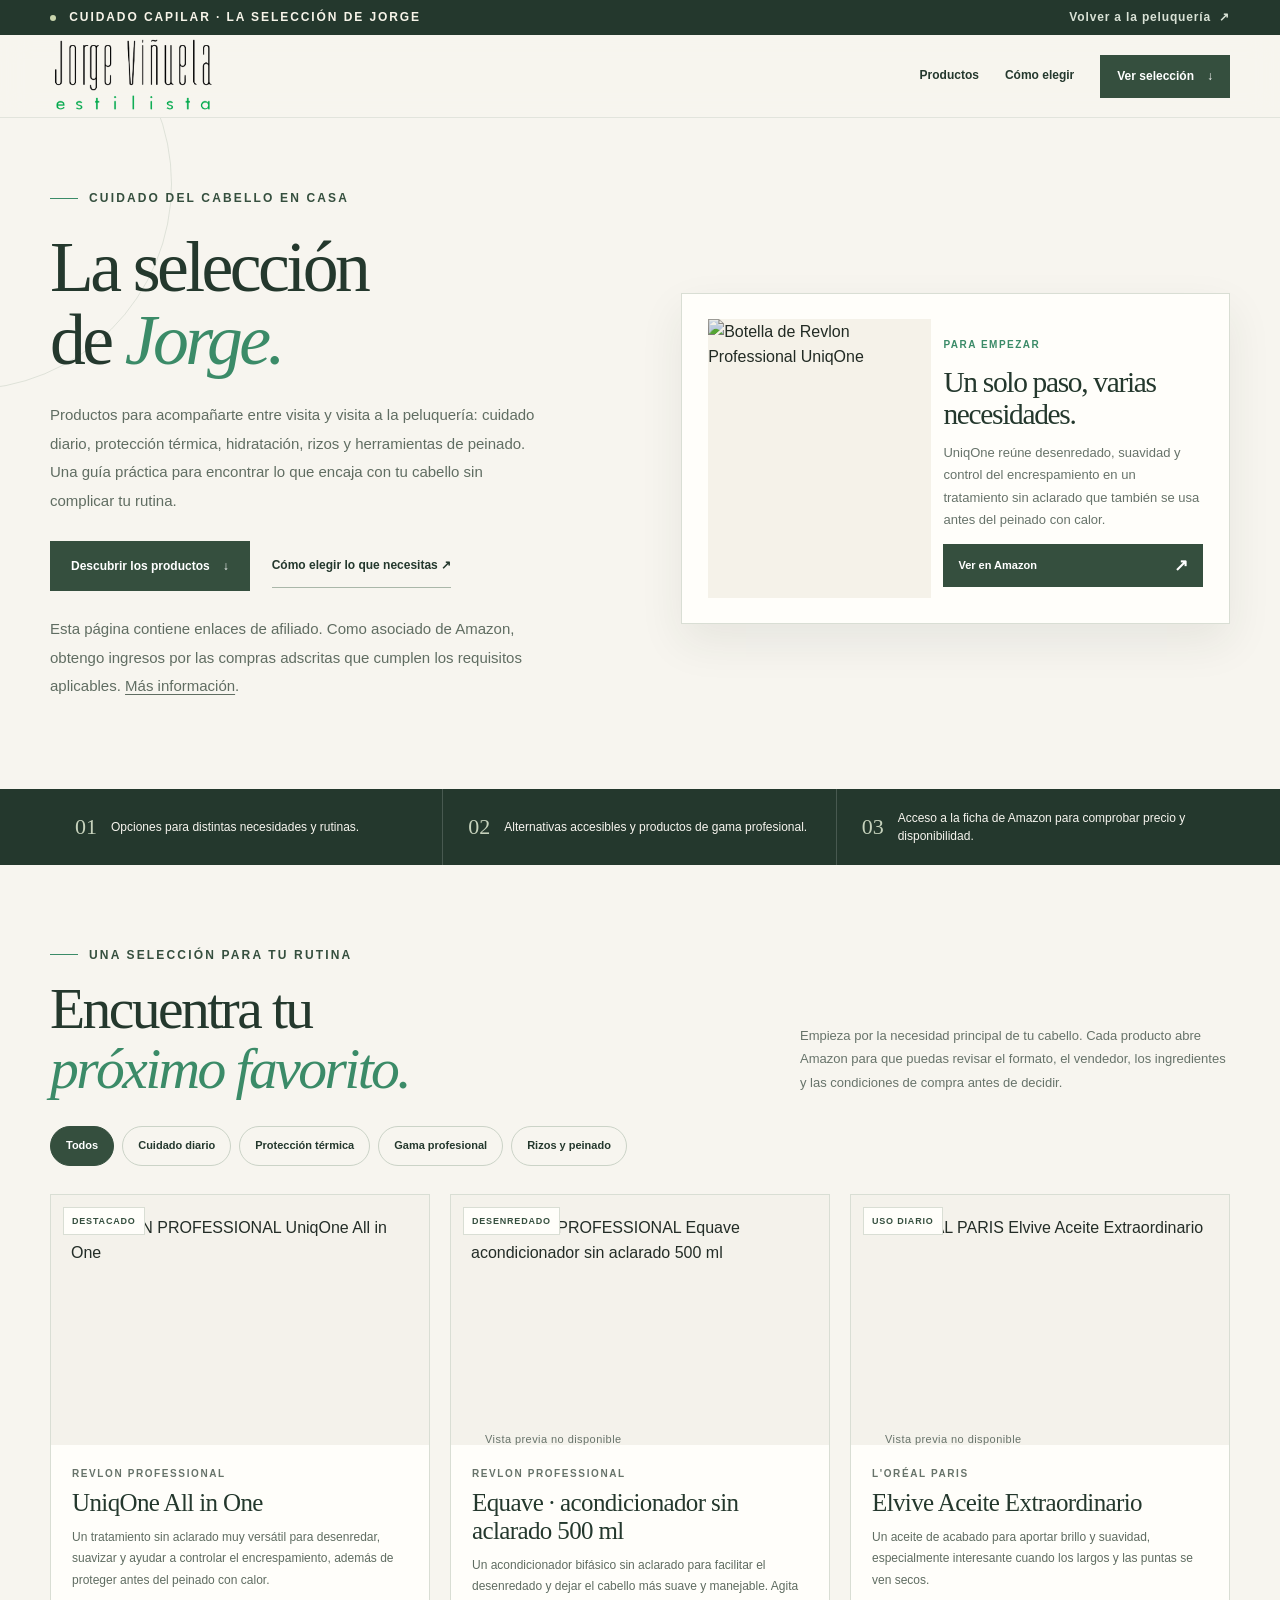
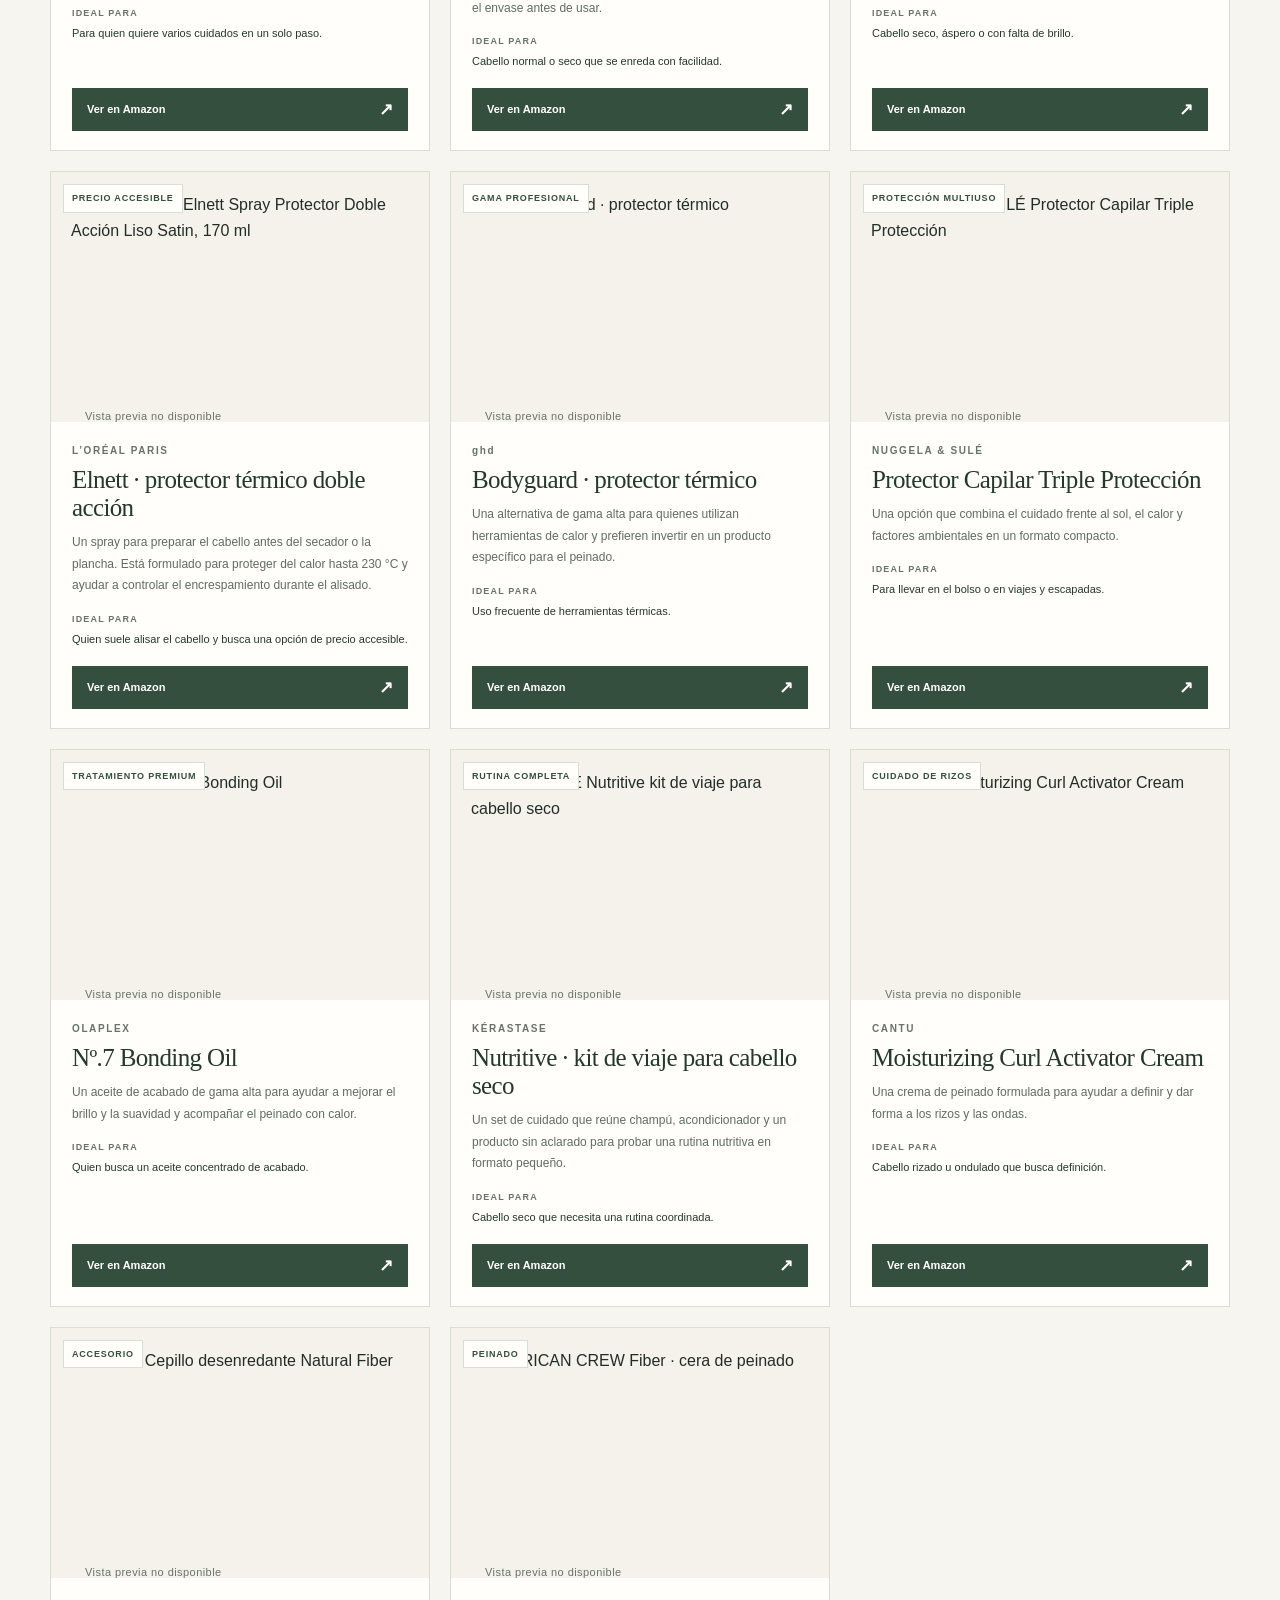
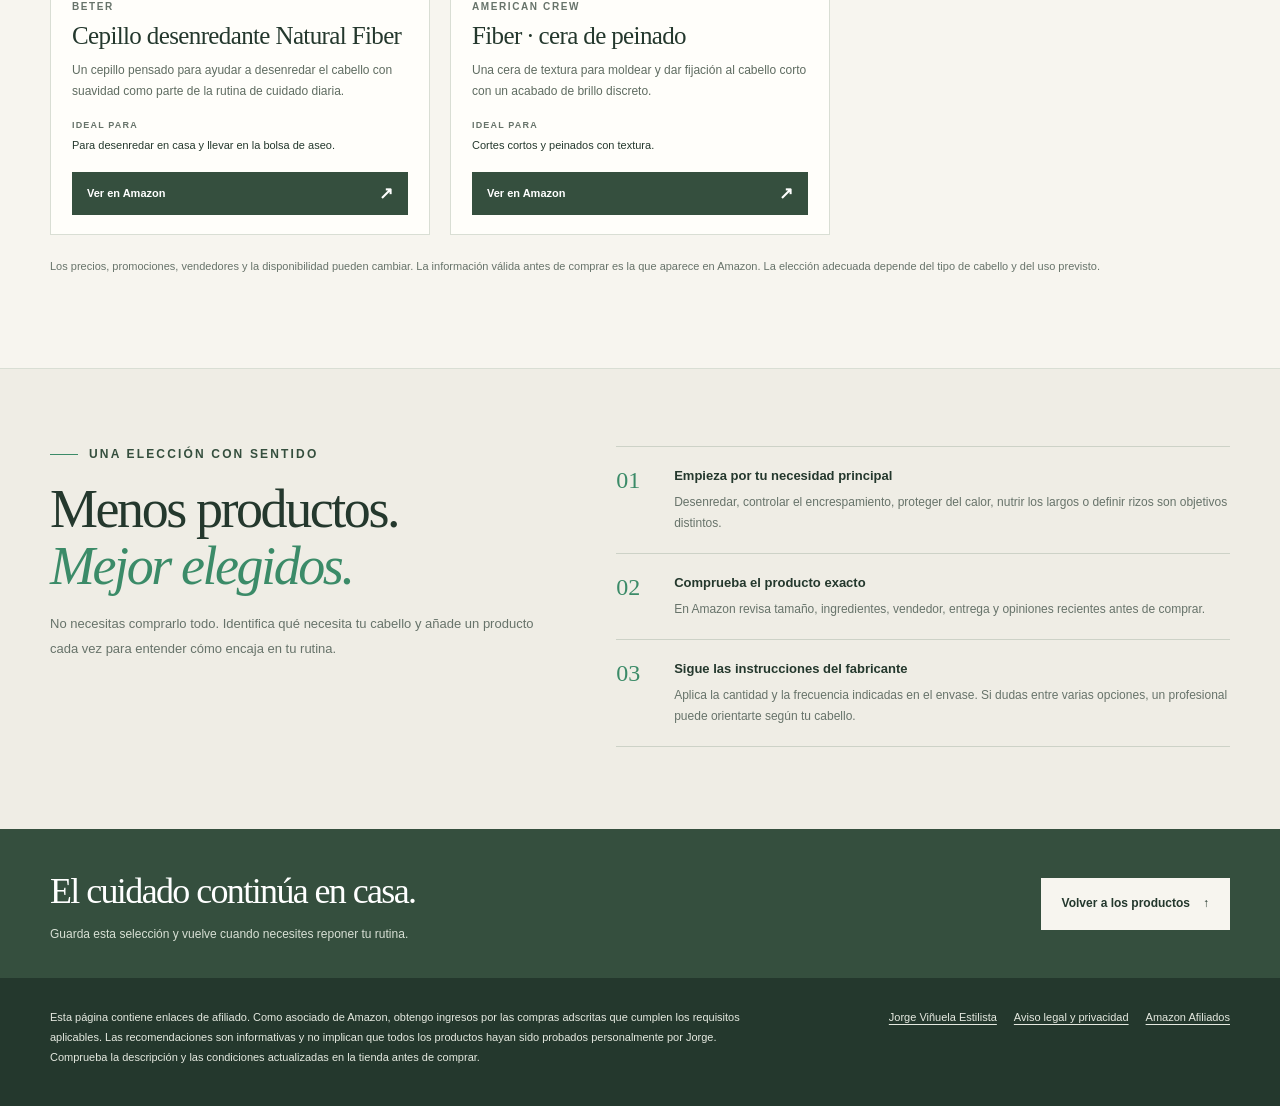
==== la-seleccion-de-jorge/index.html @ 03a7efee "Repara imágenes de Elvive y Cantu en la selección" ====
<!doctype html>
<html lang="es">
<head>
  <meta charset="utf-8">
  <meta name="viewport" content="width=device-width, initial-scale=1">
  <meta name="theme-color" content="#f7f5ef">
  <meta name="robots" content="index, follow, max-image-preview:large">
  <title>La selección de Jorge | Productos para cuidar el cabello</title>
  <meta name="description" content="Descubre una selección de productos para cuidar tu cabello en casa: protectores térmicos, aceites, desenredantes, cuidado de rizos y opciones profesionales.">
  <link rel="canonical" href="https://www.jorgevinuelaestilista.es/la-seleccion-de-jorge/">
  <link rel="icon" type="image/svg+xml" href="/assets/favicon.svg?v=7">
  <meta property="og:type" content="website">
  <meta property="og:locale" content="es_ES">
  <meta property="og:title" content="La selección de Jorge | Cuidado capilar">
  <meta property="og:description" content="Una selección de productos capilares para distintas necesidades, desde el cuidado diario hasta el peinado profesional.">
  <meta property="og:url" content="https://www.jorgevinuelaestilista.es/la-seleccion-de-jorge/">
  <meta property="og:image" content="https://www.jorgevinuelaestilista.es/assets/salon-interior.webp">
  <link rel="stylesheet" href="/styles.css">
  <style>
    .affiliate-note { background:var(--paper-deep); border-bottom:1px solid var(--line); color:var(--muted); font-size:11px; letter-spacing:.025em; }
    .affiliate-note .container { padding:9px 0; }
    .pick-header .nav-wrap { min-height:82px; }
    .pick-header .brand { width:164px; }
    .pick-nav { display:flex; align-items:center; gap:26px; font-size:12px; font-weight:700; color:var(--green-dark); }
    .pick-nav a:not(.button):hover { color:var(--leaf); }
    .pick-nav .button { min-height:43px; padding:12px 16px; }
    .pick-hero { position:relative; padding:72px 0 62px; overflow:hidden; background:var(--paper); }
    .pick-hero::before { content:""; position:absolute; border:1px solid rgba(76,104,80,.14); width:410px; height:410px; border-radius:50%; left:-240px; top:-140px; }
    .pick-hero-grid { display:grid; grid-template-columns:1.02fr .98fr; gap:60px; align-items:center; position:relative; }
    .pick-hero-copy h1 { font:400 clamp(48px,5.6vw,76px)/1.02 var(--serif); letter-spacing:-.05em; color:var(--green-dark); margin:24px 0 24px; }
    .pick-hero-copy h1 em { color:var(--leaf); font-weight:400; }
    .pick-hero-copy > p { max-width:500px; font-size:15px; line-height:1.9; color:#606d62; margin-bottom:26px; }
    .pick-hero-actions { display:flex; align-items:center; flex-wrap:wrap; gap:14px 22px; }
    .pick-hero-actions .button { min-height:50px; }
    .pick-secondary { display:inline-flex; align-items:center; gap:8px; color:var(--green-dark); border-bottom:1px solid #aab7a9; font-size:12px; font-weight:700; padding:12px 0; }
    .pick-disclosure { margin-top:24px; max-width:480px; color:var(--muted); font-size:11px; line-height:1.65; }
    .pick-disclosure a { text-decoration:underline; text-underline-offset:3px; }
    .pick-feature { display:grid; grid-template-columns:.86fr 1fr; align-items:center; gap:12px; position:relative; padding:25px 26px; background:var(--white); border:1px solid var(--line); box-shadow:0 18px 42px rgba(35,48,38,.08); }
    .pick-feature-image { background:#f5f2e9; aspect-ratio:4/5; display:grid; place-items:center; overflow:hidden; }
    .pick-feature-image img { height:100%; width:100%; object-fit:contain; mix-blend-mode:multiply; }
    .pick-feature-label { color:var(--leaf); font-size:10px; font-weight:800; letter-spacing:.15em; }
    .pick-feature h2 { color:var(--green-dark); font-size:clamp(23px,2.3vw,33px); line-height:1.07; margin:12px 0; }
    .pick-feature p { color:var(--muted); font-size:13px; line-height:1.7; }
    .pick-feature .pick-link { margin-top:4px; }
    .pick-benefits { background:var(--green-dark); color:#f7f5ef; }
    .pick-benefit-grid { display:grid; grid-template-columns:repeat(3,1fr); gap:0; }
    .pick-benefit { display:flex; align-items:center; gap:14px; padding:20px 25px; border-right:1px solid rgba(255,255,255,.17); font-size:12px; line-height:1.5; }
    .pick-benefit:last-child { border-right:0; }
    .pick-benefit-number { font:400 22px/1 var(--serif); color:#c6d2bc; }
    .pick-products { padding:82px 0 92px; }
    .pick-section-head { display:flex; justify-content:space-between; gap:30px; align-items:end; margin-bottom:25px; }
    .pick-section-head h2 { color:var(--green-dark); font-size:clamp(38px,4.5vw,58px); line-height:1.03; margin:16px 0 0; }
    .pick-section-head > p { max-width:430px; color:var(--muted); font-size:13px; line-height:1.8; margin:0 0 4px; }
    .pick-filters { display:flex; align-items:center; flex-wrap:wrap; gap:8px; margin:28px 0 28px; }
    .pick-filter { appearance:none; border:1px solid #cbd3c7; color:var(--green-dark); background:transparent; padding:10px 15px; border-radius:99px; font-size:11px; font-weight:800; cursor:pointer; }
    .pick-filter:hover,.pick-filter[aria-pressed="true"] { background:var(--green); color:#fff; border-color:var(--green); }
    .pick-grid { display:grid; grid-template-columns:repeat(3,minmax(0,1fr)); gap:20px; }
    .pick-card { display:flex; flex-direction:column; min-width:0; background:var(--white); border:1px solid var(--line); transition:transform .2s ease,box-shadow .2s ease; }
    .pick-card:hover { transform:translateY(-3px); box-shadow:0 14px 34px rgba(35,48,38,.08); }
    .pick-card[hidden] { display:none !important; }
    .pick-image { display:block; position:relative; background:#f4f2eb; height:250px; padding:20px; overflow:hidden; }
    .pick-image.image-unavailable::after,.pick-feature-image.image-unavailable::after { content:"Vista previa no disponible"; color:var(--muted); font-size:11px; letter-spacing:.04em; text-align:center; padding:14px; }
    .pick-image img { width:100%; height:100%; object-fit:contain; transition:transform .25s ease; }
    .pick-card:hover .pick-image img { transform:scale(1.035); }
    .pick-badge { position:absolute; left:12px; top:12px; z-index:1; max-width:calc(100% - 24px); background:var(--white); color:var(--green); border:1px solid var(--line); padding:6px 8px; font-size:9px; font-weight:800; letter-spacing:.09em; }
    .pick-copy { display:flex; flex-direction:column; flex:1; padding:21px 21px 19px; }
    .pick-brand { margin:0 0 7px; font-size:10px; color:var(--muted); letter-spacing:.16em; font-weight:800; }
    .pick-copy h3 { margin:0 0 10px; font:400 25px/1.12 var(--serif); letter-spacing:-.025em; color:var(--green-dark); }
    .pick-description { color:#5f6c61; font-size:12px; line-height:1.8; margin:0 0 16px; }
    .pick-for { display:flex; flex-direction:column; gap:4px; color:var(--green-dark); font-size:11px; line-height:1.55; margin:0 0 18px; }
    .pick-for span { color:var(--muted); font-size:9px; font-weight:800; letter-spacing:.13em; }
    .pick-link { display:flex; align-items:center; justify-content:space-between; gap:12px; width:100%; margin-top:auto; background:var(--green); color:#fff; padding:13px 15px; font-size:11px; line-height:1.4; font-weight:800; transition:background .2s,transform .2s; }
    .pick-link:hover { background:var(--green-dark); transform:translateY(-1px); }
    .pick-link span { font-size:17px; line-height:1; }
    .pick-refresh-note { color:var(--muted); margin:22px 0 0; font-size:11px; line-height:1.75; }
    .pick-how { padding:77px 0 82px; background:var(--paper-deep); border-top:1px solid var(--line); }
    .pick-how-grid { display:grid; grid-template-columns:.9fr 1.1fr; gap:64px; align-items:start; }
    .pick-how h2 { font-size:clamp(38px,4.3vw,54px); line-height:1.05; color:var(--green-dark); margin:18px 0; }
    .pick-how-intro { color:var(--muted); font-size:13px; line-height:1.9; }
    .pick-steps { border-top:1px solid #cdd2c7; }
    .pick-step { display:grid; grid-template-columns:42px 1fr; gap:16px; padding:19px 0; border-bottom:1px solid #cdd2c7; }
    .pick-step-number { font:400 24px/1.2 var(--serif); color:var(--leaf); }
    .pick-step h3 { font-size:13px; margin:0 0 5px; color:var(--green-dark); }
    .pick-step p { font-size:12px; line-height:1.75; color:var(--muted); margin:0; }
    .pick-bottom-cta { background:var(--green); color:#fff; padding:34px 0; }
    .pick-bottom-inner { display:flex; align-items:center; justify-content:space-between; gap:22px; }
    .pick-bottom-inner p { margin:5px 0 0; color:#d8e0d5; font-size:12px; }
    .pick-bottom-inner h2 { margin:0; color:#fff; font-size:clamp(25px,3vw,36px); }
    .pick-bottom-inner .button { background:var(--paper); color:var(--green-dark); }
    .pick-footer { padding:30px 0 38px; background:var(--green-dark); color:#e5e9e0; font-size:11px; line-height:1.8; }
    .pick-footer-inner { display:flex; gap:30px; align-items:start; justify-content:space-between; }
    .pick-footer p { max-width:700px; margin:0; }
    .pick-footer-links { display:flex; flex-wrap:wrap; gap:17px; }
    .pick-footer a { text-decoration:underline; text-underline-offset:3px; }
    @media (max-width:950px) {
      .pick-hero-grid { grid-template-columns:1fr .9fr; gap:30px; }
      .pick-grid { grid-template-columns:repeat(2,minmax(0,1fr)); }
      .pick-feature { grid-template-columns:1fr; padding:18px; }
      .pick-feature-image { aspect-ratio:1.2; }
      .pick-feature-image img { max-height:180px; }
      .pick-feature-copy { padding:4px 3px 0; }
      .pick-benefit { padding:18px 15px; }
      .pick-how-grid { gap:35px; }
    }
    @media (max-width:680px) {
      .pick-header .nav-wrap { min-height:70px; }
      .pick-header .brand { width:136px; }
      .pick-nav { gap:12px; }
      .pick-nav a:not(.button) { display:none; }
      .pick-nav .button { min-height:39px; padding:10px 12px; font-size:10px; }
      .pick-hero { padding:48px 0 42px; }
      .pick-hero-grid { grid-template-columns:1fr; gap:30px; }
      .pick-hero-copy h1 { font-size:clamp(46px,13vw,64px); }
      .pick-feature { grid-template-columns:.8fr 1.2fr; gap:14px; padding:16px; }
      .pick-feature-image { aspect-ratio:3/4; }
      .pick-feature-image img { max-height:none; }
      .pick-feature h2 { font-size:24px; }
      .pick-benefit-grid { grid-template-columns:1fr; }
      .pick-benefit { border-right:0; border-bottom:1px solid rgba(255,255,255,.17); padding:13px 0; }
      .pick-benefit:last-child { border-bottom:0; }
      .pick-products { padding:58px 0 64px; }
      .pick-section-head { display:block; }
      .pick-section-head > p { margin-top:14px; }
      .pick-section-head h2 { font-size:42px; }
      .pick-grid { grid-template-columns:1fr 1fr; gap:12px; }
      .pick-image { height:180px; padding:13px; }
      .pick-badge { font-size:8px; left:7px; top:7px; padding:5px 6px; }
      .pick-copy { padding:15px 12px 13px; }
      .pick-brand { font-size:8px; letter-spacing:.11em; }
      .pick-copy h3 { font-size:20px; }
      .pick-description { font-size:11px; line-height:1.7; }
      .pick-for { font-size:10px; }
      .pick-link { padding:12px 10px; font-size:10px; }
      .pick-how { padding:57px 0 61px; }
      .pick-how-grid { grid-template-columns:1fr; gap:18px; }
      .pick-bottom-inner { align-items:flex-start; flex-direction:column; }
      .pick-footer-inner { flex-direction:column; }
    }
    @media (max-width:400px) {
      .container { width:calc(100% - 32px); }
      .pick-grid { grid-template-columns:1fr; }
      .pick-image { height:230px; }
      .pick-copy h3 { font-size:23px; }
      .pick-hero-actions { align-items:flex-start; flex-direction:column; gap:8px; }
    }
    @media (prefers-reduced-motion:reduce) {
      html { scroll-behavior:auto; }
      .pick-card,.pick-image img,.pick-link { transition:none; }
    }
  </style>
  <script type="application/ld+json">
  {
    "@context":"https://schema.org",
    "@type":"CollectionPage",
    "name":"La selección de Jorge",
    "url":"https://www.jorgevinuelaestilista.es/la-seleccion-de-jorge/",
    "description":"Selección editorial de productos para el cuidado del cabello, protección térmica y peinado."
  }
  </script>
</head>
<body id="top">
  <a class="skip-link" href="#contenido">Saltar al contenido</a>
  <div class="topline">
    <div class="container topline-inner">
      <span><span class="topline-dot"></span> CUIDADO CAPILAR · LA SELECCIÓN DE JORGE</span>
      <a href="/">Volver a la peluquería <span aria-hidden="true">↗</span></a>
    </div>
  </div>
  <header class="site-header pick-header">
    <div class="container nav-wrap">
      <a class="brand" href="/" aria-label="Jorge Viñuela Estilista, volver al inicio"><img src="/assets/logo.png" alt="Jorge Viñuela Estilista" width="252" height="120"></a>
      <nav class="pick-nav" aria-label="Navegación de la selección">
        <a href="#productos">Productos</a>
        <a href="#como-elegir">Cómo elegir</a>
        <a class="button button-primary" href="#productos">Ver selección <span aria-hidden="true">↓</span></a>
      </nav>
    </div>
  </header>
  <main id="contenido">
    <section class="pick-hero">
      <div class="container pick-hero-grid">
        <div class="pick-hero-copy">
          <div class="eyebrow"><span class="eyebrow-line"></span> CUIDADO DEL CABELLO EN CASA</div>
          <h1>La selección<br>de <em>Jorge.</em></h1>
          <p>Productos para acompañarte entre visita y visita a la peluquería: cuidado diario, protección térmica, hidratación, rizos y herramientas de peinado. Una guía práctica para encontrar lo que encaja con tu cabello sin complicar tu rutina.</p>
          <div class="pick-hero-actions">
            <a class="button button-primary" href="#productos">Descubrir los productos <span aria-hidden="true">↓</span></a>
            <a class="pick-secondary" href="#como-elegir">Cómo elegir lo que necesitas ↗</a>
          </div>
          <p class="pick-disclosure">Esta página contiene enlaces de afiliado. Como asociado de Amazon, obtengo ingresos por las compras adscritas que cumplen los requisitos aplicables. <a href="https://afiliados.amazon.es/" target="_blank" rel="noopener noreferrer">Más información</a>.</p>
        </div>
        <aside class="pick-feature" aria-label="Producto destacado">
          <a class="pick-feature-image" href="https://www.amazon.es/dp/B00M9B66BU?linkCode=ll2&amp;tag=astro210a-21&amp;linkId=2800b8c8e76e2980564697763d34a007" target="_blank" rel="sponsored nofollow noopener noreferrer" aria-label="Ver Revlon Professional UniqOne en Amazon">
            <img src="https://www.dennis-williams.co.uk/cdn/shop/files/8527_grande.jpg?v=1752836074" alt="Botella de Revlon Professional UniqOne" fetchpriority="high" referrerpolicy="no-referrer">
          </a>
          <div class="pick-feature-copy">
            <span class="pick-feature-label">PARA EMPEZAR</span>
            <h2>Un solo paso, varias necesidades.</h2>
            <p>UniqOne reúne desenredado, suavidad y control del encrespamiento en un tratamiento sin aclarado que también se usa antes del peinado con calor.</p>
            <a class="pick-link" href="https://www.amazon.es/dp/B00M9B66BU?linkCode=ll2&amp;tag=astro210a-21&amp;linkId=2800b8c8e76e2980564697763d34a007" target="_blank" rel="sponsored nofollow noopener noreferrer">Ver en Amazon <span aria-hidden="true">↗</span></a>
          </div>
        </aside>
      </div>
    </section>
    <section class="pick-benefits" aria-label="Criterios de selección">
      <div class="container pick-benefit-grid">
        <div class="pick-benefit"><span class="pick-benefit-number">01</span><span>Opciones para distintas necesidades y rutinas.</span></div>
        <div class="pick-benefit"><span class="pick-benefit-number">02</span><span>Alternativas accesibles y productos de gama profesional.</span></div>
        <div class="pick-benefit"><span class="pick-benefit-number">03</span><span>Acceso a la ficha de Amazon para comprobar precio y disponibilidad.</span></div>
      </div>
    </section>
    <section class="pick-products" id="productos">
      <div class="container">
        <div class="pick-section-head">
          <div>
            <div class="eyebrow"><span class="eyebrow-line"></span> UNA SELECCIÓN PARA TU RUTINA</div>
            <h2>Encuentra tu<br><em>próximo favorito.</em></h2>
          </div>
          <p>Empieza por la necesidad principal de tu cabello. Cada producto abre Amazon para que puedas revisar el formato, el vendedor, los ingredientes y las condiciones de compra antes de decidir.</p>
        </div>
        <div class="pick-filters" role="group" aria-label="Filtrar productos por tipo">
          <button class="pick-filter" type="button" data-filter="todos" aria-pressed="true">Todos</button>
          <button class="pick-filter" type="button" data-filter="diario" aria-pressed="false">Cuidado diario</button>
          <button class="pick-filter" type="button" data-filter="proteccion" aria-pressed="false">Protección térmica</button>
          <button class="pick-filter" type="button" data-filter="premium" aria-pressed="false">Gama profesional</button>
          <button class="pick-filter" type="button" data-filter="rizos" aria-pressed="false">Rizos y peinado</button>
        </div>
        <div class="pick-grid" id="pick-grid">
        <article class="pick-card" data-category="proteccion" id="revlon-uniqone">
          <a class="pick-image" href="https://www.amazon.es/dp/B00M9B66BU?linkCode=ll2&amp;tag=astro210a-21&amp;linkId=2800b8c8e76e2980564697763d34a007" target="_blank" rel="sponsored nofollow noopener noreferrer" aria-label="Ver UniqOne All in One en Amazon">
            <span class="pick-badge">DESTACADO</span>
            <img src="https://www.dennis-williams.co.uk/cdn/shop/files/8527_grande.jpg?v=1752836074" alt="REVLON PROFESSIONAL UniqOne All in One" loading="lazy" referrerpolicy="no-referrer">
          </a>
          <div class="pick-copy">
            <p class="pick-brand">REVLON PROFESSIONAL</p>
            <h3>UniqOne All in One</h3>
            <p class="pick-description">Un tratamiento sin aclarado muy versátil para desenredar, suavizar y ayudar a controlar el encrespamiento, además de proteger antes del peinado con calor.</p>
            <p class="pick-for"><span>IDEAL PARA</span>Para quien quiere varios cuidados en un solo paso.</p>
            <a class="pick-link" href="https://www.amazon.es/dp/B00M9B66BU?linkCode=ll2&amp;tag=astro210a-21&amp;linkId=2800b8c8e76e2980564697763d34a007" target="_blank" rel="sponsored nofollow noopener noreferrer">Ver en Amazon <span aria-hidden="true">↗</span></a>
          </div>
        </article>
        <article class="pick-card" data-category="diario" id="equave">
          <a class="pick-image" href="https://www.amazon.es/dp/B00CZCD63O?linkCode=ll2&amp;tag=astro210a-21&amp;linkId=ccda77e537b01b64e283ccea0bc0947a" target="_blank" rel="sponsored nofollow noopener noreferrer" aria-label="Ver Equave · acondicionador sin aclarado 500 ml en Amazon">
            <span class="pick-badge">DESENREDADO</span>
            <img src="https://www.planethair.it/cdn/shop/files/capelli-secchi-8432225076126-capelli-911534_-_planethair-itmyshopifycom_-_Revlon_Professional_ac83188724532e93.webp?v=1777028895" alt="REVLON PROFESSIONAL Equave acondicionador sin aclarado 500 ml" loading="lazy" referrerpolicy="no-referrer">
          </a>
          <div class="pick-copy">
            <p class="pick-brand">REVLON PROFESSIONAL</p>
            <h3>Equave · acondicionador sin aclarado 500 ml</h3>
            <p class="pick-description">Un acondicionador bifásico sin aclarado para facilitar el desenredado y dejar el cabello más suave y manejable. Agita el envase antes de usar.</p>
            <p class="pick-for"><span>IDEAL PARA</span>Cabello normal o seco que se enreda con facilidad.</p>
            <a class="pick-link" href="https://www.amazon.es/dp/B00CZCD63O?linkCode=ll2&amp;tag=astro210a-21&amp;linkId=ccda77e537b01b64e283ccea0bc0947a" target="_blank" rel="sponsored nofollow noopener noreferrer">Ver en Amazon <span aria-hidden="true">↗</span></a>
          </div>
        </article>
        <article class="pick-card" data-category="diario" id="elvive-oil">
          <a class="pick-image" href="https://www.amazon.es/dp/B0CXF14DLD?linkCode=ll2&amp;tag=astro210a-21&amp;linkId=9e7a418d09b480ea63f6b4ccbfea45df" target="_blank" rel="sponsored nofollow noopener noreferrer" aria-label="Ver Elvive Aceite Extraordinario en Amazon">
            <span class="pick-badge">USO DIARIO</span>
            <img src="https://www.loreal-paris.es/-/media/project/loreal/brand-sites/oap/emea/es/products/hair/hair-care/elvive/aceite-extraordinario/aceite-tratamiento-de-uso-universal-100ml/2/packshot.png" alt="L'ORÉAL PARIS Elvive Aceite Extraordinario" loading="lazy" referrerpolicy="no-referrer">
          </a>
          <div class="pick-copy">
            <p class="pick-brand">L'ORÉAL PARIS</p>
            <h3>Elvive Aceite Extraordinario</h3>
            <p class="pick-description">Un aceite de acabado para aportar brillo y suavidad, especialmente interesante cuando los largos y las puntas se ven secos.</p>
            <p class="pick-for"><span>IDEAL PARA</span>Cabello seco, áspero o con falta de brillo.</p>
            <a class="pick-link" href="https://www.amazon.es/dp/B0CXF14DLD?linkCode=ll2&amp;tag=astro210a-21&amp;linkId=9e7a418d09b480ea63f6b4ccbfea45df" target="_blank" rel="sponsored nofollow noopener noreferrer">Ver en Amazon <span aria-hidden="true">↗</span></a>
          </div>
        </article>
        <article class="pick-card" data-category="proteccion" id="elnett-protector">
          <a class="pick-image" href="https://www.amazon.es/dp/B00X9WKS0S?linkCode=ll2&amp;tag=astro210a-21&amp;linkId=bfb96a635226bdb2cb94eee449ab8d96" target="_blank" rel="sponsored nofollow noopener noreferrer" aria-label="Ver L’Oréal Paris Elnett protector térmico en Amazon">
            <span class="pick-badge">PRECIO ACCESIBLE</span>
            <img src="https://media.douglas.es/medias/006ucS1100189-0-dgl-ES.jpg?context=[base64]&amp;grid=true" alt="L’Oréal Paris Elnett Spray Protector Doble Acción Liso Satin, 170 ml" loading="lazy" referrerpolicy="no-referrer">
          </a>
          <div class="pick-copy">
            <p class="pick-brand">L’ORÉAL PARIS</p>
            <h3>Elnett · protector térmico doble acción</h3>
            <p class="pick-description">Un spray para preparar el cabello antes del secador o la plancha. Está formulado para proteger del calor hasta 230 °C y ayudar a controlar el encrespamiento durante el alisado.</p>
            <p class="pick-for"><span>IDEAL PARA</span>Quien suele alisar el cabello y busca una opción de precio accesible.</p>
            <a class="pick-link" href="https://www.amazon.es/dp/B00X9WKS0S?linkCode=ll2&amp;tag=astro210a-21&amp;linkId=bfb96a635226bdb2cb94eee449ab8d96" target="_blank" rel="sponsored nofollow noopener noreferrer">Ver en Amazon <span aria-hidden="true">↗</span></a>
          </div>
        </article>
        
        <article class="pick-card" data-category="premium" id="ghd-bodyguard">
          <a class="pick-image" href="https://www.amazon.es/dp/B017NHI25M?linkCode=ll2&amp;tag=astro210a-21&amp;linkId=da0b011b45925bd76ae7a47a80d3418c" target="_blank" rel="sponsored nofollow noopener noreferrer" aria-label="Ver Bodyguard · protector térmico en Amazon">
            <span class="pick-badge">GAMA PROFESIONAL</span>
            <img src="https://www.sephora.com/productimages/sku/s1593052-main-zoom.jpg" alt="ghd Bodyguard · protector térmico" loading="lazy" referrerpolicy="no-referrer">
          </a>
          <div class="pick-copy">
            <p class="pick-brand">ghd</p>
            <h3>Bodyguard · protector térmico</h3>
            <p class="pick-description">Una alternativa de gama alta para quienes utilizan herramientas de calor y prefieren invertir en un producto específico para el peinado.</p>
            <p class="pick-for"><span>IDEAL PARA</span>Uso frecuente de herramientas térmicas.</p>
            <a class="pick-link" href="https://www.amazon.es/dp/B017NHI25M?linkCode=ll2&amp;tag=astro210a-21&amp;linkId=da0b011b45925bd76ae7a47a80d3418c" target="_blank" rel="sponsored nofollow noopener noreferrer">Ver en Amazon <span aria-hidden="true">↗</span></a>
          </div>
        </article>
        <article class="pick-card" data-category="proteccion" id="nuggela">
          <a class="pick-image" href="https://www.amazon.es/dp/B073PXS9SN?linkCode=ll2&amp;tag=astro210a-21&amp;linkId=aed120037eab0c29a9b3f454649d9779" target="_blank" rel="sponsored nofollow noopener noreferrer" aria-label="Ver Protector Capilar Triple Protección en Amazon">
            <span class="pick-badge">PROTECCIÓN MULTIUSO</span>
            <img src="https://clarel.imgix.net/media/catalog/product/P/r/Protector_Capilar_Total_Nuggela_Sul_100Ml_cd6ffdee2d38bf4558593a9b53bf5a4a94f0f3d4_247623_1_NUGGELA.jpg" alt="NUGGELA &amp; SULÉ Protector Capilar Triple Protección" loading="lazy" referrerpolicy="no-referrer">
          </a>
          <div class="pick-copy">
            <p class="pick-brand">NUGGELA &amp; SULÉ</p>
            <h3>Protector Capilar Triple Protección</h3>
            <p class="pick-description">Una opción que combina el cuidado frente al sol, el calor y factores ambientales en un formato compacto.</p>
            <p class="pick-for"><span>IDEAL PARA</span>Para llevar en el bolso o en viajes y escapadas.</p>
            <a class="pick-link" href="https://www.amazon.es/dp/B073PXS9SN?linkCode=ll2&amp;tag=astro210a-21&amp;linkId=aed120037eab0c29a9b3f454649d9779" target="_blank" rel="sponsored nofollow noopener noreferrer">Ver en Amazon <span aria-hidden="true">↗</span></a>
          </div>
        </article>
        <article class="pick-card" data-category="premium" id="olaplex-7">
          <a class="pick-image" href="https://www.amazon.es/dp/B07ZHKTQL3?linkCode=ll2&amp;tag=astro210a-21&amp;linkId=66b4c0cd8e6f34d25c71be0a36d757d3" target="_blank" rel="sponsored nofollow noopener noreferrer" aria-label="Ver Nº.7 Bonding Oil en Amazon">
            <span class="pick-badge">TRATAMIENTO PREMIUM</span>
            <img src="https://cdn.shopify.com/s/files/1/0706/9679/6473/products/media_34587aa3-553d-4f5c-aec8-1efcb396a106.jpg?height=1000&v=1704062046&width=1000" alt="OLAPLEX Nº.7 Bonding Oil" loading="lazy" referrerpolicy="no-referrer">
          </a>
          <div class="pick-copy">
            <p class="pick-brand">OLAPLEX</p>
            <h3>Nº.7 Bonding Oil</h3>
            <p class="pick-description">Un aceite de acabado de gama alta para ayudar a mejorar el brillo y la suavidad y acompañar el peinado con calor.</p>
            <p class="pick-for"><span>IDEAL PARA</span>Quien busca un aceite concentrado de acabado.</p>
            <a class="pick-link" href="https://www.amazon.es/dp/B07ZHKTQL3?linkCode=ll2&amp;tag=astro210a-21&amp;linkId=66b4c0cd8e6f34d25c71be0a36d757d3" target="_blank" rel="sponsored nofollow noopener noreferrer">Ver en Amazon <span aria-hidden="true">↗</span></a>
          </div>
        </article>
        <article class="pick-card" data-category="premium" id="kerastase-kit">
          <a class="pick-image" href="https://www.amazon.es/dp/B0CTQYG6TM?linkCode=ll2&amp;tag=astro210a-21&amp;linkId=e89d4adddb408080786d5aa12b53772b" target="_blank" rel="sponsored nofollow noopener noreferrer" aria-label="Ver Nutritive · kit de viaje para cabello seco en Amazon">
            <span class="pick-badge">RUTINA COMPLETA</span>
            <img src="https://dikl249ktecee.cloudfront.net/_img_productos/cofre-kerastase-nutritive-mini-talla-shampoo-acondicionador-protector-foto1---.jpg" alt="KÉRASTASE Nutritive kit de viaje para cabello seco" loading="lazy" referrerpolicy="no-referrer">
          </a>
          <div class="pick-copy">
            <p class="pick-brand">KÉRASTASE</p>
            <h3>Nutritive · kit de viaje para cabello seco</h3>
            <p class="pick-description">Un set de cuidado que reúne champú, acondicionador y un producto sin aclarado para probar una rutina nutritiva en formato pequeño.</p>
            <p class="pick-for"><span>IDEAL PARA</span>Cabello seco que necesita una rutina coordinada.</p>
            <a class="pick-link" href="https://www.amazon.es/dp/B0CTQYG6TM?linkCode=ll2&amp;tag=astro210a-21&amp;linkId=e89d4adddb408080786d5aa12b53772b" target="_blank" rel="sponsored nofollow noopener noreferrer">Ver en Amazon <span aria-hidden="true">↗</span></a>
          </div>
        </article>
        <article class="pick-card" data-category="rizos" id="cantu-curls">
          <a class="pick-image" href="https://www.amazon.es/dp/B009AZ3WH4?linkCode=ll2&amp;tag=astro210a-21&amp;linkId=3b58927ec7cad13649ea7cd236693b58" target="_blank" rel="sponsored nofollow noopener noreferrer" aria-label="Ver Moisturizing Curl Activator Cream en Amazon">
            <span class="pick-badge">CUIDADO DE RIZOS</span>
            <img src="https://boutiquecurly.es/cdn/shop/files/0000000557_1.jpg?v=1755646865" alt="CANTU Moisturizing Curl Activator Cream" loading="lazy" referrerpolicy="no-referrer">
          </a>
          <div class="pick-copy">
            <p class="pick-brand">CANTU</p>
            <h3>Moisturizing Curl Activator Cream</h3>
            <p class="pick-description">Una crema de peinado formulada para ayudar a definir y dar forma a los rizos y las ondas.</p>
            <p class="pick-for"><span>IDEAL PARA</span>Cabello rizado u ondulado que busca definición.</p>
            <a class="pick-link" href="https://www.amazon.es/dp/B009AZ3WH4?linkCode=ll2&amp;tag=astro210a-21&amp;linkId=3b58927ec7cad13649ea7cd236693b58" target="_blank" rel="sponsored nofollow noopener noreferrer">Ver en Amazon <span aria-hidden="true">↗</span></a>
          </div>
        </article>
        <article class="pick-card" data-category="rizos" id="beter-brush">
          <a class="pick-image" href="https://www.amazon.es/dp/B07PZ2H67L?linkCode=ll2&amp;tag=astro210a-21&amp;linkId=3dc2a90b099aafc0890251711ca8e3ec" target="_blank" rel="sponsored nofollow noopener noreferrer" aria-label="Ver Cepillo desenredante Natural Fiber en Amazon">
            <span class="pick-badge">ACCESORIO</span>
            <img src="https://farmacorp.com/cdn/shop/files/8412122032012_1995x1995.jpg?v=1714443769" alt="BETER Cepillo desenredante Natural Fiber" loading="lazy" referrerpolicy="no-referrer">
          </a>
          <div class="pick-copy">
            <p class="pick-brand">BETER</p>
            <h3>Cepillo desenredante Natural Fiber</h3>
            <p class="pick-description">Un cepillo pensado para ayudar a desenredar el cabello con suavidad como parte de la rutina de cuidado diaria.</p>
            <p class="pick-for"><span>IDEAL PARA</span>Para desenredar en casa y llevar en la bolsa de aseo.</p>
            <a class="pick-link" href="https://www.amazon.es/dp/B07PZ2H67L?linkCode=ll2&amp;tag=astro210a-21&amp;linkId=3dc2a90b099aafc0890251711ca8e3ec" target="_blank" rel="sponsored nofollow noopener noreferrer">Ver en Amazon <span aria-hidden="true">↗</span></a>
          </div>
        </article>
        <article class="pick-card" data-category="rizos" id="american-crew">
          <a class="pick-image" href="https://www.amazon.es/dp/B0BQCTF5BW?linkCode=ll2&amp;tag=astro210a-21&amp;linkId=aba58bbb0170b4b96b15807424bd3388" target="_blank" rel="sponsored nofollow noopener noreferrer" aria-label="Ver Fiber · cera de peinado en Amazon">
            <span class="pick-badge">PEINADO</span>
            <img src="https://www.lacentraldelperfume.com/images/american-crew-fiber-85.jpg" alt="AMERICAN CREW Fiber · cera de peinado" loading="lazy" referrerpolicy="no-referrer">
          </a>
          <div class="pick-copy">
            <p class="pick-brand">AMERICAN CREW</p>
            <h3>Fiber · cera de peinado</h3>
            <p class="pick-description">Una cera de textura para moldear y dar fijación al cabello corto con un acabado de brillo discreto.</p>
            <p class="pick-for"><span>IDEAL PARA</span>Cortes cortos y peinados con textura.</p>
            <a class="pick-link" href="https://www.amazon.es/dp/B0BQCTF5BW?linkCode=ll2&amp;tag=astro210a-21&amp;linkId=aba58bbb0170b4b96b15807424bd3388" target="_blank" rel="sponsored nofollow noopener noreferrer">Ver en Amazon <span aria-hidden="true">↗</span></a>
          </div>
        </article>
        </div>
        <p class="pick-refresh-note">Los precios, promociones, vendedores y la disponibilidad pueden cambiar. La información válida antes de comprar es la que aparece en Amazon. La elección adecuada depende del tipo de cabello y del uso previsto.</p>
      </div>
    </section>
    <section class="pick-how" id="como-elegir">
      <div class="container pick-how-grid">
        <div>
          <div class="eyebrow"><span class="eyebrow-line"></span> UNA ELECCIÓN CON SENTIDO</div>
          <h2>Menos productos.<br><em>Mejor elegidos.</em></h2>
          <p class="pick-how-intro">No necesitas comprarlo todo. Identifica qué necesita tu cabello y añade un producto cada vez para entender cómo encaja en tu rutina.</p>
        </div>
        <div class="pick-steps">
          <article class="pick-step"><span class="pick-step-number">01</span><div><h3>Empieza por tu necesidad principal</h3><p>Desenredar, controlar el encrespamiento, proteger del calor, nutrir los largos o definir rizos son objetivos distintos.</p></div></article>
          <article class="pick-step"><span class="pick-step-number">02</span><div><h3>Comprueba el producto exacto</h3><p>En Amazon revisa tamaño, ingredientes, vendedor, entrega y opiniones recientes antes de comprar.</p></div></article>
          <article class="pick-step"><span class="pick-step-number">03</span><div><h3>Sigue las instrucciones del fabricante</h3><p>Aplica la cantidad y la frecuencia indicadas en el envase. Si dudas entre varias opciones, un profesional puede orientarte según tu cabello.</p></div></article>
        </div>
      </div>
    </section>
    <section class="pick-bottom-cta">
      <div class="container pick-bottom-inner">
        <div><h2>El cuidado continúa en casa.</h2><p>Guarda esta selección y vuelve cuando necesites reponer tu rutina.</p></div>
        <a class="button" href="#productos">Volver a los productos <span aria-hidden="true">↑</span></a>
      </div>
    </section>
  </main>
  <footer class="pick-footer">
    <div class="container pick-footer-inner">
      <p>Esta página contiene enlaces de afiliado. Como asociado de Amazon, obtengo ingresos por las compras adscritas que cumplen los requisitos aplicables. Las recomendaciones son informativas y no implican que todos los productos hayan sido probados personalmente por Jorge. Comprueba la descripción y las condiciones actualizadas en la tienda antes de comprar.</p>
      <div class="pick-footer-links"><a href="/">Jorge Viñuela Estilista</a><a href="/aviso-legal.html">Aviso legal y privacidad</a><a href="https://afiliados.amazon.es/" target="_blank" rel="noopener noreferrer">Amazon Afiliados</a></div>
    </div>
  </footer>
  <script>
    (() => {
      const buttons = [...document.querySelectorAll('[data-filter]')];
      const cards = [...document.querySelectorAll('.pick-card')];
      buttons.forEach((button) => {
        button.addEventListener('click', () => {
          const filter = button.dataset.filter;
          buttons.forEach((item) => item.setAttribute('aria-pressed', item === button ? 'true' : 'false'));
          cards.forEach((card) => { card.hidden = filter !== 'todos' && card.dataset.category !== filter; });
        });
      });
      document.querySelectorAll('.pick-image img, .pick-feature-image img').forEach((img) => {
        img.addEventListener('error', () => {
          img.closest('.pick-image, .pick-feature-image')?.classList.add('image-unavailable');
          img.hidden = true;
        });
      });
    })();
  </script>
</body>
</html>
---- styles.css ----
:root {
  --paper: #f7f5ef;
  --paper-deep: #efede5;
  --white: #fffefa;
  --ink: #232d27;
  --muted: #67736a;
  --line: #d9ded4;
  --green: #354f3e;
  --green-dark: #24382d;
  --sage: #b8c2ae;
  --leaf: #3b8b68;
  --brick: #a34d3f;
  --serif: Georgia, "Times New Roman", serif;
  --sans: "Avenir Next", Avenir, "Segoe UI", Helvetica, Arial, sans-serif;
  --container: 1180px;
}
* { box-sizing: border-box; }
html { scroll-behavior: smooth; scroll-padding-top: 90px; }
body { margin: 0; color: var(--ink); background: var(--paper); font-family: var(--sans); font-size: 16px; line-height: 1.6; -webkit-font-smoothing: antialiased; }
img { max-width: 100%; display: block; }
a { color: inherit; text-decoration: none; }
button { font: inherit; }
.container { width: min(var(--container), calc(100% - 56px)); margin: 0 auto; }
.skip-link { position: absolute; left: 12px; top: -60px; background: var(--green-dark); color: white; padding: 10px 16px; z-index: 1000; }
.skip-link:focus { top: 12px; }
.topline { background: var(--green-dark); color: #f7f4e9; font-size: 12px; font-weight: 700; letter-spacing: .16em; }
.topline-inner { display:flex; align-items:center; justify-content:space-between; gap: 18px; min-height: 35px; }
.topline-dot { display:inline-block; vertical-align:middle; width:6px;height:6px; border-radius:100%;background:#c9d5ad;margin-right:8px; }
.topline a { font-size: 12px; letter-spacing: .07em; font-weight: 600; color:#d9e2d6; }
.topline a span { margin-left:4px; }
.site-header { position: sticky; top:0; z-index:50; background:rgba(247,245,239,.94); backdrop-filter: blur(14px); border-bottom:1px solid rgba(51,76,59,.10); }
.nav-wrap { display:flex; align-items:center; justify-content:space-between; min-height:93px; }
.brand { display:block; width:174px; flex:0 0 auto; }
.brand img { width:100%; height:auto; mix-blend-mode:multiply; }
.main-nav { display:flex; align-items:center; gap:36px; color:#39443c; font-size:12px; font-weight:600; }
.main-nav > a:not(.nav-cta) { position:relative; padding:12px 0; }
.main-nav > a:not(.nav-cta)::after { content:""; position:absolute; left:0; bottom:5px; width:0; height:1px; background:var(--leaf); transition:width .2s ease; }
.main-nav > a:not(.nav-cta):hover::after { width:100%; }
.nav-cta { display:inline-flex; align-items:center; gap:16px; background:var(--green); color:#fff; padding:13px 18px; min-height:44px; font-size:12px; letter-spacing:.03em; transition:background .2s, transform .2s; }
.nav-cta:hover,.button-primary:hover { background:#243d2e; transform:translateY(-1px); }
.nav-cta span { font-size:16px; line-height:1; }
.menu-toggle { display:none; appearance:none; border:0; background:none; padding:10px; }
.hero { position:relative; overflow:hidden; padding:78px 0 68px; }
.hero::before { content:""; position:absolute; top:-130px; right:42%; width:340px; height:340px; border:1px solid rgba(76,104,80,.11); border-radius:50%; pointer-events:none; }
.hero-grid { display:grid; grid-template-columns: 1fr .94fr; gap:72px; align-items:center; position:relative; }
.hero-copy { padding:12px 0 18px; }
.eyebrow { display:flex; align-items:center; gap:11px; color:var(--green); font-size:12px; letter-spacing:.18em; line-height:1.4; font-weight:800; }
.eyebrow-line { display:inline-block; width:28px; height:1px; background:var(--leaf); }
h1,h2,h3,p { margin-top:0; }
h1,h2 { font-family:var(--serif); font-weight:400; letter-spacing:-.045em; }
.hero h1 { margin:26px 0 22px; font-size:clamp(55px,6vw,86px); line-height:.98; color:var(--green-dark); }
h1 em,h2 em { color:var(--leaf); font-weight:400; }
.hero-lede { max-width:470px; color:#606d62; font-size:15px; line-height:1.9; margin-bottom:29px; }
.hero-actions { display:flex; align-items:center; flex-wrap:wrap; gap:13px 22px; }
.button { display:inline-flex; gap:13px; align-items:center; justify-content:center; min-height:52px; padding:14px 20px; font-size:12px; line-height:1.2; font-weight:700; border:1px solid transparent; transition:background .2s, color .2s, border-color .2s, transform .2s; }
.button svg { width:17px; height:17px; fill:none; stroke:currentColor; stroke-width:1.5; stroke-linecap:round; stroke-linejoin:round; flex:0 0 auto; }
.button-primary { background:var(--green); color:white; }
.button-text { color:var(--green-dark); padding:13px 0; min-height:auto; border-bottom:1px solid #aab7a9; font-size:12px; }
.button-text:hover { border-color:var(--leaf); color:var(--leaf); }
.button-text span { font-size:16px; }
.hero-proof { display:flex; align-items:center; gap:23px; margin-top:38px; padding-top:25px; border-top:1px solid var(--line); max-width:500px; }
.rating { display:flex; align-items:center; gap:10px; }
.rating-stars { color:#b36c37; font-size:14px; letter-spacing:1px; }
.rating strong { display:block; font-size:12px; font-weight:800; line-height:1.3; }
.rating small,.appointment-note small { display:block; color:var(--muted); font-size:12px; line-height:1.4; }
.proof-divider { width:1px; height:34px; background:var(--line); }
.appointment-note { display:flex; gap:9px; align-items:center; font-size:12px; font-weight:700; line-height:1.3; }
.round-check { width:24px; height:24px; border:1px solid #c4d0be; color:var(--leaf); border-radius:50%; display:grid; place-items:center; font-size:12px; flex-shrink:0; }
.hero-visual { position:relative; padding:0 17px 25px 0; }
.hero-photo-frame { position:relative; overflow:hidden; background:#d5d7cf; aspect-ratio: .86; max-height:585px; box-shadow:0 22px 55px rgba(39,51,43,.12); }
.hero-photo-frame::after { content:""; position:absolute; inset:0; border:1px solid rgba(255,255,255,.44); pointer-events:none; }
.hero-photo { width:100%; height:100%; object-fit:cover; object-position:54% center; }
.photo-caption { position:absolute; left:-29px; bottom:2px; display:flex; align-items:center; gap:13px; min-width:300px; max-width:calc(100% - 10px); background:var(--white); padding:15px 18px; box-shadow:0 12px 28px rgba(33,44,35,.09); }
.caption-mark { width:37px;height:37px;display:grid;place-items:center;border:1px solid #cad5c6;border-radius:50%;font:italic 14px var(--serif);color:var(--leaf);flex:0 0 auto; }
.photo-caption strong,.photo-caption small { display:block; }
.photo-caption strong { color:var(--green-dark); font:500 15px var(--serif); }
.photo-caption small { color:var(--muted); font-size:12px; margin-top:2px; }
.caption-arrow { margin-left:auto; font-size:16px; color:var(--leaf); }
.hero-seal { position:absolute; top:-22px; right:-10px; width:95px;height:95px;border-radius:50%;background:#e4e8d9;color:var(--green);border:1px solid #d0d9c9; display:flex;flex-direction:column;align-items:center;justify-content:center;transform:rotate(9deg);box-shadow:0 7px 20px rgba(35,52,40,.05); }
.hero-seal span { font-size:12px;letter-spacing:.2em;font-weight:800; }
.hero-seal b { font:italic 24px var(--serif); line-height:1.1; }
.hero-spark { position:absolute; width:50px; height:50px; bottom:72px; right:-12px; fill:none; stroke:#94a88f; stroke-width:.8; }
.hero-bottom-line { height:1px; width:100%; background:var(--line); position:absolute; left:0; bottom:0; }
.value-strip { background:var(--paper-deep); border-bottom:1px solid #e3e2da; }
.value-grid { min-height:87px; display:grid; grid-template-columns:repeat(3,1fr); align-items:center; }
.value-grid>div { display:flex; align-items:center; gap:17px; padding:10px 26px; border-right:1px solid #d7dbd0; color:#3f4e42; font:italic 18px var(--serif); }
.value-grid>div:first-child { padding-left:0; }
.value-grid>div:last-child { border-right:0; }
.value-num { color:var(--leaf); font:800 12px var(--sans); letter-spacing:.08em; }
.section-pad { padding:108px 0; }
.services { background:var(--paper); }
.section-heading { display:grid; grid-template-columns:1fr .57fr; gap:70px; align-items:end; margin-bottom:52px; }
.section-heading h2,.about h2,.final-cta h2 { color:var(--green-dark); font-size:clamp(43px,4.3vw,62px); line-height:1.03; margin:22px 0 0; }
.section-heading>p { margin:0 0 5px; color:var(--muted); font-size:14px; line-height:1.9; max-width:440px; }
.service-grid { display:grid; grid-template-columns:repeat(4,1fr); border-top:1px solid #d8ddd3; border-bottom:1px solid #d8ddd3; }
.service-card { position:relative; padding:30px 25px 32px; min-height:295px; border-right:1px solid #d8ddd3; transition:background .25s; }
.service-card:first-child { border-left:1px solid #d8ddd3; }
.service-card:hover { background:#fffdf8; }
.service-card-featured { background:#eeefe6; }
.service-index { font-size:12px; font-weight:800; letter-spacing:.15em; color:#879488; }
.service-icon { display:flex; align-items:center; justify-content:center; width:45px; height:45px; margin:23px 0 17px; color:var(--leaf); }
.service-icon svg { width:44px; height:44px; fill:none; stroke:currentColor; stroke-width:1.1; stroke-linecap:round; stroke-linejoin:round; }
.service-card h3 { font:400 23px/1.2 var(--serif); letter-spacing:-.02em; margin:0 0 12px; color:var(--green-dark); }
.service-card p { color:var(--muted); font-size:12px; line-height:1.8; margin:0; }
.service-line { display:block; width:30px; height:1px; background:var(--leaf); margin-top:22px; transition:width .25s; }
.service-card:hover .service-line { width:48px; }
.services-footnote { display:flex; align-items:center; justify-content:center; gap:10px; margin-top:26px; font-size:12px; color:var(--muted); }
.services-footnote a { color:var(--green); font-weight:800; border-bottom:1px solid #9dad9e; padding-bottom:3px; }
.services-footnote a span { padding-left:5px; }
.tiny-spark { color:var(--leaf); font-size:18px; }
.about { background:var(--green-dark); color:#f2f0e8; overflow:hidden; }
.about-grid { display:grid; grid-template-columns:1fr 1fr; gap:105px; align-items:center; }
.about-art { position:relative; padding:0 44px 42px 0; }
.about-photo { position:relative; aspect-ratio:.92; overflow:hidden; max-height:600px; background:#526356; }
.about-photo img { width:100%;height:100%;object-fit:cover;object-position:40% center;filter:saturate(.8); }
.about-photo::after { content:""; position:absolute; inset:0; border:1px solid rgba(255,255,255,.15); pointer-events:none; }
.about-number { position:absolute; right:0; bottom:0; width:206px; min-height:177px; background:#e7e8db; color:var(--green-dark); display:flex; flex-direction:column; justify-content:center; padding:22px 24px; }
.about-number span { font-size:12px; letter-spacing:.2em; font-weight:800; color:var(--leaf); }
.about-number strong { font:italic 30px/.95 var(--serif); letter-spacing:-.03em; margin:9px 0 12px; }
.about-number i { font-style:normal; font-size:12px; color:var(--muted); }
.about-vertical { position:absolute; left:-35px; top:20%; writing-mode:vertical-rl; transform:rotate(180deg); font-size:12px; letter-spacing:.24em; color:#b9c8b8; }
.eyebrow-light { color:#c3d0bb; }
.eyebrow-light .eyebrow-line { background:#93b69a; }
.about h2 { color:#fcfbf4; margin:23px 0 24px; font-size:clamp(47px,4.5vw,64px); }
.about h2 em { color:#b7cba9; }
.about-copy p { color:#c4cfc4; font-size:13px; line-height:1.95; max-width:480px; }
.about-copy .about-lede { color:#f3f1e9; font:400 20px/1.5 var(--serif); max-width:470px; margin-bottom:17px; }
.signature { display:flex; gap:13px; align-items:center; margin:32px 0 30px; }
.signature-rule { width:38px;height:1px;background:#96b19a; }
.signature strong,.signature small { display:block; }
.signature strong { font:italic 20px var(--serif); color:#f9f8f0; }
.signature small { margin-top:3px; color:#9fac9e; font-size:12px; }
.button-outline-light { color:#f7f5eb; border-color:#718875; background:transparent; }
.button-outline-light:hover { background:#fffefa; color:var(--green-dark); }
.button-outline-light span { font-size:17px; }
.contact { background:#fbfaf6; }
.contact-heading { margin-bottom:45px; }
.contact-grid { display:grid; grid-template-columns:1.04fr 1fr .9fr; border:1px solid #dce0d6; }
.contact-card { position:relative; overflow:hidden; padding:30px 30px 27px; min-height:312px; border-right:1px solid #dce0d6; background:#fffefa; }
.contact-card:last-child { border-right:0; }
.contact-card-location { background:#f0f0e8; }
.contact-card-top { display:flex; align-items:center; gap:10px; margin-bottom:28px; }
.contact-icon { width:38px;height:38px;border:1px solid #ced7c9;border-radius:50%;display:grid;place-items:center;color:var(--green); }
.contact-icon svg { width:18px;height:18px;fill:none;stroke:currentColor;stroke-width:1.4;stroke-linecap:round;stroke-linejoin:round; }
.contact-icon-green { color:#388765; }
.card-label { color:#788579; font-size:12px; font-weight:800; letter-spacing:.17em; }
.contact-card h3 { font:400 25px/1.16 var(--serif); letter-spacing:-.025em; color:var(--green-dark); margin:0 0 15px; }
.contact-card p,.contact-card address { color:var(--muted); font-size:12px; line-height:1.8; margin:0 0 16px; font-style:normal; }
.card-link { display:inline-flex; align-items:center; gap:10px; color:var(--green); font-size:12px; font-weight:800; border-bottom:1px solid #a7b6a7; padding-bottom:4px; }
.card-link span { font-size:15px; }
.location-doodle { position:absolute; right:14px; bottom:8px; width:55%; height:50px; opacity:.62; display:flex; align-items:center; justify-content:flex-end; color:#a0b29b; }
.location-doodle>span { font:italic 38px var(--serif); opacity:.65; }
.location-doodle svg { width:75%; fill:none; stroke:#a0b29b; stroke-width:1.1; }
.contact-card-whatsapp { background:#e9eee5; }
.contact-card-whatsapp p { max-width:260px; margin-bottom:20px; }
.button-dark { min-height:44px; background:var(--green-dark); color:#fff; padding:12px 17px; }
.button-dark:hover { background:#416a4e; }
.button-dark span { font-size:16px; }
.whatsapp-note { display:flex; align-items:center; gap:7px; font-size:12px; color:#647667; margin-top:17px; }
.status-dot { width:6px;height:6px;border-radius:50%;background:#3f9a69; }
.contact-card-phone { background:#f7f5ef; }
.phone-number { display:block; margin:2px 0 11px; font:400 27px var(--serif); letter-spacing:-.03em; color:var(--green-dark); }
.final-cta { background:#e9e9de; overflow:hidden; }
.final-cta-inner { min-height:270px; display:flex; align-items:center; justify-content:space-between; gap:35px; position:relative; padding-top:32px; padding-bottom:32px; }
.final-cta h2 { font-size:clamp(42px,4vw,57px); margin:17px 0 0; }
.final-cta h2 em { color:var(--leaf); }
.final-cta .button { white-space:nowrap; }
.final-spark { position:absolute; font-size:140px; line-height:1; color:rgba(75,109,78,.08); left:48%; top:-7px; pointer-events:none; }
.site-footer { background:#212f26; color:#e5e9de; }
.footer-main { display:grid; grid-template-columns:1.3fr .6fr .8fr; gap:80px; padding-top:58px; padding-bottom:48px; }
.brand-footer { width:165px; background:#fffefa; padding:2px 7px; }
.footer-brand p { max-width:255px; color:#aab7aa; font-size:12px; line-height:1.85; margin:15px 0 0; }
.footer-nav { display:flex; flex-direction:column; align-items:flex-start; gap:10px; font-size:12px; color:#c2cbc0; }
.footer-heading { font-size:12px; letter-spacing:.18em; font-weight:800; color:#94b39b; margin:4px 0 5px; }
.footer-nav a:hover { color:white; text-decoration:underline; text-underline-offset:4px; }
.footer-bottom { display:flex; align-items:center; justify-content:space-between; gap:20px; padding-top:16px; padding-bottom:18px; border-top:1px solid rgba(226,234,222,.14); color:#859589; font-size:12px; }
.footer-bottom a { color:#b2c3b2; text-decoration:underline; text-underline-offset:3px; }
.mobile-contact-bar { display:none; }
@media (min-width: 1400px) { .hero-grid { gap:95px; } }
@media (max-width: 1050px) {
  .hero-grid { gap:46px; }
  .main-nav { gap:22px; }
  .service-card { padding:27px 19px; }
  .about-grid { gap:60px; }
  .contact-card { padding:25px 22px; }
  .footer-main { gap:45px; }
}
@media (max-width: 820px) {
  .container { width:min(var(--container),calc(100% - 38px)); }
  .nav-wrap { min-height:76px; }
  .brand { width:150px; }
  .menu-toggle { display:flex; flex-direction:column; gap:6px; cursor:pointer; }
  .menu-toggle span { width:25px; height:1.5px; background:var(--green-dark); display:block; transition:transform .2s; }
  .menu-toggle[aria-expanded="true"] span:first-child { transform:translateY(3.75px) rotate(45deg); }
  .menu-toggle[aria-expanded="true"] span:last-child { transform:translateY(-3.75px) rotate(-45deg); }
  .main-nav { display:none; position:absolute; top:100%; left:0; right:0; background:var(--paper); padding:14px 24px 25px; border-bottom:1px solid var(--line); box-shadow:0 18px 30px rgba(20,35,24,.08); flex-direction:column; align-items:stretch; gap:2px; }
  .main-nav.is-open { display:flex; }
  .main-nav > a:not(.nav-cta) { padding:13px 0; border-bottom:1px solid #e2e4db; }
  .main-nav > a:not(.nav-cta)::after { display:none; }
  .nav-cta { justify-content:space-between; margin-top:10px; }
  .hero { padding:55px 0 50px; }
  .hero-grid { grid-template-columns:1fr; gap:40px; }
  .hero-copy { padding:0; }
  .hero h1 { font-size:clamp(56px,12vw,78px); }
  .hero-lede { font-size:14px; }
  .hero-visual { width:min(100%,600px); margin:0 auto; padding:0 14px 25px 0; }
  .hero-photo-frame { aspect-ratio:1.04; max-height:none; }
  .photo-caption { left:-6px; min-width:0; padding:12px 14px; bottom:0; }
  .hero-seal { right:0; top:-18px; width:79px;height:79px; }
  .hero-seal span { font-size:12px; }
  .hero-seal b { font-size:21px; }
  .hero-spark { width:35px;height:35px; right:-7px; bottom:54px; }
  .value-grid { min-height:auto; grid-template-columns:1fr; padding:10px 0; }
  .value-grid>div,.value-grid>div:first-child { padding:14px 0; border-right:0; border-bottom:1px solid #d7dbd0; }
  .value-grid>div:last-child { border-bottom:0; }
  .value-grid>div { font-size:17px; }
  .section-pad { padding:76px 0; }
  .section-heading { grid-template-columns:1fr; gap:19px; margin-bottom:34px; }
  .section-heading h2,.about h2 { font-size:clamp(43px,9vw,58px); }
  .section-heading>p { font-size:13px; }
  .service-grid { grid-template-columns:repeat(2,1fr); }
  .service-card { min-height:270px; padding:24px 18px; border-bottom:1px solid #d8ddd3; }
  .service-card:nth-child(2) { border-right:0; }
  .service-card:nth-child(3) { border-left:1px solid #d8ddd3; border-bottom:0; }
  .service-card:nth-child(4) { border-right:0; border-bottom:0; }
  .service-card h3 { font-size:21px; }
  .services-footnote { flex-wrap:wrap; font-size:12px; }
  .about-grid { grid-template-columns:1fr; gap:52px; }
  .about-art { width:min(100%,540px); margin:0 auto; padding:0 32px 32px 0; }
  .about-photo { aspect-ratio:1.05; }
  .about-vertical { left:-20px; }
  .about-number { width:165px; min-height:145px; padding:17px; }
  .about-number strong { font-size:26px; }
  .about-copy p { max-width:none; }
  .contact-grid { grid-template-columns:1fr; }
  .contact-card { min-height:0; padding:26px 23px; border-right:0; border-bottom:1px solid #dce0d6; }
  .contact-card:last-child { border-bottom:0; }
  .contact-card-top { margin-bottom:22px; }
  .contact-card h3 { font-size:24px; }
  .contact-card p,.contact-card address { font-size:12px; }
  .location-doodle { width:42%; }
  .final-cta-inner { align-items:flex-start; flex-direction:column; justify-content:center; gap:23px; padding-top:58px; padding-bottom:58px; }
  .final-spark { left:auto; right:0; top:30px; font-size:95px; }
  .final-cta h2 { font-size:45px; }
  .footer-main { grid-template-columns:1fr 1fr; gap:34px 22px; padding-top:42px; }
  .footer-brand { grid-column:1 / -1; }
  .footer-bottom { flex-wrap:wrap; justify-content:flex-start; gap:11px 18px; padding-bottom:82px; }
  .mobile-contact-bar { display:flex; position:fixed; z-index:80; bottom:0; left:0; right:0; padding:9px 12px calc(9px + env(safe-area-inset-bottom)); background:rgba(255,254,250,.96); border-top:1px solid #dce0d6; box-shadow:0 -6px 24px rgba(35,48,38,.07); gap:8px; backdrop-filter:blur(16px); }
  .mobile-contact-bar a { display:flex; align-items:center; justify-content:center; gap:8px; min-height:45px; font-size:12px; font-weight:800; }
  .mobile-contact-bar svg { width:17px;height:17px;fill:none;stroke:currentColor;stroke-width:1.6;stroke-linecap:round;stroke-linejoin:round; }
  .mobile-call { flex:.68; background:#e9eee5; color:var(--green-dark); }
  .mobile-whatsapp { flex:1.5; background:var(--green); color:white; }
}
@media (max-width: 430px) {
  .container { width:calc(100% - 30px); }
  .topline-inner { min-height:31px; letter-spacing:.1em; font-size:12px; }
  .topline a { font-size:12px; }
  .hero h1 { font-size:56px; }
  .hero-actions { align-items:stretch; flex-direction:column; gap:7px; }
  .button-primary { width:100%; }
  .button-text { align-self:flex-start; }
  .hero-proof { gap:12px; margin-top:28px; padding-top:21px; flex-wrap:wrap; }
  .rating { gap:7px; }
  .rating-stars { font-size:12px; }
  .rating strong { font-size:12px; }
  .rating small { font-size:12px; }
  .appointment-note { font-size:12px; }
  .proof-divider { height:29px; }
  .photo-caption { gap:9px; padding:10px 11px; }
  .caption-mark { width:31px;height:31px;font-size:12px; }
  .photo-caption strong { font-size:13px; }
  .photo-caption small { font-size:12px; }
  .service-card { padding:21px 14px; min-height:286px; }
  .service-index { font-size:12px; }
  .service-card h3 { font-size:20px; }
  .service-card p { font-size:12px; }
  .services-footnote { align-items:flex-start; justify-content:flex-start; }
  .contact-card { padding:24px 18px; }
  .footer-main { grid-template-columns:1fr 1fr; }
  .footer-nav { font-size:12px; }
}
@media (prefers-reduced-motion: reduce) {
  html { scroll-behavior:auto; }
  *,*::before,*::after { transition-duration:.01ms !important; animation-duration:.01ms !important; animation-iteration-count:1 !important; }
}

/* PWA installation button */
.pwa-install-button { appearance:none; border:1px solid #aebead; background:transparent; color:var(--green-dark); padding:11px 13px; min-height:44px; font:700 12px/1.2 var(--sans); cursor:pointer; }
.pwa-install-button:hover,.pwa-install-button:focus-visible { background:#e8ede3; outline:2px solid var(--leaf); outline-offset:2px; }
.pwa-help-dialog { width:min(92vw,440px); padding:30px; border:1px solid var(--line); background:var(--paper); color:var(--ink); box-shadow:0 24px 70px rgba(0,0,0,.25); }
.pwa-help-dialog::backdrop { background:rgba(17,27,20,.62); backdrop-filter:blur(4px); }
.pwa-help-dialog h2 { margin:0 36px 14px 0; font:400 28px/1.15 var(--serif); color:var(--green-dark); }
.pwa-help-dialog p { font-size:16px; line-height:1.65; }
.pwa-help-close { position:absolute; top:8px; right:10px; border:0; background:transparent; font-size:26px; color:var(--green-dark); cursor:pointer; }
.pwa-help-ok { margin-top:6px; }
@media (max-width:820px) { .pwa-install-button { width:100%; text-align:center; margin-top:4px; } }

/* PWA install is only shown on phones, in the fixed contact bar. */
.pwa-install-button { display:none !important; }
.mobile-install { display:none; appearance:none; align-items:center; justify-content:center; flex:1; gap:5px; min-height:44px; padding:0 7px; border:1px solid #aebead; border-radius:8px; background:#f7f5ef; color:var(--green-dark); font:700 12px/1.2 var(--sans); cursor:pointer; white-space:nowrap; }
.mobile-install svg { width:17px; height:17px; flex-shrink:0; fill:none; stroke:currentColor; stroke-width:1.6; stroke-linecap:round; stroke-linejoin:round; }
.mobile-install:focus-visible { outline:2px solid var(--leaf); outline-offset:2px; }
@media (max-width:820px) { .mobile-install { display:flex; } }
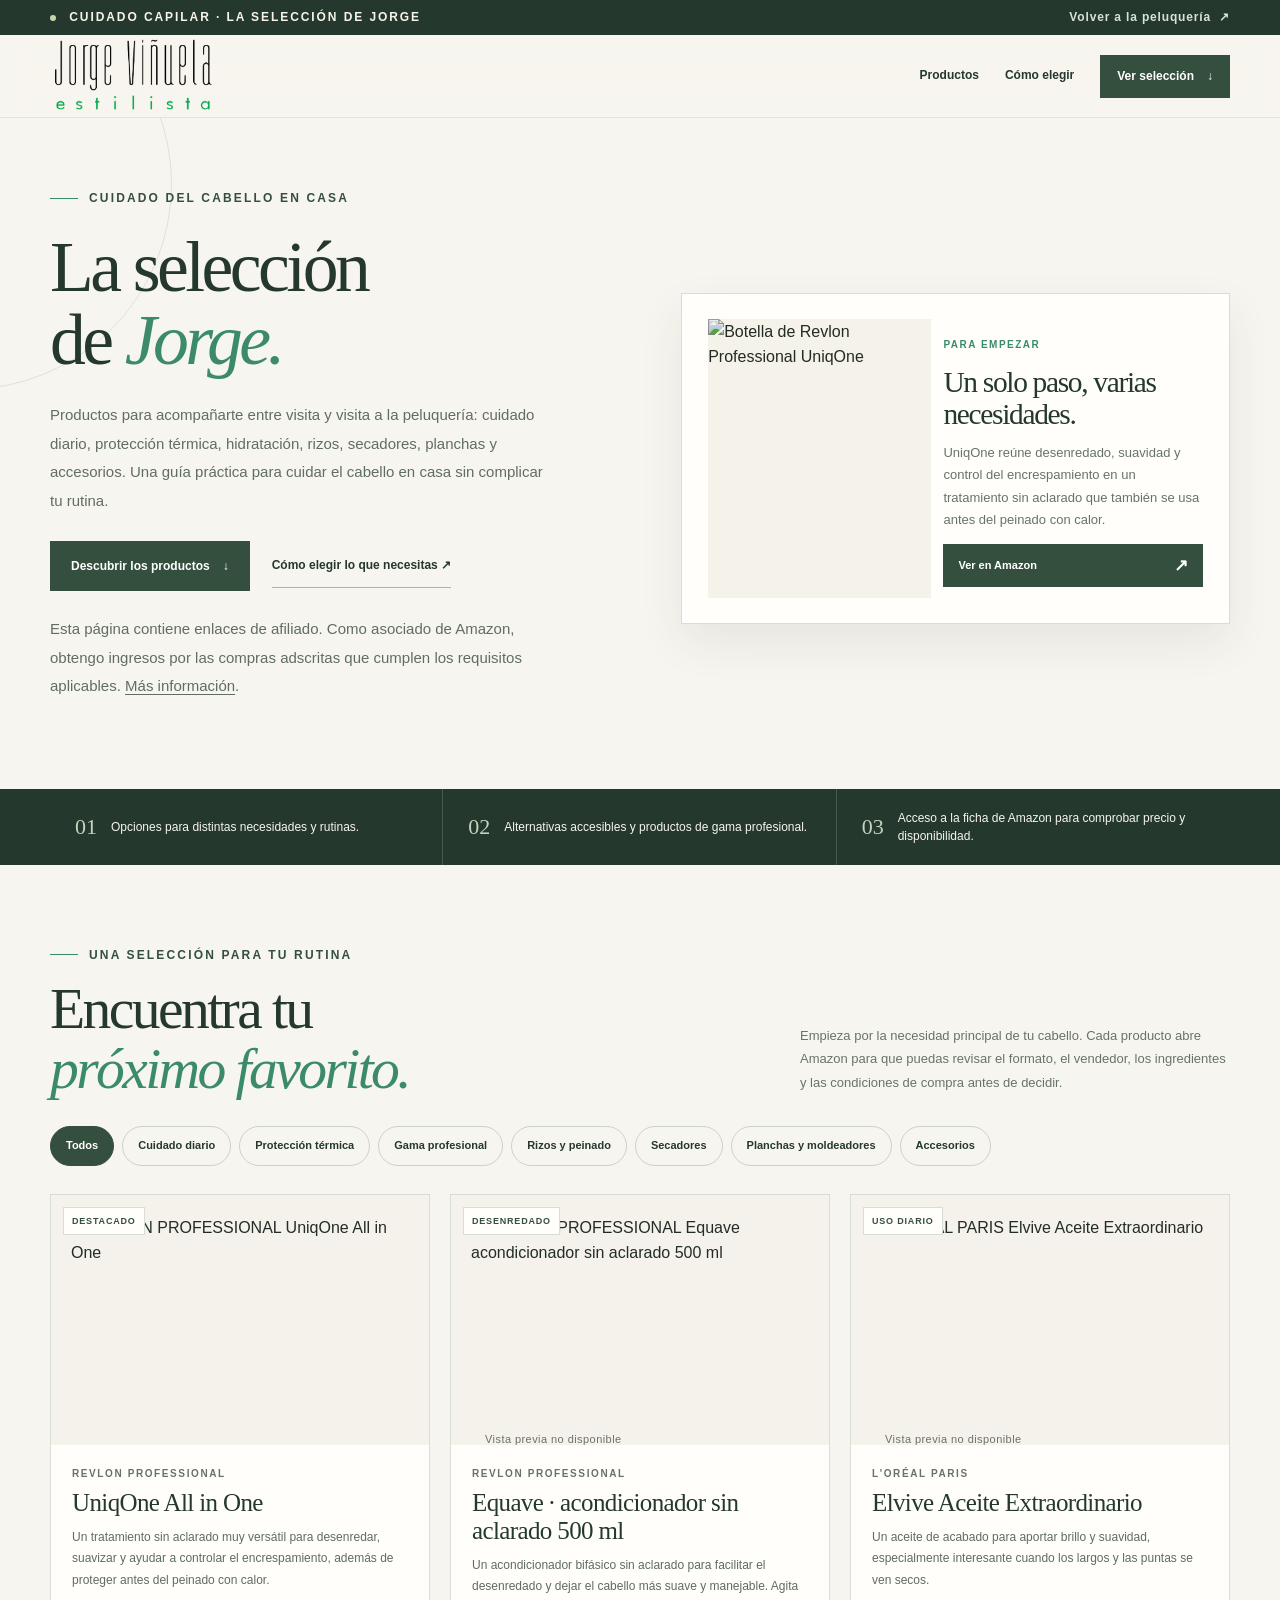
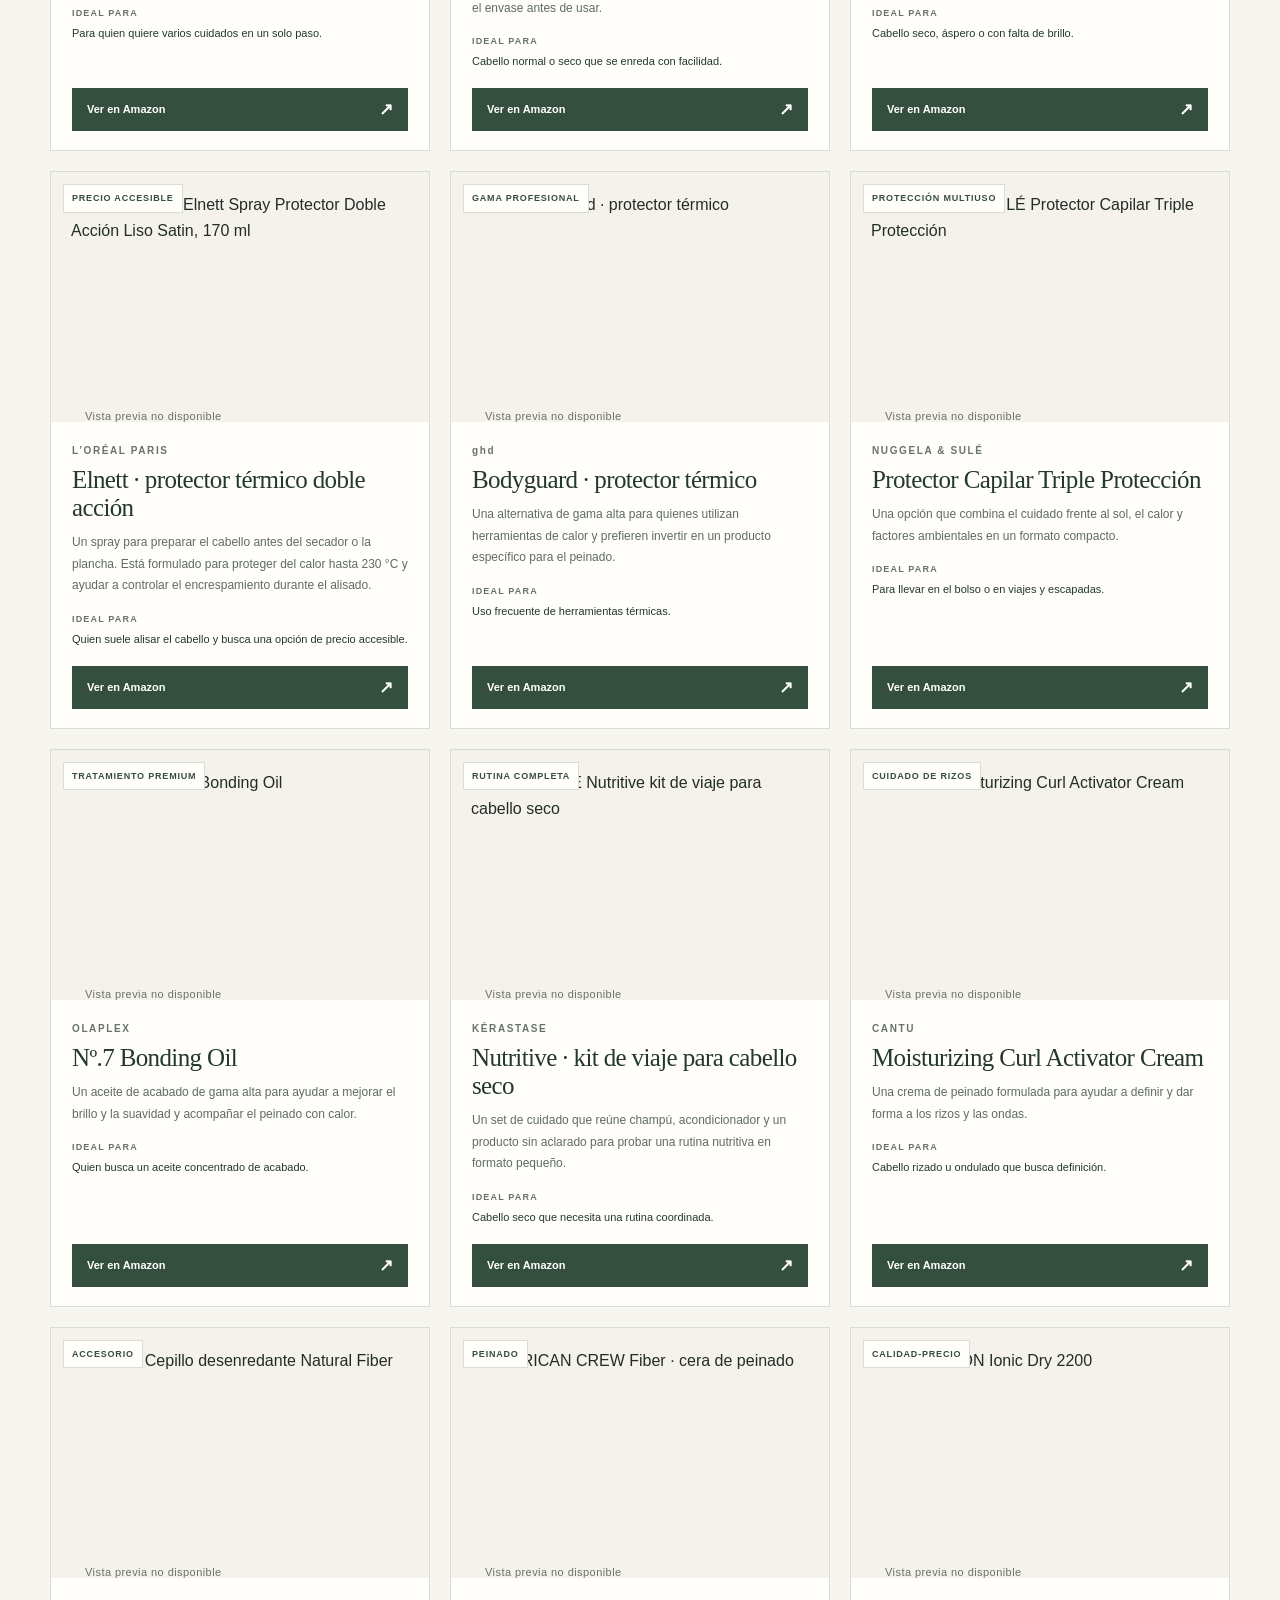
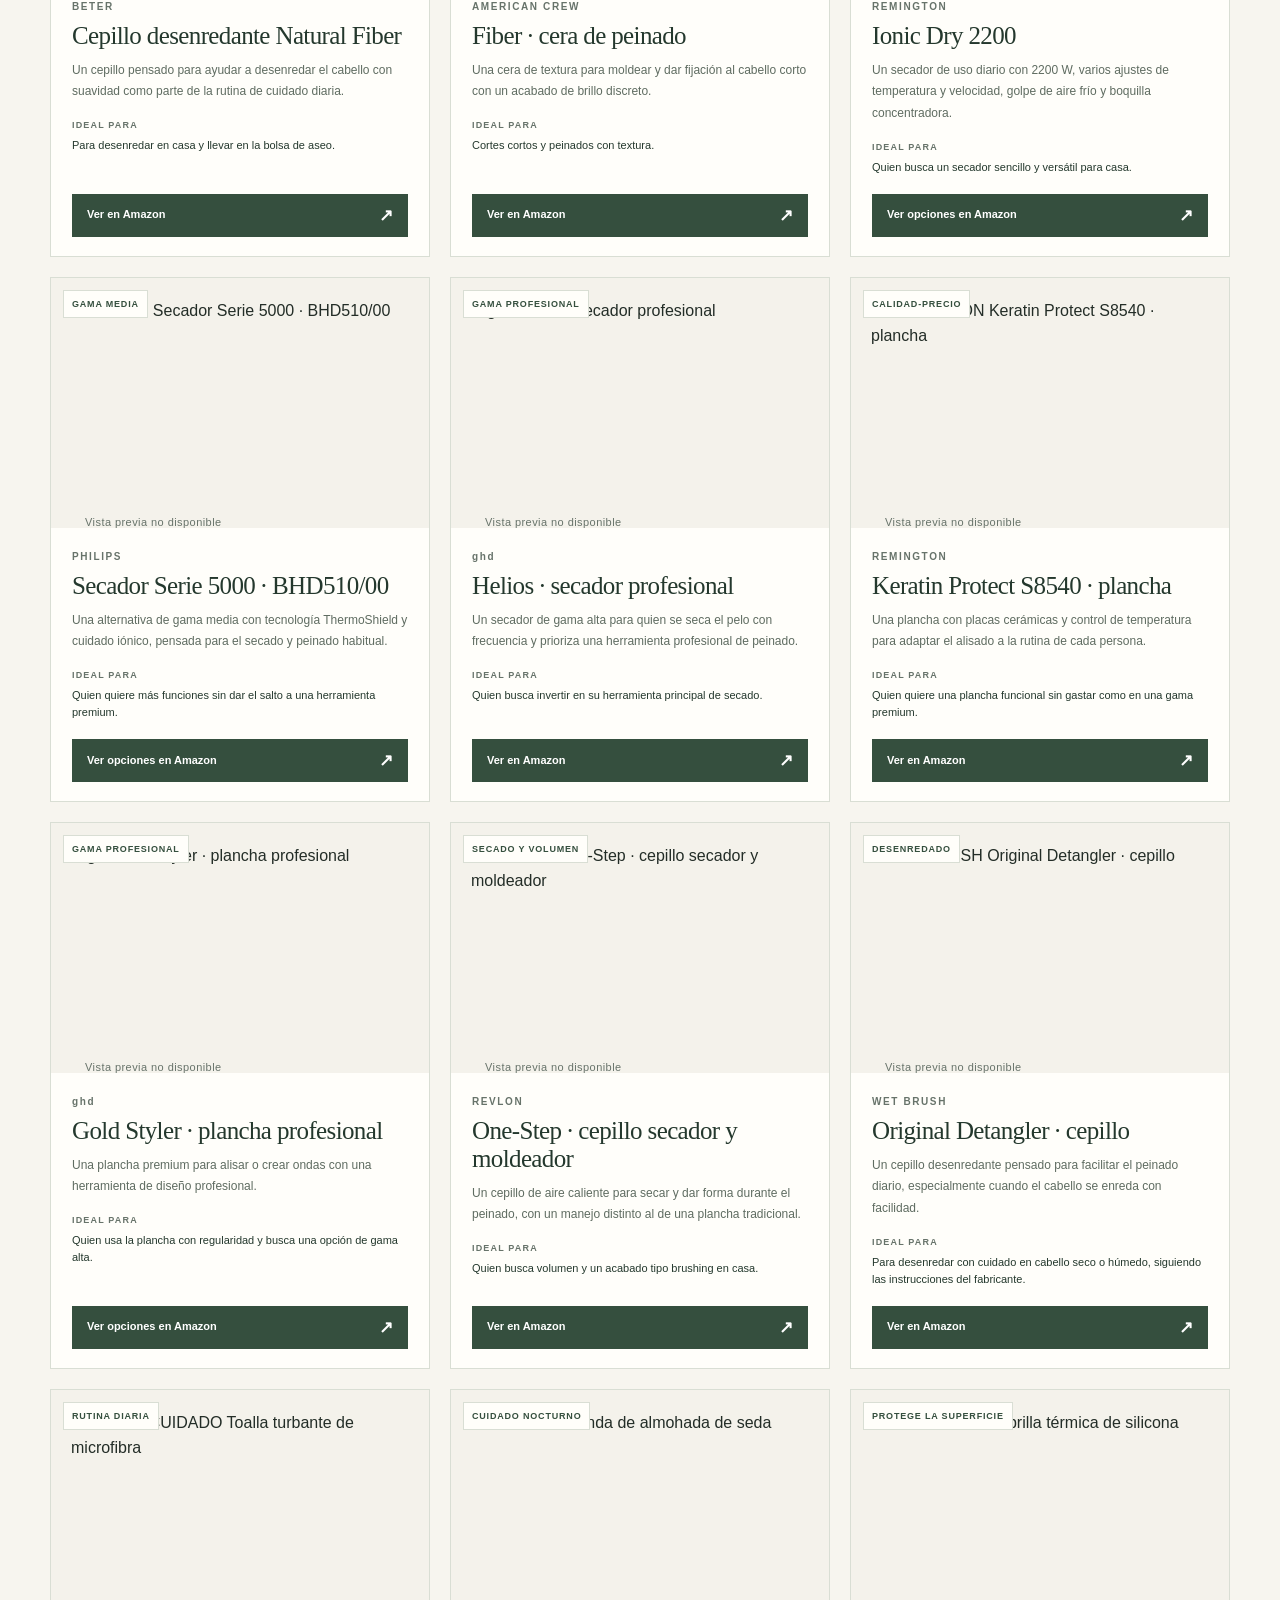
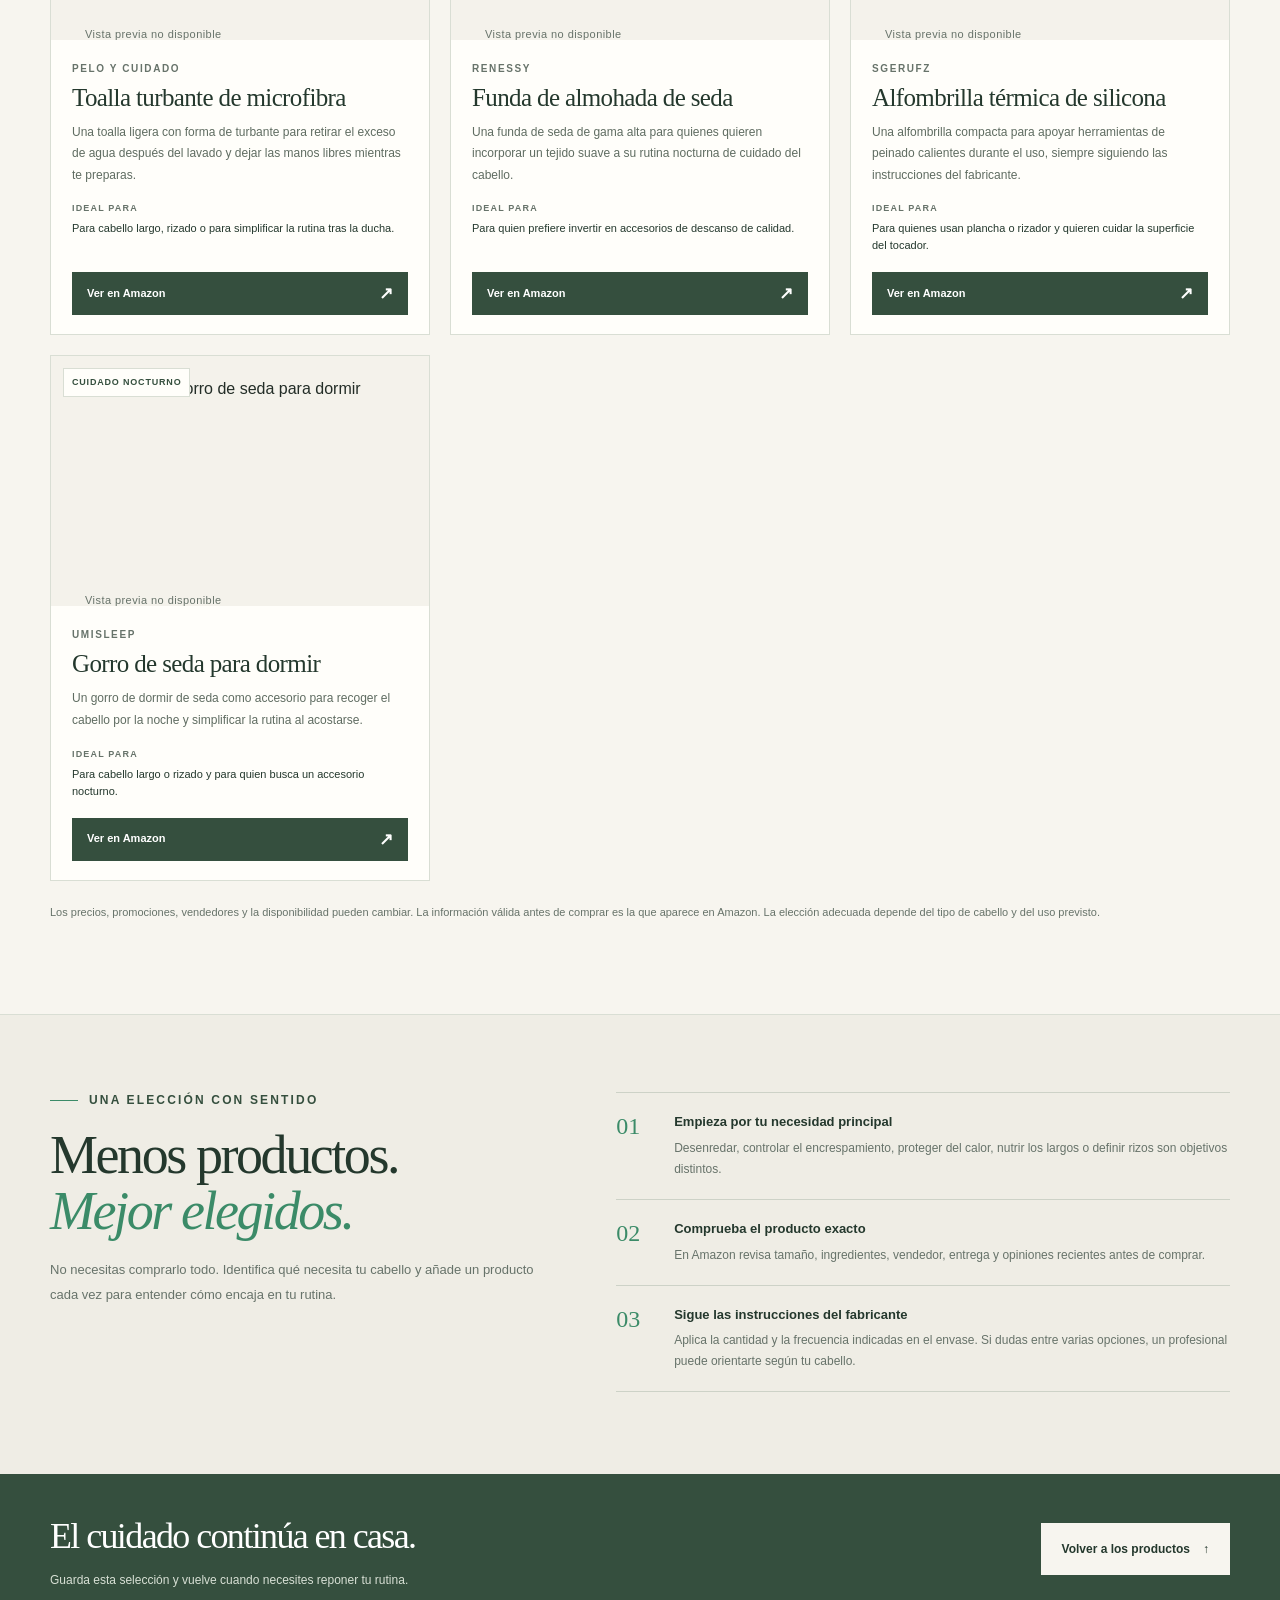
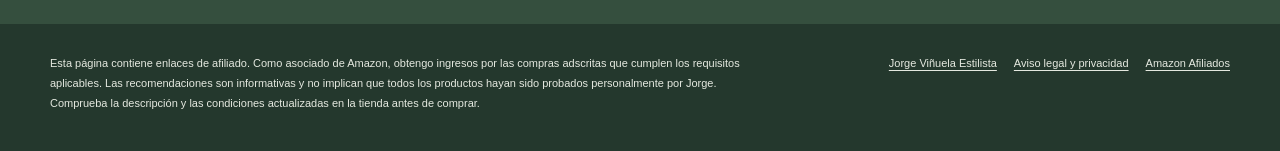
==== commit b67e9c2f: "Amplía la selección a 22 productos y nuevas categorías" ====
--- a/la-seleccion-de-jorge/index.html
+++ b/la-seleccion-de-jorge/index.html
@@ -182,7 +182,7 @@
         <div class="pick-hero-copy">
           <div class="eyebrow"><span class="eyebrow-line"></span> CUIDADO DEL CABELLO EN CASA</div>
           <h1>La selección<br>de <em>Jorge.</em></h1>
-          <p>Productos para acompañarte entre visita y visita a la peluquería: cuidado diario, protección térmica, hidratación, rizos y herramientas de peinado. Una guía práctica para encontrar lo que encaja con tu cabello sin complicar tu rutina.</p>
+          <p>Productos para acompañarte entre visita y visita a la peluquería: cuidado diario, protección térmica, hidratación, rizos, secadores, planchas y accesorios. Una guía práctica para cuidar el cabello en casa sin complicar tu rutina.</p>
           <div class="pick-hero-actions">
             <a class="button button-primary" href="#productos">Descubrir los productos <span aria-hidden="true">↓</span></a>
             <a class="pick-secondary" href="#como-elegir">Cómo elegir lo que necesitas ↗</a>
@@ -224,6 +224,9 @@
           <button class="pick-filter" type="button" data-filter="proteccion" aria-pressed="false">Protección térmica</button>
           <button class="pick-filter" type="button" data-filter="premium" aria-pressed="false">Gama profesional</button>
           <button class="pick-filter" type="button" data-filter="rizos" aria-pressed="false">Rizos y peinado</button>
+          <button class="pick-filter" type="button" data-filter="secadores" aria-pressed="false">Secadores</button>
+          <button class="pick-filter" type="button" data-filter="herramientas" aria-pressed="false">Planchas y moldeadores</button>
+          <button class="pick-filter" type="button" data-filter="accesorios" aria-pressed="false">Accesorios</button>
         </div>
         <div class="pick-grid" id="pick-grid">
         <article class="pick-card" data-category="proteccion" id="revlon-uniqone">
@@ -255,7 +258,7 @@
         <article class="pick-card" data-category="diario" id="elvive-oil">
           <a class="pick-image" href="https://www.amazon.es/dp/B0CXF14DLD?linkCode=ll2&amp;tag=astro210a-21&amp;linkId=9e7a418d09b480ea63f6b4ccbfea45df" target="_blank" rel="sponsored nofollow noopener noreferrer" aria-label="Ver Elvive Aceite Extraordinario en Amazon">
             <span class="pick-badge">USO DIARIO</span>
-            <img src="https://www.loreal-paris.es/-/media/project/loreal/brand-sites/oap/emea/es/products/hair/hair-care/elvive/aceite-extraordinario/aceite-tratamiento-de-uso-universal-100ml/2/packshot.png" alt="L'ORÉAL PARIS Elvive Aceite Extraordinario" loading="lazy" referrerpolicy="no-referrer">
+            <img src="https://assets.supermercadosmas.com/img/250x250/product/image/204039/204039.jpg?v2" alt="L'ORÉAL PARIS Elvive Aceite Extraordinario" loading="lazy" referrerpolicy="no-referrer">
           </a>
           <div class="pick-copy">
             <p class="pick-brand">L'ORÉAL PARIS</p>
@@ -370,6 +373,150 @@
             <a class="pick-link" href="https://www.amazon.es/dp/B0BQCTF5BW?linkCode=ll2&amp;tag=astro210a-21&amp;linkId=aba58bbb0170b4b96b15807424bd3388" target="_blank" rel="sponsored nofollow noopener noreferrer">Ver en Amazon <span aria-hidden="true">↗</span></a>
           </div>
         </article>
+        <article class="pick-card" data-category="secadores" id="remington-d3194">
+          <a class="pick-image" href="https://www.amazon.es/s?k=Remington+Ionic+Dry+2200+D3194&amp;tag=astro210a-21" target="_blank" rel="sponsored nofollow noopener noreferrer" aria-label="Ver Ionic Dry 2200 en Amazon">
+            <span class="pick-badge">CALIDAD-PRECIO</span>
+            <img src="https://scale.coolshop-cdn.com/product-media.coolshop-cdn.com/23U74H/c60ea9f159794b1e9c2a037f87f42284.png/f/remington-ionic-dry-2200-hairdryer-d3194.png?borderless=1&height=484&transparent=1" alt="REMINGTON Ionic Dry 2200" loading="lazy" referrerpolicy="no-referrer">
+          </a>
+          <div class="pick-copy">
+            <p class="pick-brand">REMINGTON</p>
+            <h3>Ionic Dry 2200</h3>
+            <p class="pick-description">Un secador de uso diario con 2200 W, varios ajustes de temperatura y velocidad, golpe de aire frío y boquilla concentradora.</p>
+            <p class="pick-for"><span>IDEAL PARA</span>Quien busca un secador sencillo y versátil para casa.</p>
+            <a class="pick-link" href="https://www.amazon.es/s?k=Remington+Ionic+Dry+2200+D3194&amp;tag=astro210a-21" target="_blank" rel="sponsored nofollow noopener noreferrer">Ver opciones en Amazon <span aria-hidden="true">↗</span></a>
+          </div>
+        </article>
+        <article class="pick-card" data-category="secadores" id="philips-bhd510">
+          <a class="pick-image" href="https://www.amazon.es/s?k=Philips+BHD510%2F00+secador+Serie+5000&amp;tag=astro210a-21" target="_blank" rel="sponsored nofollow noopener noreferrer" aria-label="Ver Secador Serie 5000 · BHD510/00 en Amazon">
+            <span class="pick-badge">GAMA MEDIA</span>
+            <img src="https://www.4home.co.za/images/stories/virtuemart/product/BHD510.jpg" alt="PHILIPS Secador Serie 5000 · BHD510/00" loading="lazy" referrerpolicy="no-referrer">
+          </a>
+          <div class="pick-copy">
+            <p class="pick-brand">PHILIPS</p>
+            <h3>Secador Serie 5000 · BHD510/00</h3>
+            <p class="pick-description">Una alternativa de gama media con tecnología ThermoShield y cuidado iónico, pensada para el secado y peinado habitual.</p>
+            <p class="pick-for"><span>IDEAL PARA</span>Quien quiere más funciones sin dar el salto a una herramienta premium.</p>
+            <a class="pick-link" href="https://www.amazon.es/s?k=Philips+BHD510%2F00+secador+Serie+5000&amp;tag=astro210a-21" target="_blank" rel="sponsored nofollow noopener noreferrer">Ver opciones en Amazon <span aria-hidden="true">↗</span></a>
+          </div>
+        </article>
+        <article class="pick-card" data-category="secadores" id="ghd-helios">
+          <a class="pick-image" href="https://www.amazon.es/dp/B084QXHHKZ?tag=astro210a-21" target="_blank" rel="sponsored nofollow noopener noreferrer" aria-label="Ver Helios · secador profesional en Amazon">
+            <span class="pick-badge">GAMA PROFESIONAL</span>
+            <img src="https://amplience.ghdhair.com/i/ghd/498_Primary_Image_1" alt="ghd Helios · secador profesional" loading="lazy" referrerpolicy="no-referrer">
+          </a>
+          <div class="pick-copy">
+            <p class="pick-brand">ghd</p>
+            <h3>Helios · secador profesional</h3>
+            <p class="pick-description">Un secador de gama alta para quien se seca el pelo con frecuencia y prioriza una herramienta profesional de peinado.</p>
+            <p class="pick-for"><span>IDEAL PARA</span>Quien busca invertir en su herramienta principal de secado.</p>
+            <a class="pick-link" href="https://www.amazon.es/dp/B084QXHHKZ?tag=astro210a-21" target="_blank" rel="sponsored nofollow noopener noreferrer">Ver en Amazon <span aria-hidden="true">↗</span></a>
+          </div>
+        </article>
+        <article class="pick-card" data-category="herramientas" id="remington-s8540">
+          <a class="pick-image" href="https://www.amazon.es/dp/B073ZG6J9N?tag=astro210a-21" target="_blank" rel="sponsored nofollow noopener noreferrer" aria-label="Ver Keratin Protect S8540 · plancha en Amazon">
+            <span class="pick-badge">CALIDAD-PRECIO</span>
+            <img src="https://down-sg.img.susercontent.com/file/sg-11134207-825zt-mjp04b9f9zpg61" alt="REMINGTON Keratin Protect S8540 · plancha" loading="lazy" referrerpolicy="no-referrer">
+          </a>
+          <div class="pick-copy">
+            <p class="pick-brand">REMINGTON</p>
+            <h3>Keratin Protect S8540 · plancha</h3>
+            <p class="pick-description">Una plancha con placas cerámicas y control de temperatura para adaptar el alisado a la rutina de cada persona.</p>
+            <p class="pick-for"><span>IDEAL PARA</span>Quien quiere una plancha funcional sin gastar como en una gama premium.</p>
+            <a class="pick-link" href="https://www.amazon.es/dp/B073ZG6J9N?tag=astro210a-21" target="_blank" rel="sponsored nofollow noopener noreferrer">Ver en Amazon <span aria-hidden="true">↗</span></a>
+          </div>
+        </article>
+        <article class="pick-card" data-category="herramientas" id="ghd-gold">
+          <a class="pick-image" href="https://www.amazon.es/s?k=ghd+Gold+Styler+plancha+profesional&amp;tag=astro210a-21" target="_blank" rel="sponsored nofollow noopener noreferrer" aria-label="Ver Gold Styler · plancha profesional en Amazon">
+            <span class="pick-badge">GAMA PROFESIONAL</span>
+            <img src="https://cdn.haarshop.ch/catalog/product/d/0/d0e8f65951b4b4265bde27ace5ccf2dfd8d28397_5060034521877_ai_ghd_gold_styler_white_8.jpg" alt="ghd Gold Styler · plancha profesional" loading="lazy" referrerpolicy="no-referrer">
+          </a>
+          <div class="pick-copy">
+            <p class="pick-brand">ghd</p>
+            <h3>Gold Styler · plancha profesional</h3>
+            <p class="pick-description">Una plancha premium para alisar o crear ondas con una herramienta de diseño profesional.</p>
+            <p class="pick-for"><span>IDEAL PARA</span>Quien usa la plancha con regularidad y busca una opción de gama alta.</p>
+            <a class="pick-link" href="https://www.amazon.es/s?k=ghd+Gold+Styler+plancha+profesional&amp;tag=astro210a-21" target="_blank" rel="sponsored nofollow noopener noreferrer">Ver opciones en Amazon <span aria-hidden="true">↗</span></a>
+          </div>
+        </article>
+        <article class="pick-card" data-category="herramientas" id="revlon-one-step">
+          <a class="pick-image" href="https://www.amazon.es/dp/B0D98PWHXN?tag=astro210a-21" target="_blank" rel="sponsored nofollow noopener noreferrer" aria-label="Ver One-Step · cepillo secador y moldeador en Amazon">
+            <span class="pick-badge">SECADO Y VOLUMEN</span>
+            <img src="https://www.buysbest.co.uk/wp-content/uploads/2022/11/image374837958.jpg" alt="REVLON One-Step · cepillo secador y moldeador" loading="lazy" referrerpolicy="no-referrer">
+          </a>
+          <div class="pick-copy">
+            <p class="pick-brand">REVLON</p>
+            <h3>One-Step · cepillo secador y moldeador</h3>
+            <p class="pick-description">Un cepillo de aire caliente para secar y dar forma durante el peinado, con un manejo distinto al de una plancha tradicional.</p>
+            <p class="pick-for"><span>IDEAL PARA</span>Quien busca volumen y un acabado tipo brushing en casa.</p>
+            <a class="pick-link" href="https://www.amazon.es/dp/B0D98PWHXN?tag=astro210a-21" target="_blank" rel="sponsored nofollow noopener noreferrer">Ver en Amazon <span aria-hidden="true">↗</span></a>
+          </div>
+        </article>
+        <article class="pick-card" data-category="accesorios" id="wet-brush-original">
+          <a class="pick-image" href="https://www.amazon.es/dp/B005LPN8R6?tag=astro210a-21" target="_blank" rel="sponsored nofollow noopener noreferrer" aria-label="Ver Original Detangler · cepillo en Amazon">
+            <span class="pick-badge">DESENREDADO</span>
+            <img src="https://product.hstatic.net/1000347328/product/bwr830ppnk_85d2651e586a44d6a818bb98bb9d0da2.jpg" alt="WET BRUSH Original Detangler · cepillo" loading="lazy" referrerpolicy="no-referrer">
+          </a>
+          <div class="pick-copy">
+            <p class="pick-brand">WET BRUSH</p>
+            <h3>Original Detangler · cepillo</h3>
+            <p class="pick-description">Un cepillo desenredante pensado para facilitar el peinado diario, especialmente cuando el cabello se enreda con facilidad.</p>
+            <p class="pick-for"><span>IDEAL PARA</span>Para desenredar con cuidado en cabello seco o húmedo, siguiendo las instrucciones del fabricante.</p>
+            <a class="pick-link" href="https://www.amazon.es/dp/B005LPN8R6?tag=astro210a-21" target="_blank" rel="sponsored nofollow noopener noreferrer">Ver en Amazon <span aria-hidden="true">↗</span></a>
+          </div>
+        </article>
+        <article class="pick-card" data-category="accesorios" id="microfiber-towel">
+          <a class="pick-image" href="https://www.amazon.es/dp/B0C2PVPHNJ?tag=astro210a-21" target="_blank" rel="sponsored nofollow noopener noreferrer" aria-label="Ver Toalla turbante de microfibra en Amazon">
+            <span class="pick-badge">RUTINA DIARIA</span>
+            <img src="https://m.media-amazon.com/images/I/71%2BzaCXqPKL._AC_SL1499_.jpg" alt="PELO Y CUIDADO Toalla turbante de microfibra" loading="lazy" referrerpolicy="no-referrer">
+          </a>
+          <div class="pick-copy">
+            <p class="pick-brand">PELO Y CUIDADO</p>
+            <h3>Toalla turbante de microfibra</h3>
+            <p class="pick-description">Una toalla ligera con forma de turbante para retirar el exceso de agua después del lavado y dejar las manos libres mientras te preparas.</p>
+            <p class="pick-for"><span>IDEAL PARA</span>Para cabello largo, rizado o para simplificar la rutina tras la ducha.</p>
+            <a class="pick-link" href="https://www.amazon.es/dp/B0C2PVPHNJ?tag=astro210a-21" target="_blank" rel="sponsored nofollow noopener noreferrer">Ver en Amazon <span aria-hidden="true">↗</span></a>
+          </div>
+        </article>
+        <article class="pick-card" data-category="accesorios" id="renessy-silk-pillowcase">
+          <a class="pick-image" href="https://www.amazon.es/dp/B0CJ2RWRL8?tag=astro210a-21" target="_blank" rel="sponsored nofollow noopener noreferrer" aria-label="Ver Funda de almohada de seda en Amazon">
+            <span class="pick-badge">CUIDADO NOCTURNO</span>
+            <img src="https://media.s-bol.com/NJVKrp7Z8VY8/Rgx1OvV/550x402.jpg" alt="RENESSY Funda de almohada de seda" loading="lazy" referrerpolicy="no-referrer">
+          </a>
+          <div class="pick-copy">
+            <p class="pick-brand">RENESSY</p>
+            <h3>Funda de almohada de seda</h3>
+            <p class="pick-description">Una funda de seda de gama alta para quienes quieren incorporar un tejido suave a su rutina nocturna de cuidado del cabello.</p>
+            <p class="pick-for"><span>IDEAL PARA</span>Para quien prefiere invertir en accesorios de descanso de calidad.</p>
+            <a class="pick-link" href="https://www.amazon.es/dp/B0CJ2RWRL8?tag=astro210a-21" target="_blank" rel="sponsored nofollow noopener noreferrer">Ver en Amazon <span aria-hidden="true">↗</span></a>
+          </div>
+        </article>
+        <article class="pick-card" data-category="accesorios" id="heat-resistant-mat">
+          <a class="pick-image" href="https://www.amazon.es/dp/B0DS26M5V2?tag=astro210a-21" target="_blank" rel="sponsored nofollow noopener noreferrer" aria-label="Ver Alfombrilla térmica de silicona en Amazon">
+            <span class="pick-badge">PROTEGE LA SUPERFICIE</span>
+            <img src="https://image.made-in-china.com/2f0j00nCgcPFkyMBoa/Magnetic-Barber-Mat-Heat-Hair-Straightener-Pad-Resistant-Heat-Transfer-Mat-Professional-Anti-Slip-Heat-Resistant-Silicone-Pad.jpg" alt="SGERUFZ Alfombrilla térmica de silicona" loading="lazy" referrerpolicy="no-referrer">
+          </a>
+          <div class="pick-copy">
+            <p class="pick-brand">SGERUFZ</p>
+            <h3>Alfombrilla térmica de silicona</h3>
+            <p class="pick-description">Una alfombrilla compacta para apoyar herramientas de peinado calientes durante el uso, siempre siguiendo las instrucciones del fabricante.</p>
+            <p class="pick-for"><span>IDEAL PARA</span>Para quienes usan plancha o rizador y quieren cuidar la superficie del tocador.</p>
+            <a class="pick-link" href="https://www.amazon.es/dp/B0DS26M5V2?tag=astro210a-21" target="_blank" rel="sponsored nofollow noopener noreferrer">Ver en Amazon <span aria-hidden="true">↗</span></a>
+          </div>
+        </article>
+        <article class="pick-card" data-category="accesorios" id="umisleep-silk-bonnet">
+          <a class="pick-image" href="https://www.amazon.es/dp/B0DPK2LZRX?tag=astro210a-21" target="_blank" rel="sponsored nofollow noopener noreferrer" aria-label="Ver Gorro de seda para dormir en Amazon">
+            <span class="pick-badge">CUIDADO NOCTURNO</span>
+            <img src="https://cdn.taniey.pl/user_RYp2nwJp0b/7234048/6UvNLin4OH31Js5-metaMjAyNTA1MjNUMTQyODA4NzQ1WjAzMDk4OC5qcGc-.jpg" alt="UMISLEEP Gorro de seda para dormir" loading="lazy" referrerpolicy="no-referrer">
+          </a>
+          <div class="pick-copy">
+            <p class="pick-brand">UMISLEEP</p>
+            <h3>Gorro de seda para dormir</h3>
+            <p class="pick-description">Un gorro de dormir de seda como accesorio para recoger el cabello por la noche y simplificar la rutina al acostarse.</p>
+            <p class="pick-for"><span>IDEAL PARA</span>Para cabello largo o rizado y para quien busca un accesorio nocturno.</p>
+            <a class="pick-link" href="https://www.amazon.es/dp/B0DPK2LZRX?tag=astro210a-21" target="_blank" rel="sponsored nofollow noopener noreferrer">Ver en Amazon <span aria-hidden="true">↗</span></a>
+          </div>
+        </article>
+
         </div>
         <p class="pick-refresh-note">Los precios, promociones, vendedores y la disponibilidad pueden cambiar. La información válida antes de comprar es la que aparece en Amazon. La elección adecuada depende del tipo de cabello y del uso previsto.</p>
       </div>
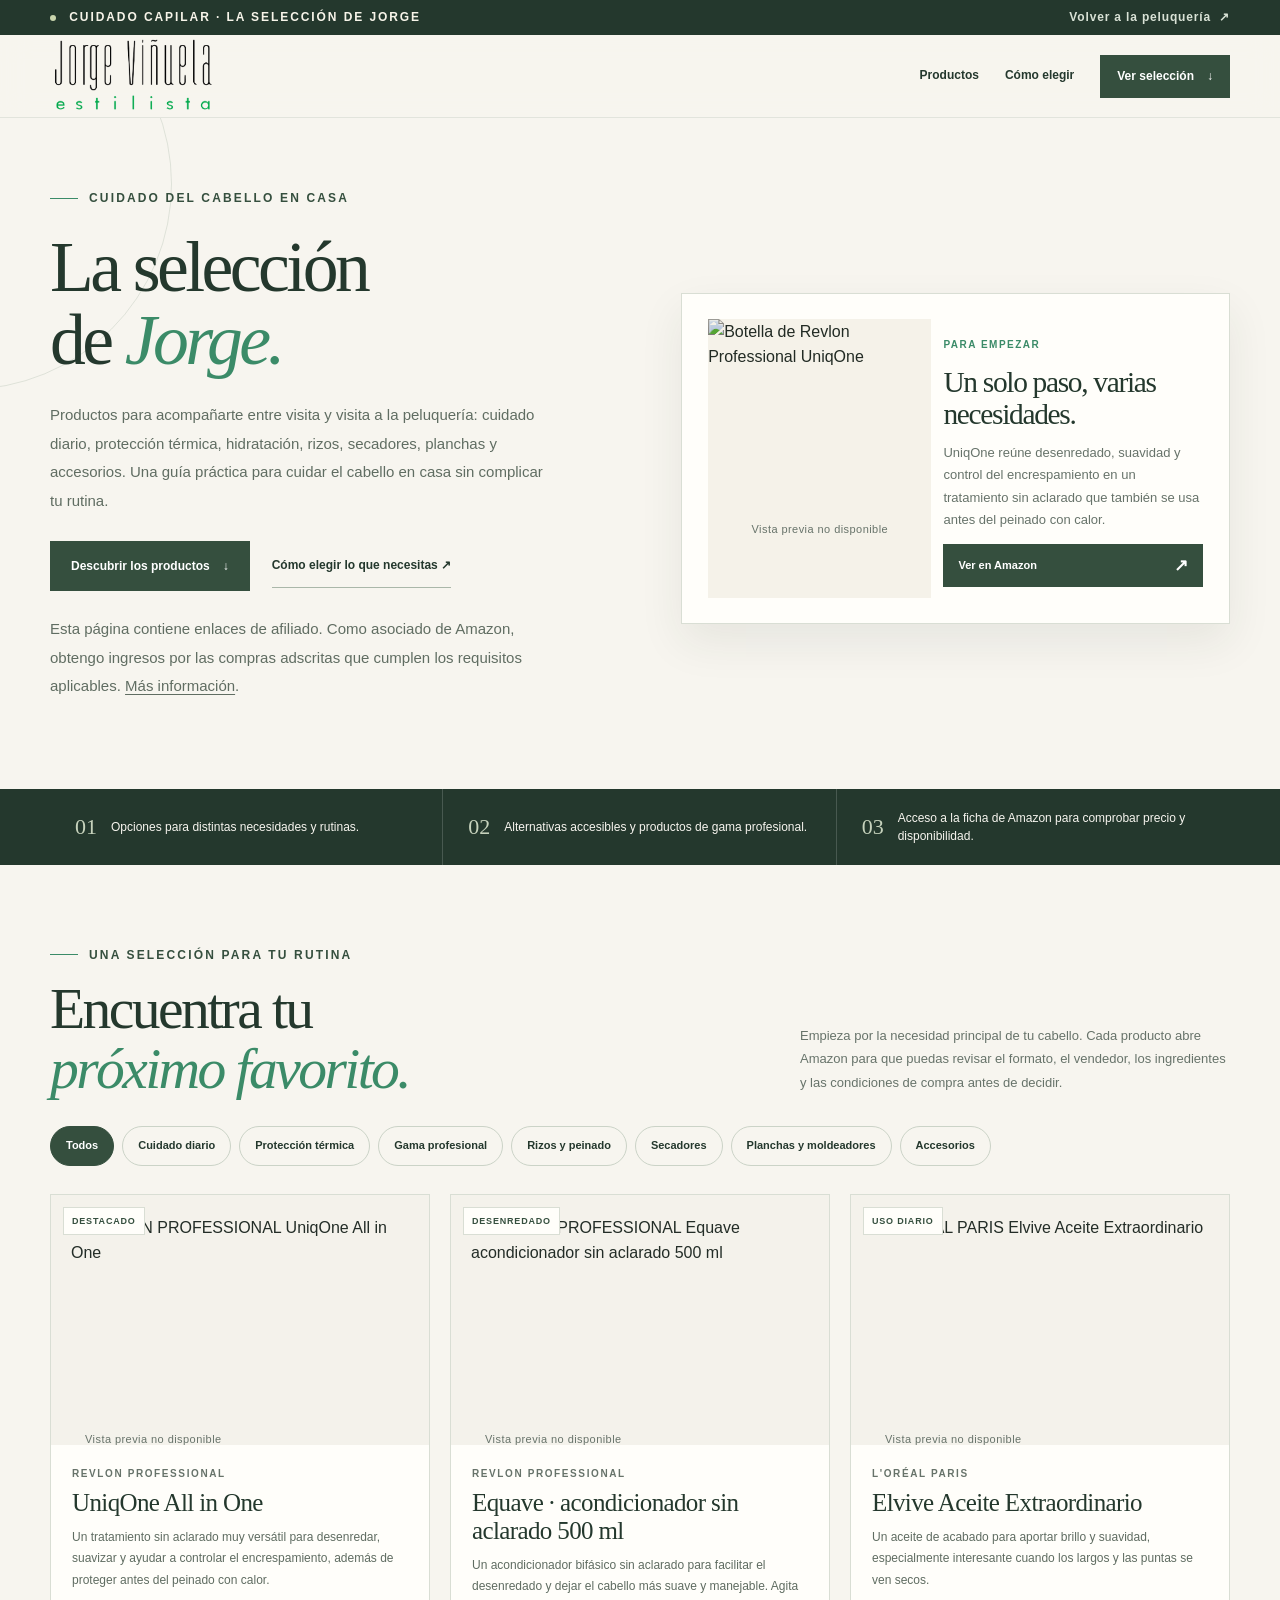
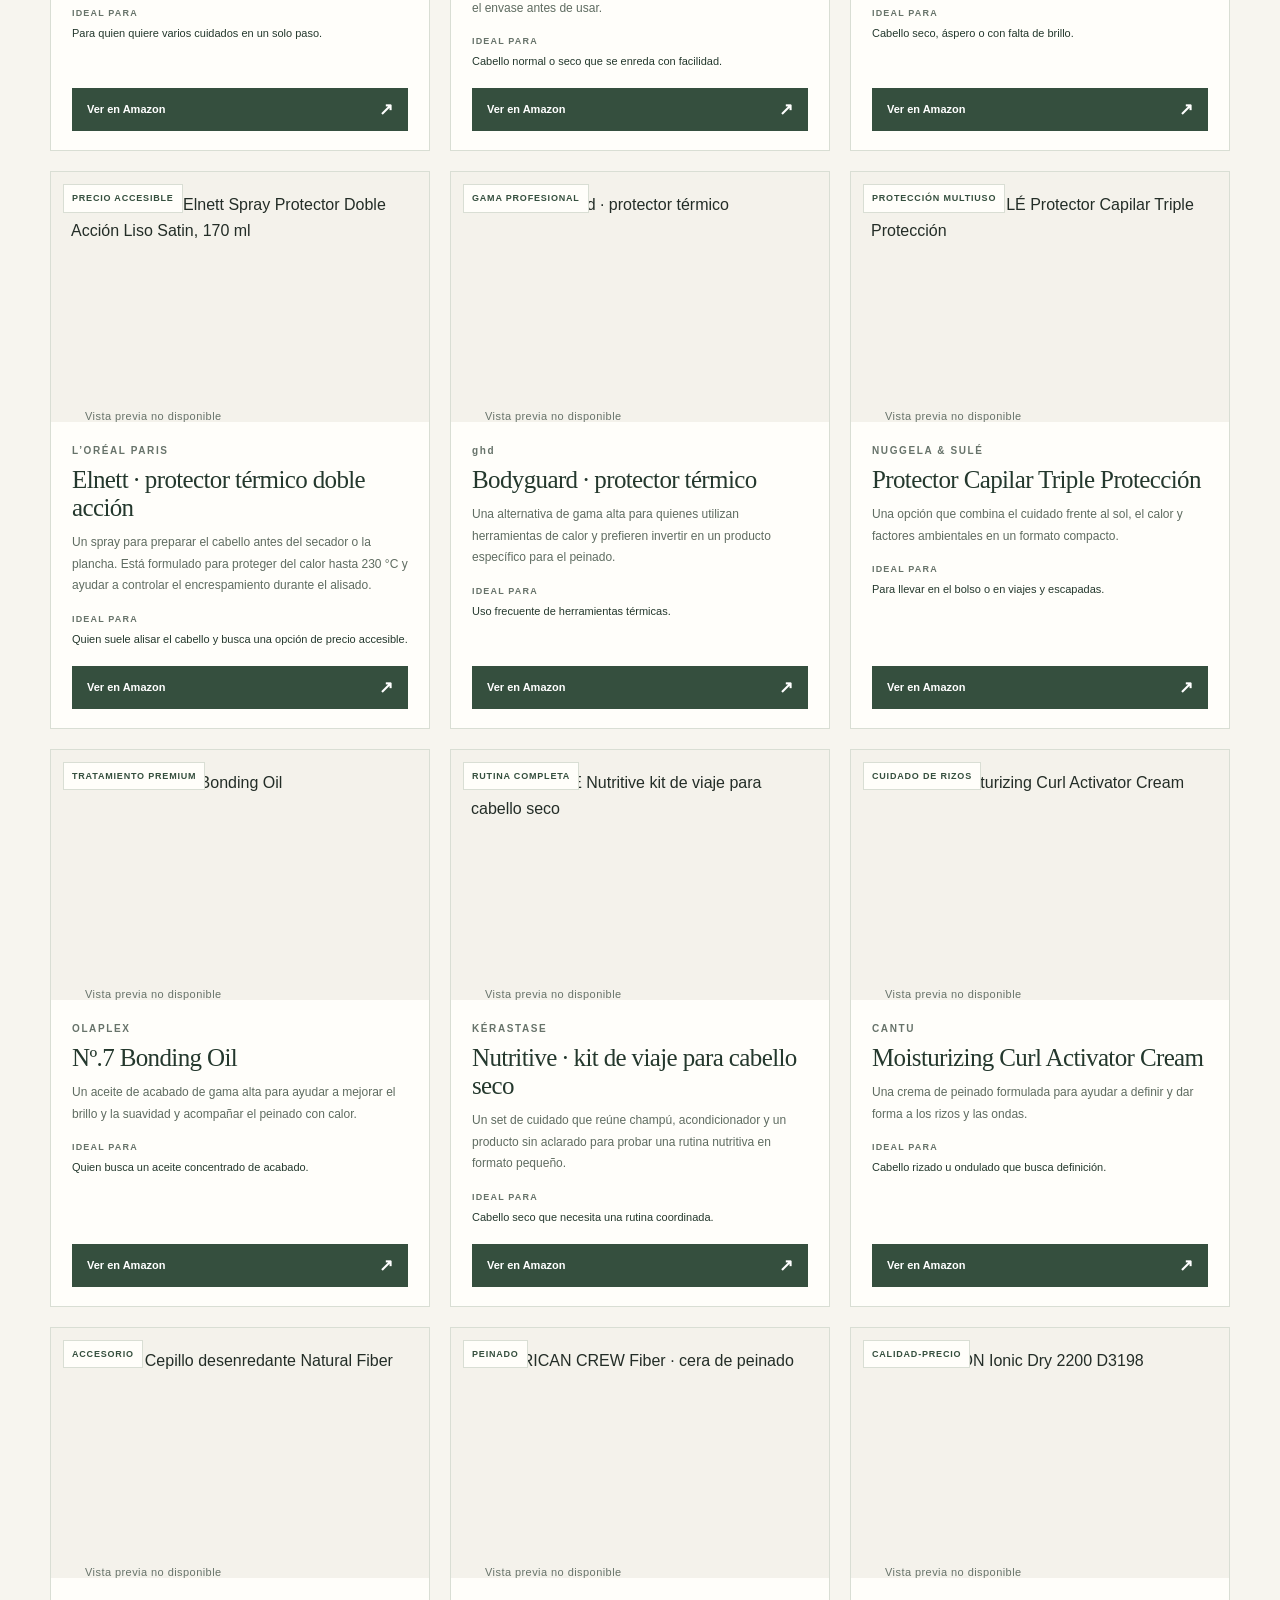
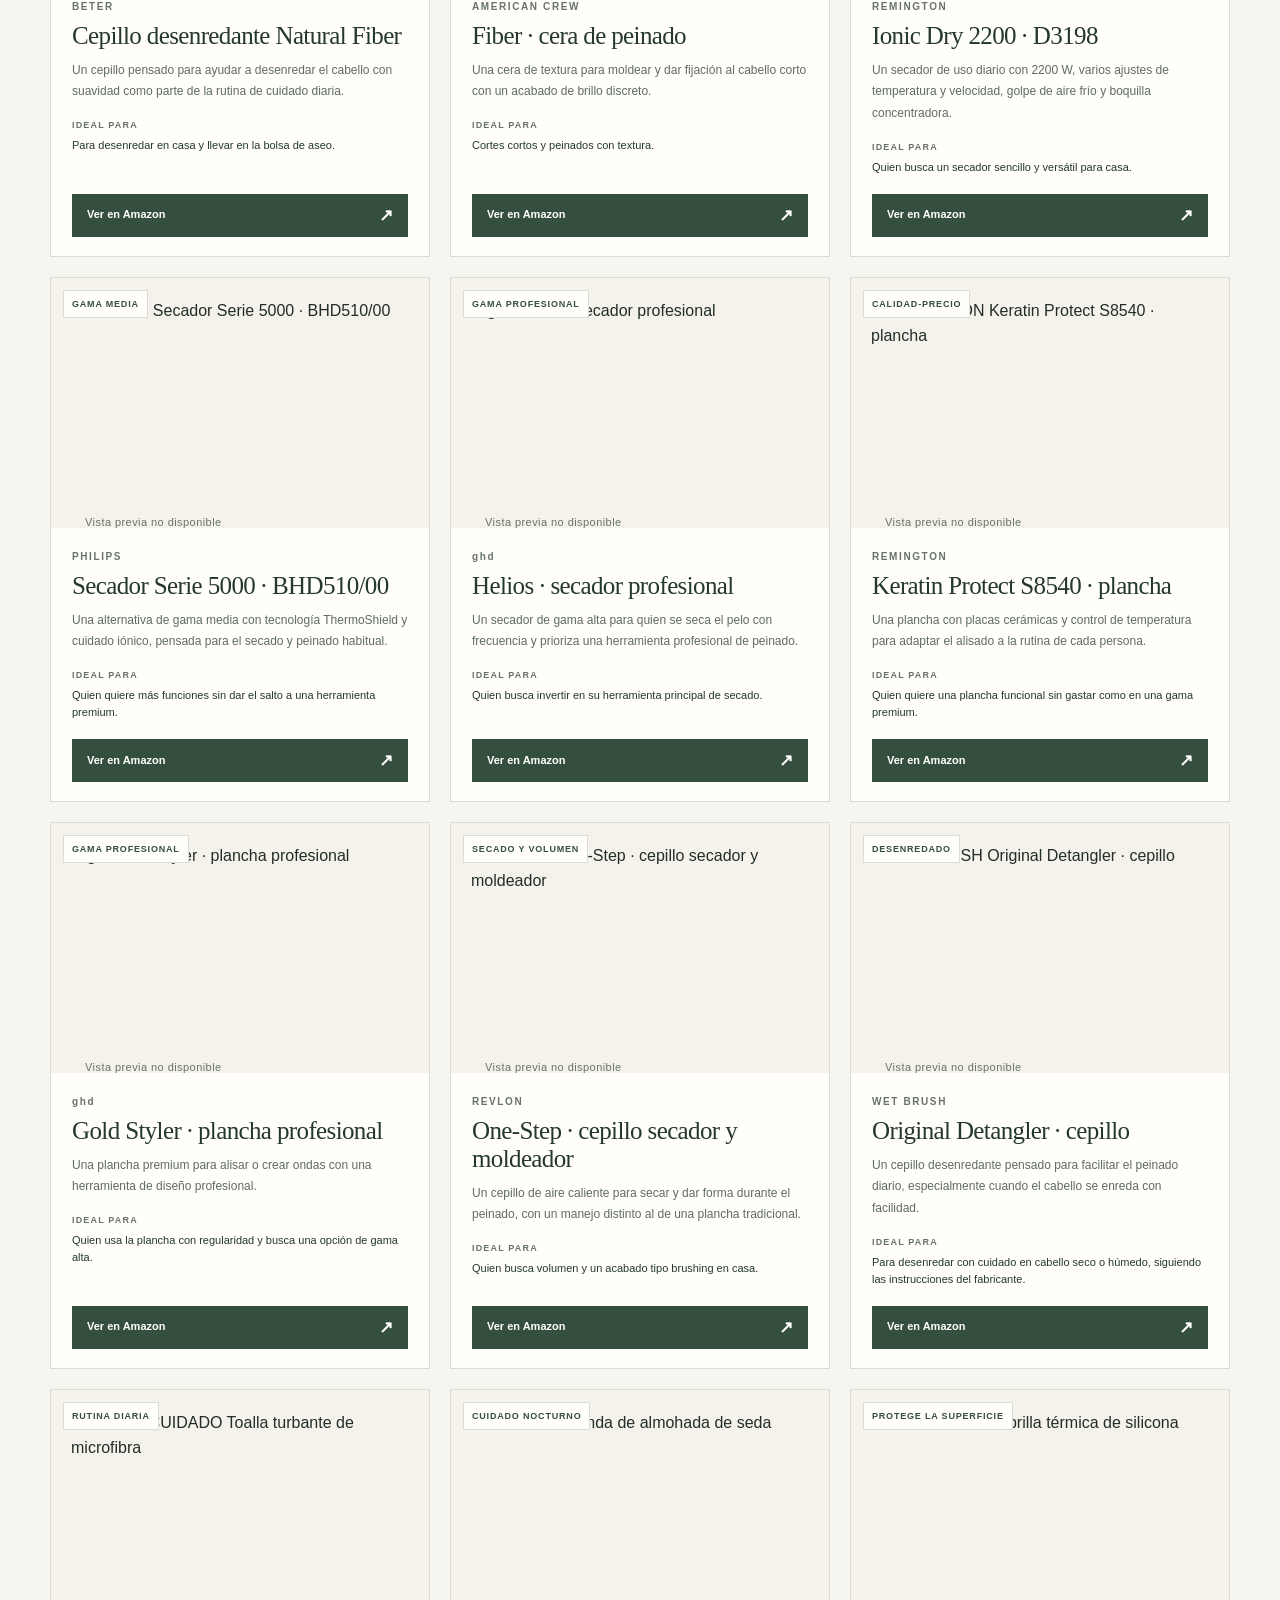
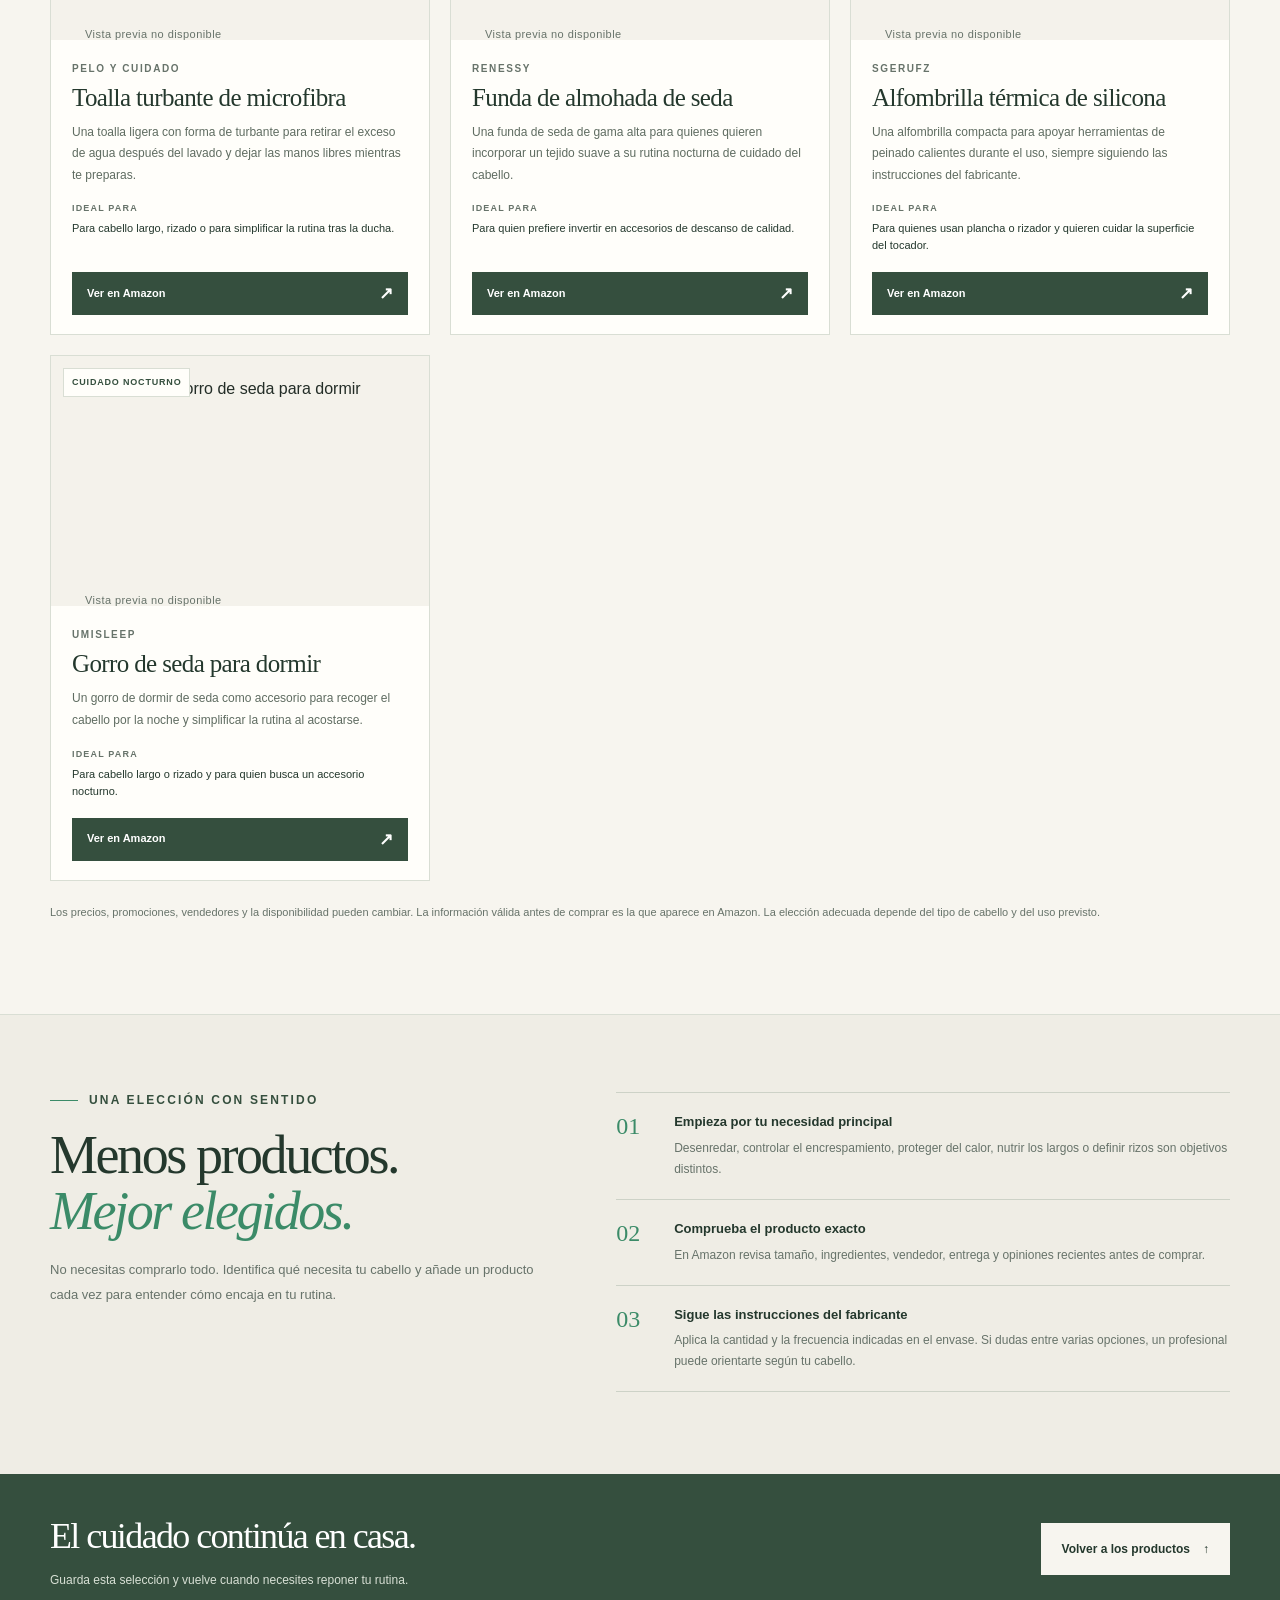
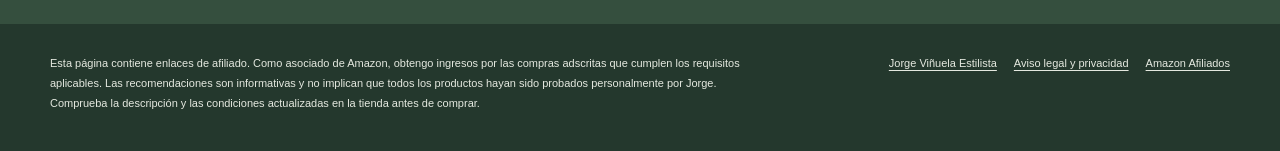
==== commit c90a170e: "Usa enlaces directos de afiliado para herramientas" ====
--- a/la-seleccion-de-jorge/index.html
+++ b/la-seleccion-de-jorge/index.html
@@ -374,20 +374,20 @@
           </div>
         </article>
         <article class="pick-card" data-category="secadores" id="remington-d3194">
-          <a class="pick-image" href="https://www.amazon.es/s?k=Remington+Ionic+Dry+2200+D3194&amp;tag=astro210a-21" target="_blank" rel="sponsored nofollow noopener noreferrer" aria-label="Ver Ionic Dry 2200 en Amazon">
+          <a class="pick-image" href="https://www.amazon.es/dp/B08DJ18C85?tag=astro210a-21" target="_blank" rel="sponsored nofollow noopener noreferrer" aria-label="Ver Ionic Dry 2200 en Amazon">
             <span class="pick-badge">CALIDAD-PRECIO</span>
-            <img src="https://scale.coolshop-cdn.com/product-media.coolshop-cdn.com/23U74H/c60ea9f159794b1e9c2a037f87f42284.png/f/remington-ionic-dry-2200-hairdryer-d3194.png?borderless=1&height=484&transparent=1" alt="REMINGTON Ionic Dry 2200" loading="lazy" referrerpolicy="no-referrer">
+            <img src="https://www.alleop.ro/199469-large_default/uscator-de-par-remington-power-dry-ionic-d3198-negru.jpg" alt="REMINGTON Ionic Dry 2200 D3198" loading="lazy" referrerpolicy="no-referrer">
           </a>
           <div class="pick-copy">
             <p class="pick-brand">REMINGTON</p>
-            <h3>Ionic Dry 2200</h3>
+            <h3>Ionic Dry 2200 · D3198</h3>
             <p class="pick-description">Un secador de uso diario con 2200 W, varios ajustes de temperatura y velocidad, golpe de aire frío y boquilla concentradora.</p>
             <p class="pick-for"><span>IDEAL PARA</span>Quien busca un secador sencillo y versátil para casa.</p>
-            <a class="pick-link" href="https://www.amazon.es/s?k=Remington+Ionic+Dry+2200+D3194&amp;tag=astro210a-21" target="_blank" rel="sponsored nofollow noopener noreferrer">Ver opciones en Amazon <span aria-hidden="true">↗</span></a>
+            <a class="pick-link" href="https://www.amazon.es/dp/B08DJ18C85?tag=astro210a-21" target="_blank" rel="sponsored nofollow noopener noreferrer">Ver en Amazon <span aria-hidden="true">↗</span></a>
           </div>
         </article>
         <article class="pick-card" data-category="secadores" id="philips-bhd510">
-          <a class="pick-image" href="https://www.amazon.es/s?k=Philips+BHD510%2F00+secador+Serie+5000&amp;tag=astro210a-21" target="_blank" rel="sponsored nofollow noopener noreferrer" aria-label="Ver Secador Serie 5000 · BHD510/00 en Amazon">
+          <a class="pick-image" href="https://www.amazon.es/dp/B097PLZB7M?tag=astro210a-21" target="_blank" rel="sponsored nofollow noopener noreferrer" aria-label="Ver Secador Serie 5000 · BHD510/00 en Amazon">
             <span class="pick-badge">GAMA MEDIA</span>
             <img src="https://www.4home.co.za/images/stories/virtuemart/product/BHD510.jpg" alt="PHILIPS Secador Serie 5000 · BHD510/00" loading="lazy" referrerpolicy="no-referrer">
           </a>
@@ -396,7 +396,7 @@
             <h3>Secador Serie 5000 · BHD510/00</h3>
             <p class="pick-description">Una alternativa de gama media con tecnología ThermoShield y cuidado iónico, pensada para el secado y peinado habitual.</p>
             <p class="pick-for"><span>IDEAL PARA</span>Quien quiere más funciones sin dar el salto a una herramienta premium.</p>
-            <a class="pick-link" href="https://www.amazon.es/s?k=Philips+BHD510%2F00+secador+Serie+5000&amp;tag=astro210a-21" target="_blank" rel="sponsored nofollow noopener noreferrer">Ver opciones en Amazon <span aria-hidden="true">↗</span></a>
+            <a class="pick-link" href="https://www.amazon.es/dp/B097PLZB7M?tag=astro210a-21" target="_blank" rel="sponsored nofollow noopener noreferrer">Ver en Amazon <span aria-hidden="true">↗</span></a>
           </div>
         </article>
         <article class="pick-card" data-category="secadores" id="ghd-helios">
@@ -426,7 +426,7 @@
           </div>
         </article>
         <article class="pick-card" data-category="herramientas" id="ghd-gold">
-          <a class="pick-image" href="https://www.amazon.es/s?k=ghd+Gold+Styler+plancha+profesional&amp;tag=astro210a-21" target="_blank" rel="sponsored nofollow noopener noreferrer" aria-label="Ver Gold Styler · plancha profesional en Amazon">
+          <a class="pick-image" href="https://www.amazon.es/dp/B0CCYPDLCQ?tag=astro210a-21" target="_blank" rel="sponsored nofollow noopener noreferrer" aria-label="Ver Gold Styler · plancha profesional en Amazon">
             <span class="pick-badge">GAMA PROFESIONAL</span>
             <img src="https://cdn.haarshop.ch/catalog/product/d/0/d0e8f65951b4b4265bde27ace5ccf2dfd8d28397_5060034521877_ai_ghd_gold_styler_white_8.jpg" alt="ghd Gold Styler · plancha profesional" loading="lazy" referrerpolicy="no-referrer">
           </a>
@@ -435,7 +435,7 @@
             <h3>Gold Styler · plancha profesional</h3>
             <p class="pick-description">Una plancha premium para alisar o crear ondas con una herramienta de diseño profesional.</p>
             <p class="pick-for"><span>IDEAL PARA</span>Quien usa la plancha con regularidad y busca una opción de gama alta.</p>
-            <a class="pick-link" href="https://www.amazon.es/s?k=ghd+Gold+Styler+plancha+profesional&amp;tag=astro210a-21" target="_blank" rel="sponsored nofollow noopener noreferrer">Ver opciones en Amazon <span aria-hidden="true">↗</span></a>
+            <a class="pick-link" href="https://www.amazon.es/dp/B0CCYPDLCQ?tag=astro210a-21" target="_blank" rel="sponsored nofollow noopener noreferrer">Ver en Amazon <span aria-hidden="true">↗</span></a>
           </div>
         </article>
         <article class="pick-card" data-category="herramientas" id="revlon-one-step">
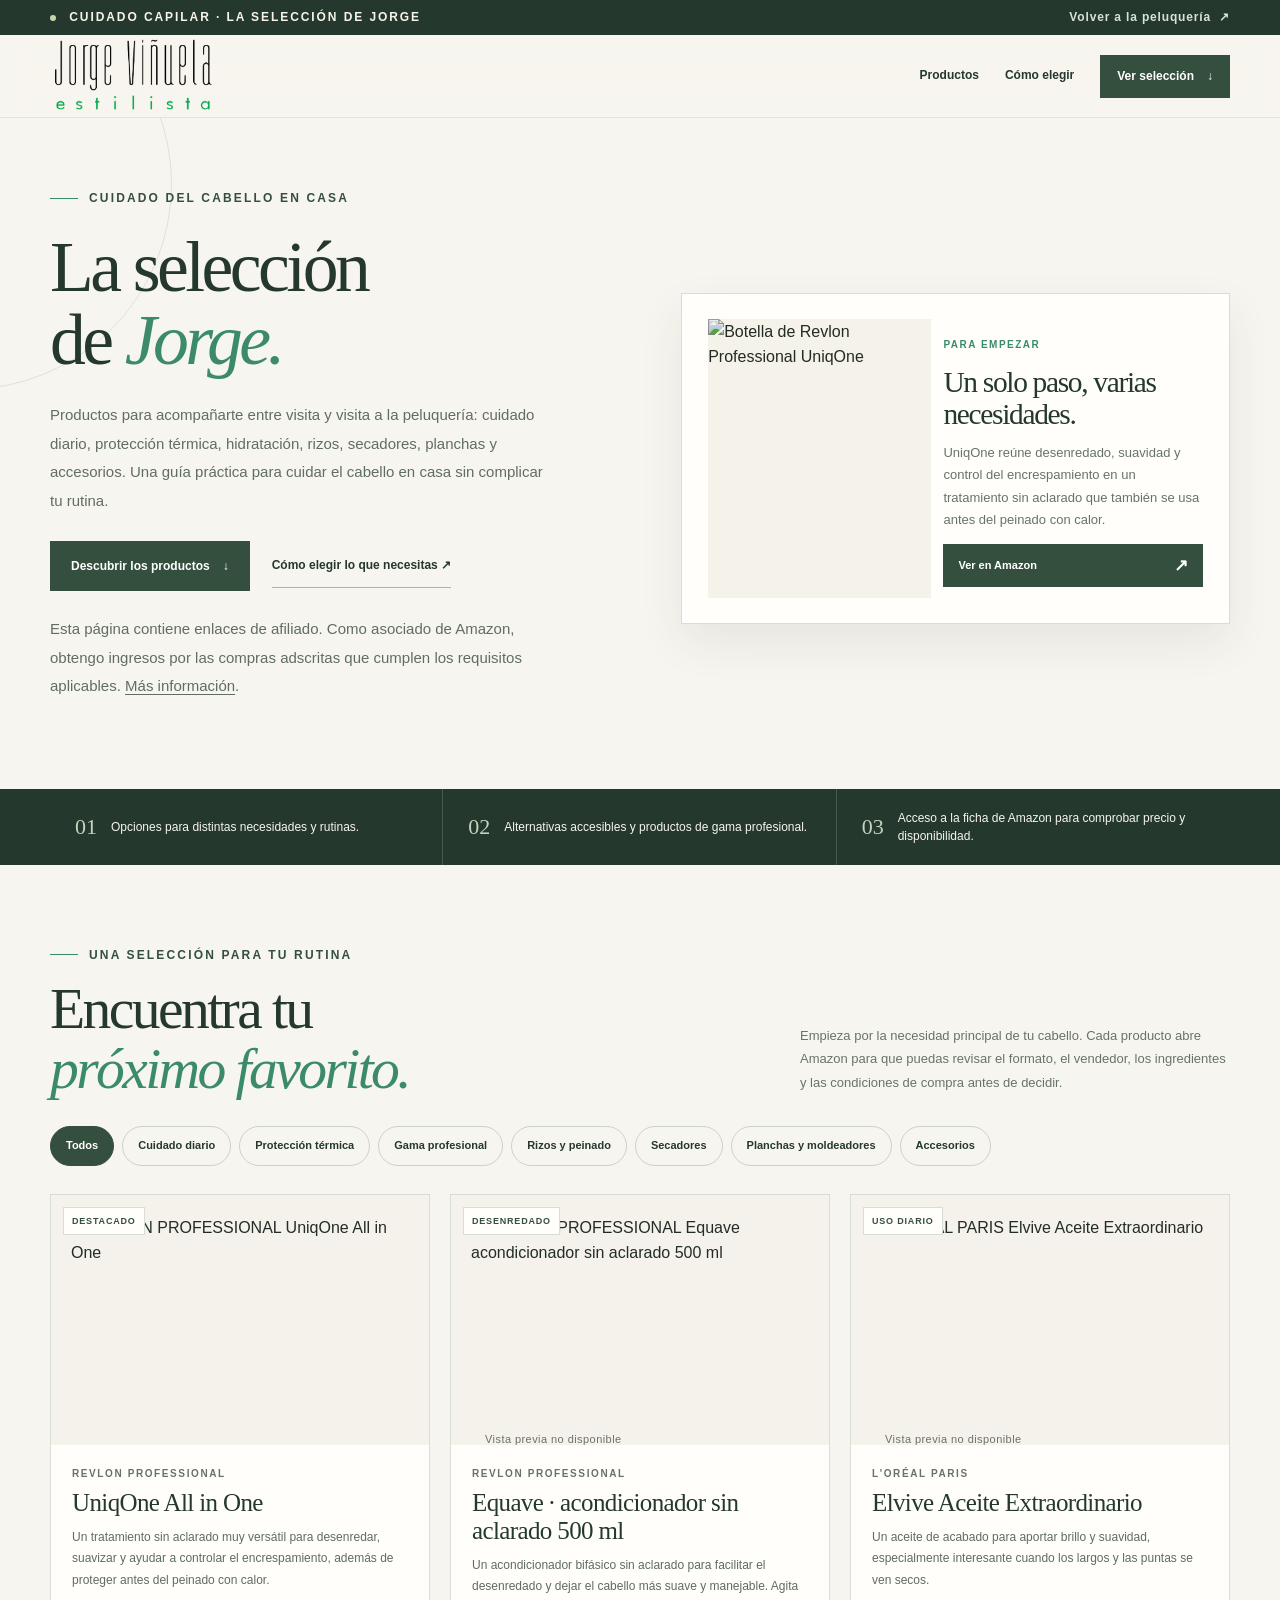
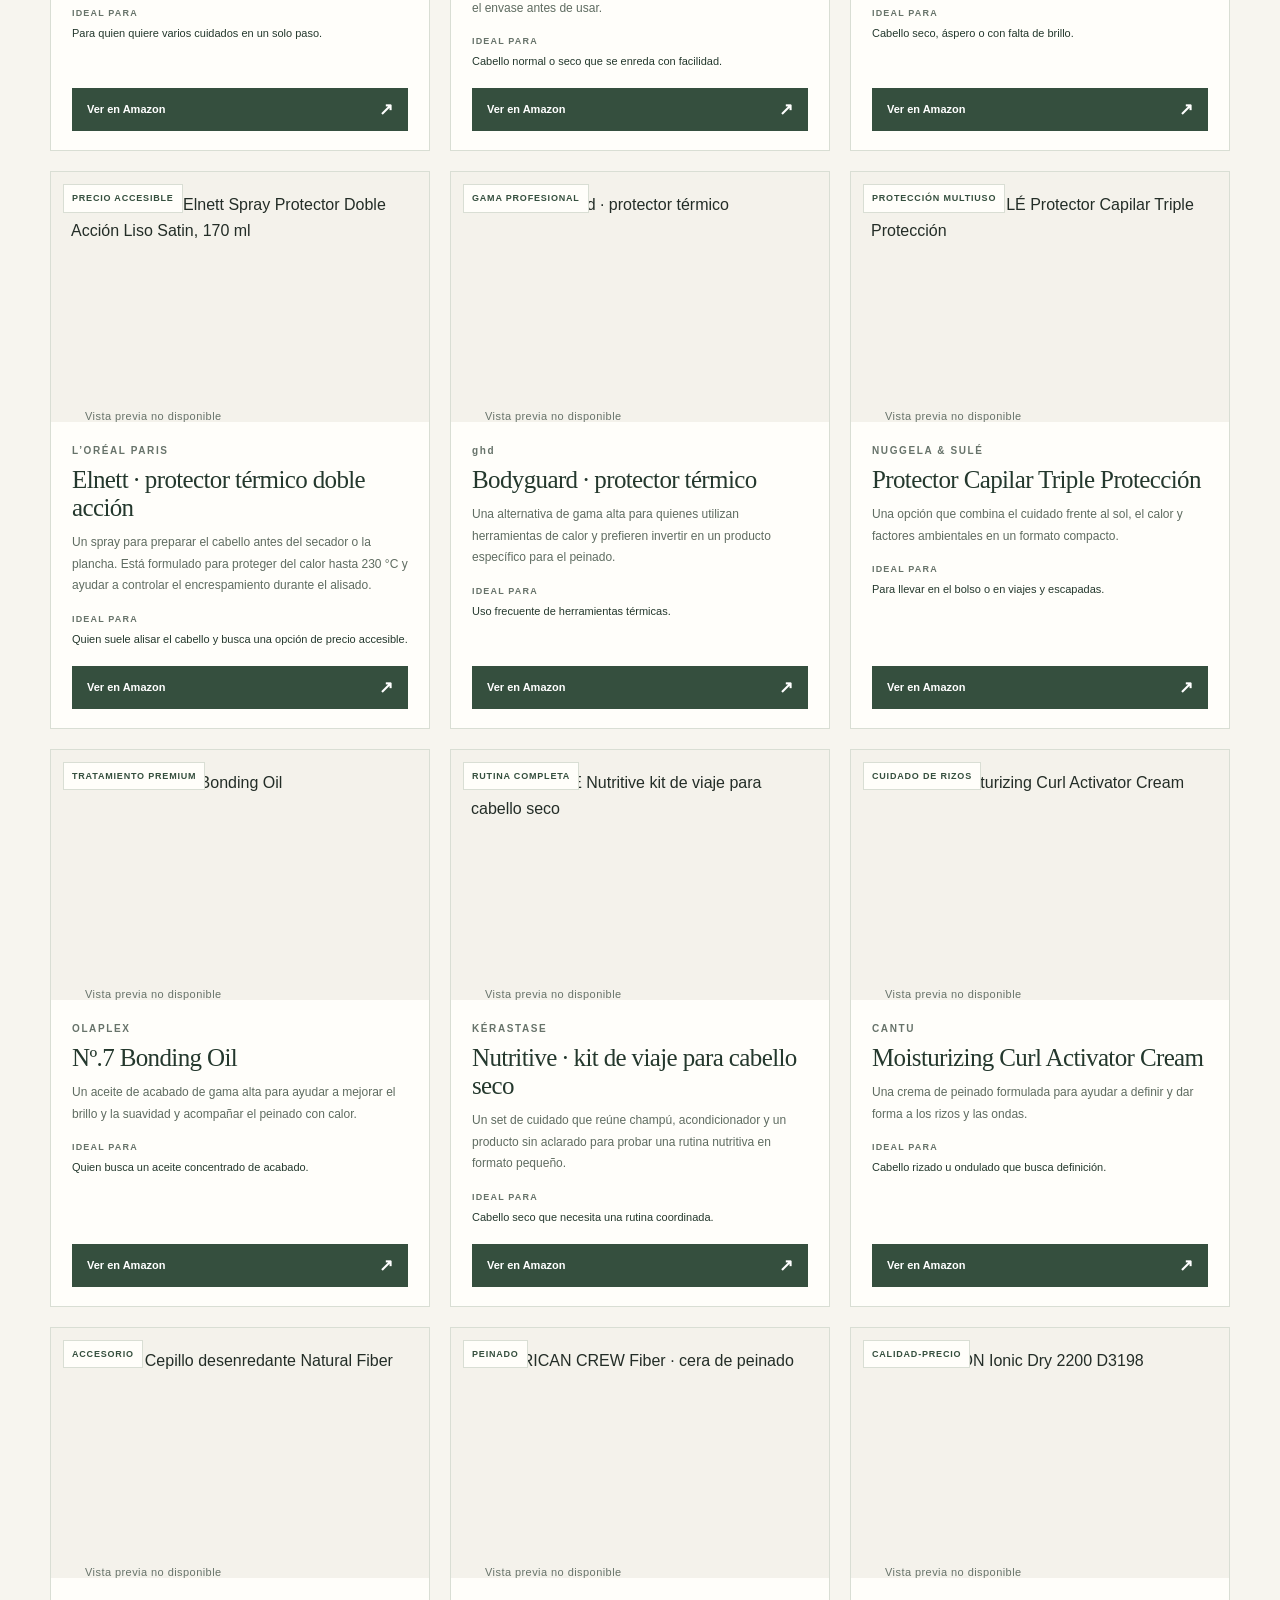
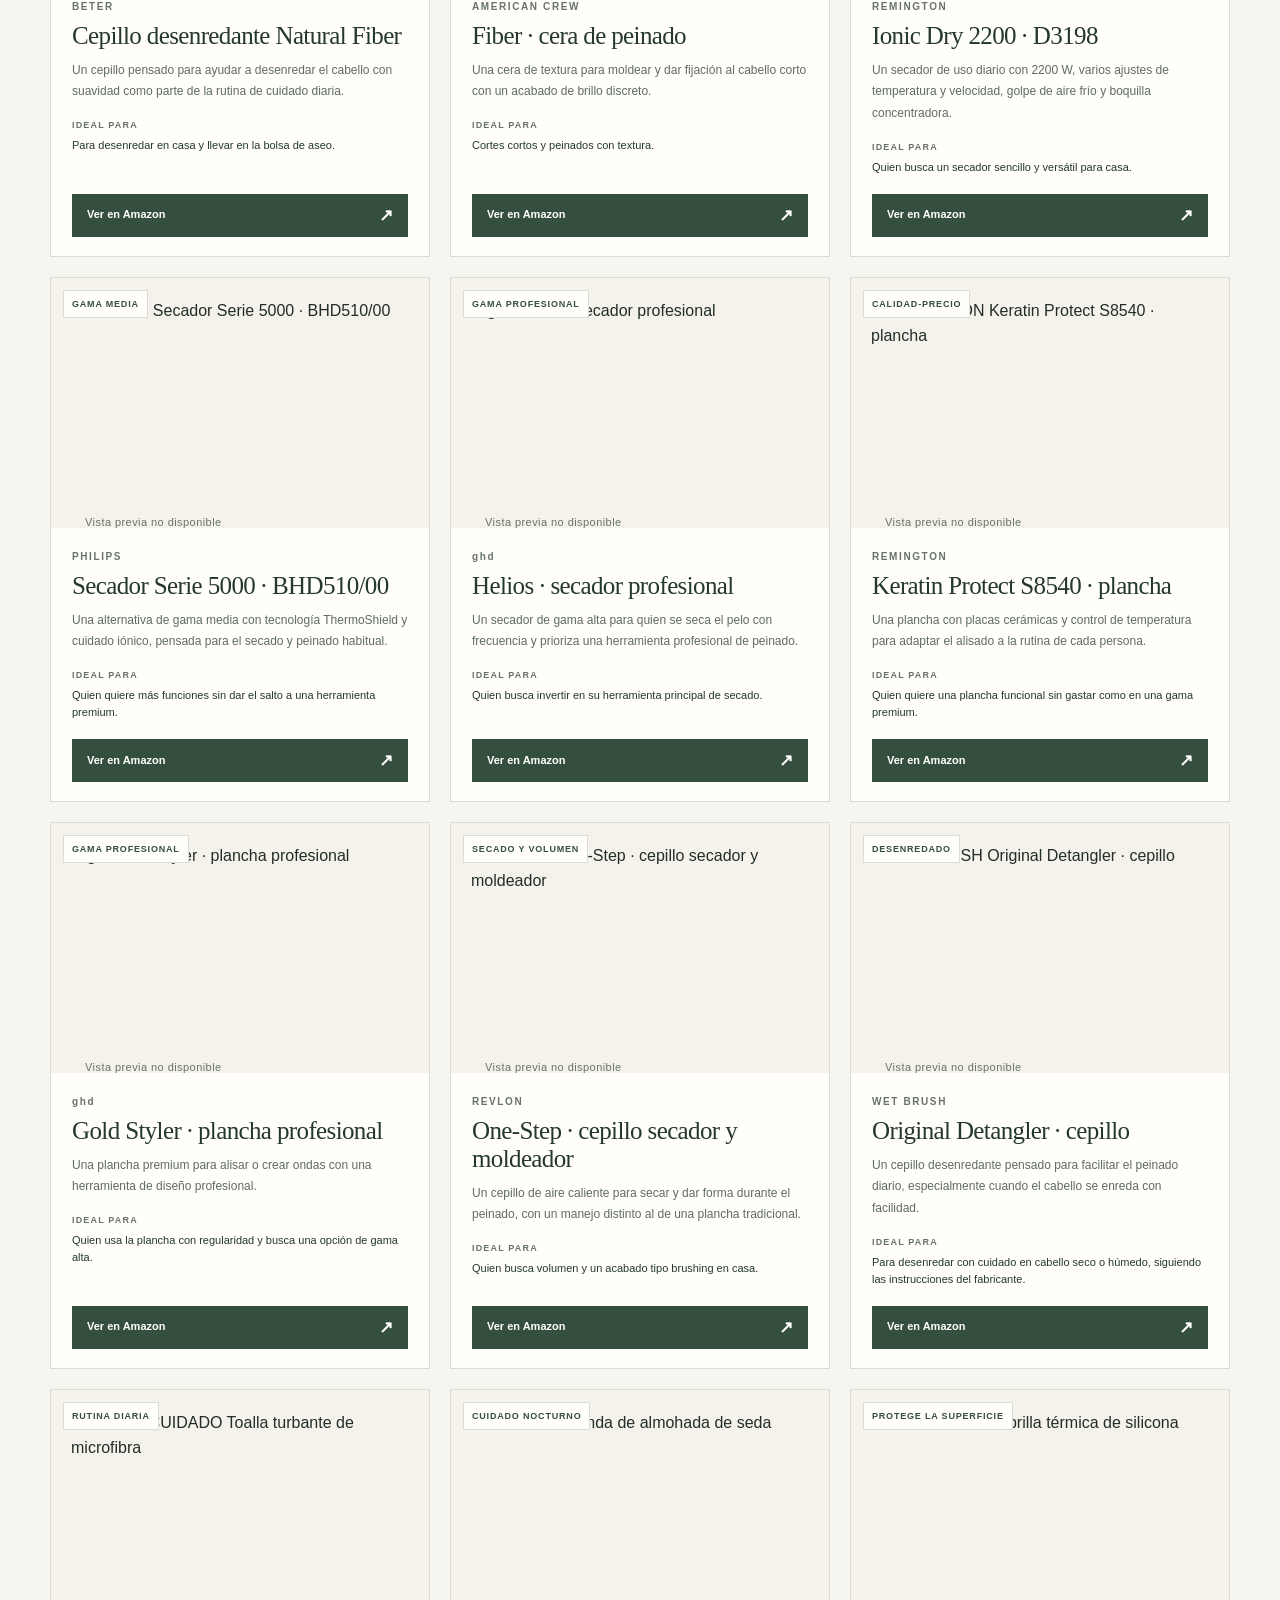
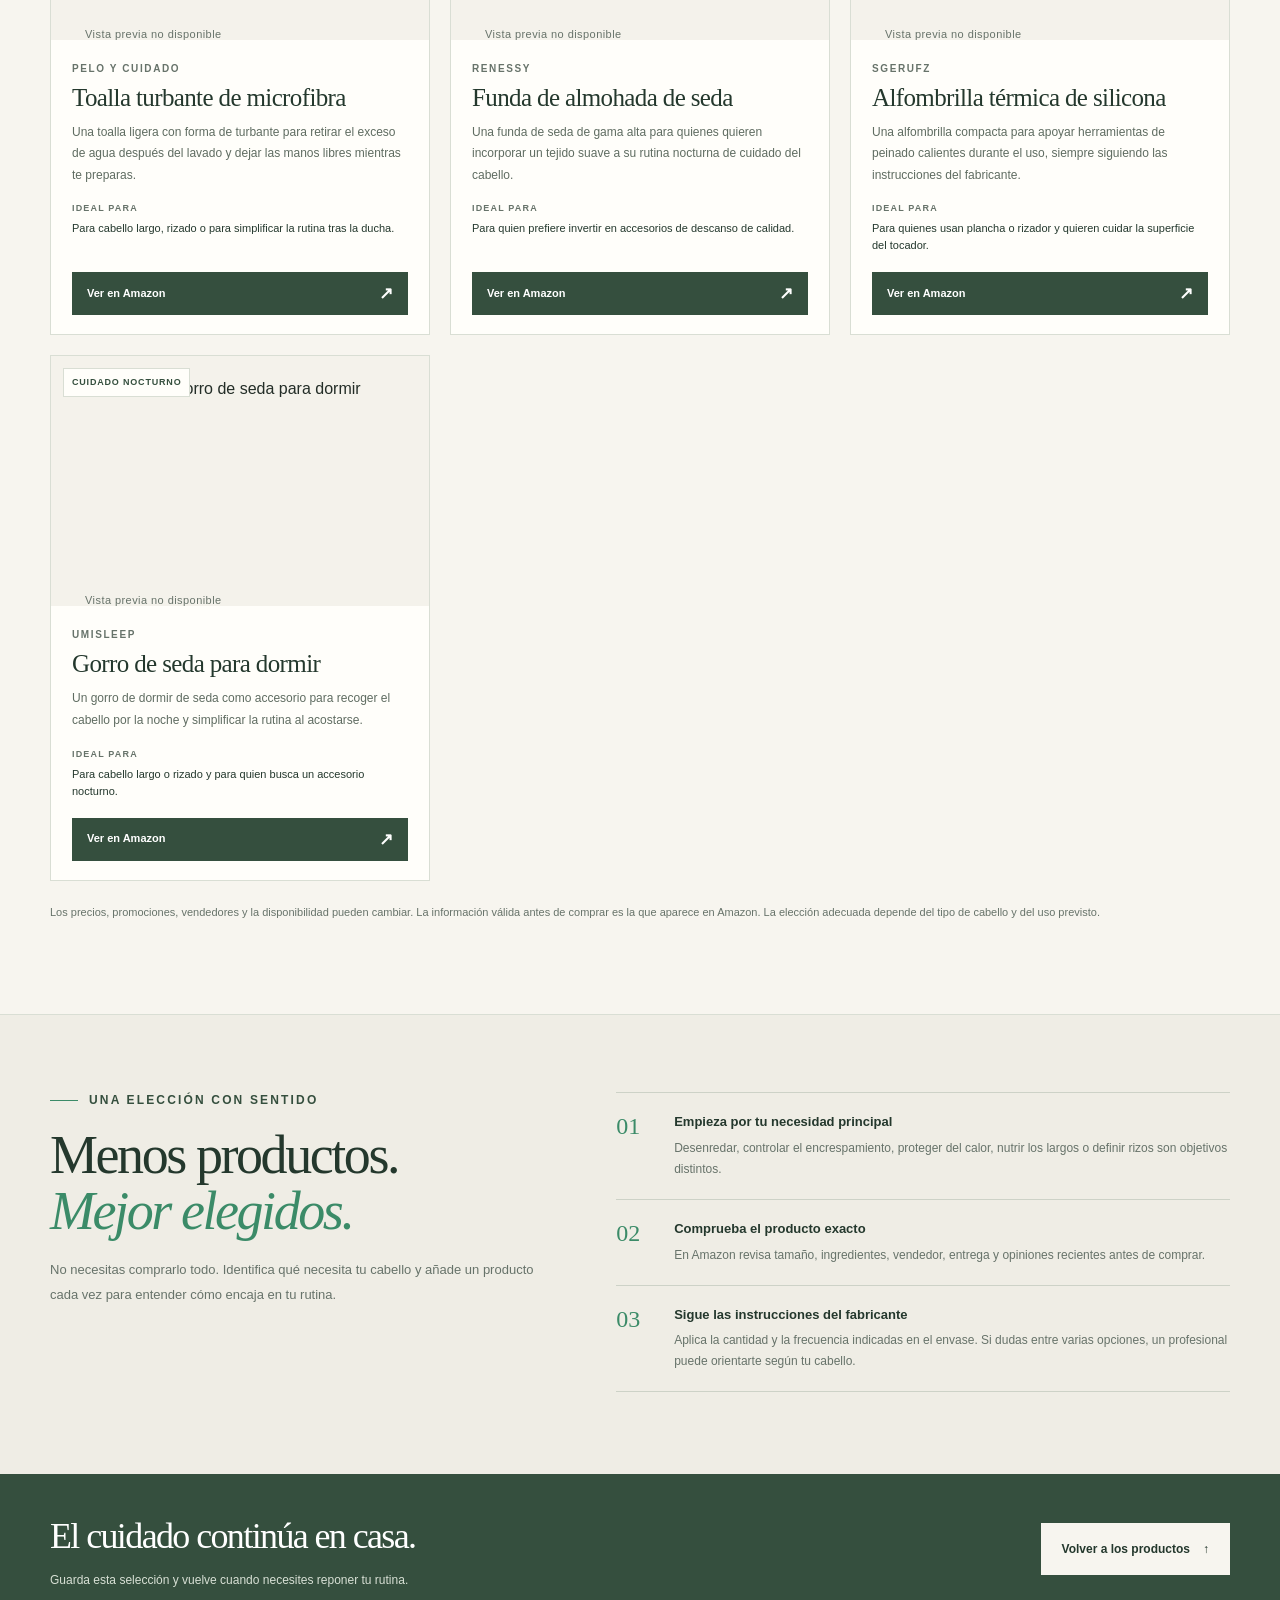
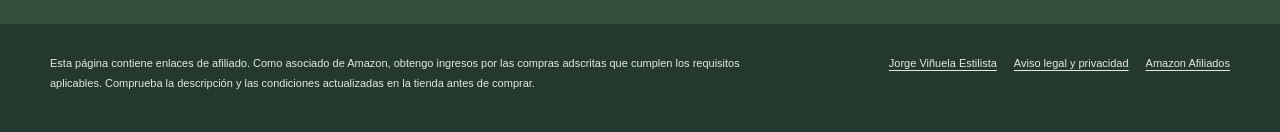
==== commit 68f9c60a: "Actualiza imágenes de herramientas y simplifica aviso afiliado" ====
--- a/la-seleccion-de-jorge/index.html
+++ b/la-seleccion-de-jorge/index.html
@@ -389,7 +389,7 @@
         <article class="pick-card" data-category="secadores" id="philips-bhd510">
           <a class="pick-image" href="https://www.amazon.es/dp/B097PLZB7M?tag=astro210a-21" target="_blank" rel="sponsored nofollow noopener noreferrer" aria-label="Ver Secador Serie 5000 · BHD510/00 en Amazon">
             <span class="pick-badge">GAMA MEDIA</span>
-            <img src="https://www.4home.co.za/images/stories/virtuemart/product/BHD510.jpg" alt="PHILIPS Secador Serie 5000 · BHD510/00" loading="lazy" referrerpolicy="no-referrer">
+            <img src="https://philips-eshop.hr/cdn/shop/files/4527a3dbf81f4d3aa55fae77013b0c51.png?v=1749475665" alt="PHILIPS Secador Serie 5000 · BHD510/00" loading="lazy" referrerpolicy="no-referrer">
           </a>
           <div class="pick-copy">
             <p class="pick-brand">PHILIPS</p>
@@ -441,7 +441,7 @@
         <article class="pick-card" data-category="herramientas" id="revlon-one-step">
           <a class="pick-image" href="https://www.amazon.es/dp/B0D98PWHXN?tag=astro210a-21" target="_blank" rel="sponsored nofollow noopener noreferrer" aria-label="Ver One-Step · cepillo secador y moldeador en Amazon">
             <span class="pick-badge">SECADO Y VOLUMEN</span>
-            <img src="https://www.buysbest.co.uk/wp-content/uploads/2022/11/image374837958.jpg" alt="REVLON One-Step · cepillo secador y moldeador" loading="lazy" referrerpolicy="no-referrer">
+            <img src="https://cdn.grupoelcorteingles.es/SGFM/dctm/MEDIA03/202203/08/00107755001000____6__1200x1200.jpg" alt="REVLON One-Step · cepillo secador y moldeador" loading="lazy" referrerpolicy="no-referrer">
           </a>
           <div class="pick-copy">
             <p class="pick-brand">REVLON</p>
@@ -454,7 +454,7 @@
         <article class="pick-card" data-category="accesorios" id="wet-brush-original">
           <a class="pick-image" href="https://www.amazon.es/dp/B005LPN8R6?tag=astro210a-21" target="_blank" rel="sponsored nofollow noopener noreferrer" aria-label="Ver Original Detangler · cepillo en Amazon">
             <span class="pick-badge">DESENREDADO</span>
-            <img src="https://product.hstatic.net/1000347328/product/bwr830ppnk_85d2651e586a44d6a818bb98bb9d0da2.jpg" alt="WET BRUSH Original Detangler · cepillo" loading="lazy" referrerpolicy="no-referrer">
+            <img src="https://www.lordsgroomingproducts.com/cdn/shop/files/WetBrushTheOriginalDetanglerBrush4.jpg?v=1725101601&amp;width=1393" alt="WET BRUSH Original Detangler · cepillo" loading="lazy" referrerpolicy="no-referrer">
           </a>
           <div class="pick-copy">
             <p class="pick-brand">WET BRUSH</p>
@@ -544,7 +544,7 @@
   </main>
   <footer class="pick-footer">
     <div class="container pick-footer-inner">
-      <p>Esta página contiene enlaces de afiliado. Como asociado de Amazon, obtengo ingresos por las compras adscritas que cumplen los requisitos aplicables. Las recomendaciones son informativas y no implican que todos los productos hayan sido probados personalmente por Jorge. Comprueba la descripción y las condiciones actualizadas en la tienda antes de comprar.</p>
+      <p>Esta página contiene enlaces de afiliado. Como asociado de Amazon, obtengo ingresos por las compras adscritas que cumplen los requisitos aplicables. Comprueba la descripción y las condiciones actualizadas en la tienda antes de comprar.</p>
       <div class="pick-footer-links"><a href="/">Jorge Viñuela Estilista</a><a href="/aviso-legal.html">Aviso legal y privacidad</a><a href="https://afiliados.amazon.es/" target="_blank" rel="noopener noreferrer">Amazon Afiliados</a></div>
     </div>
   </footer>
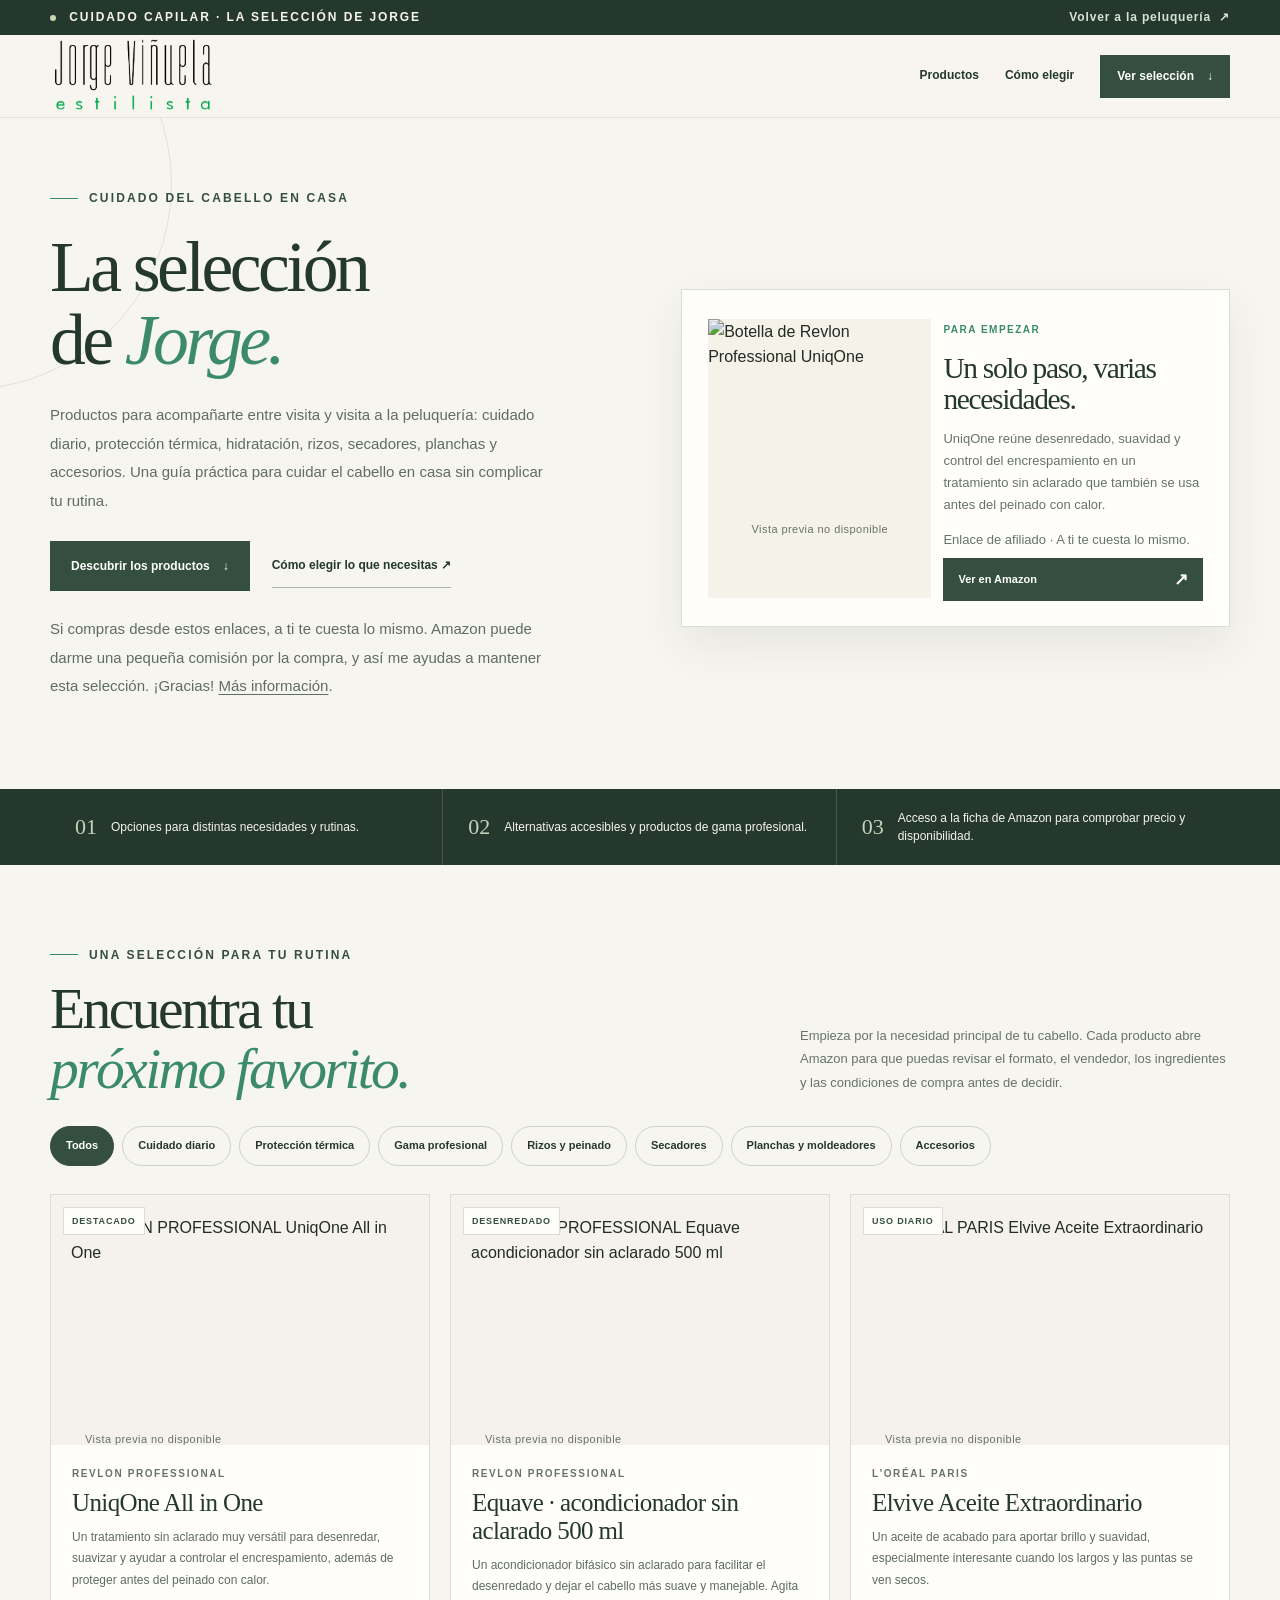
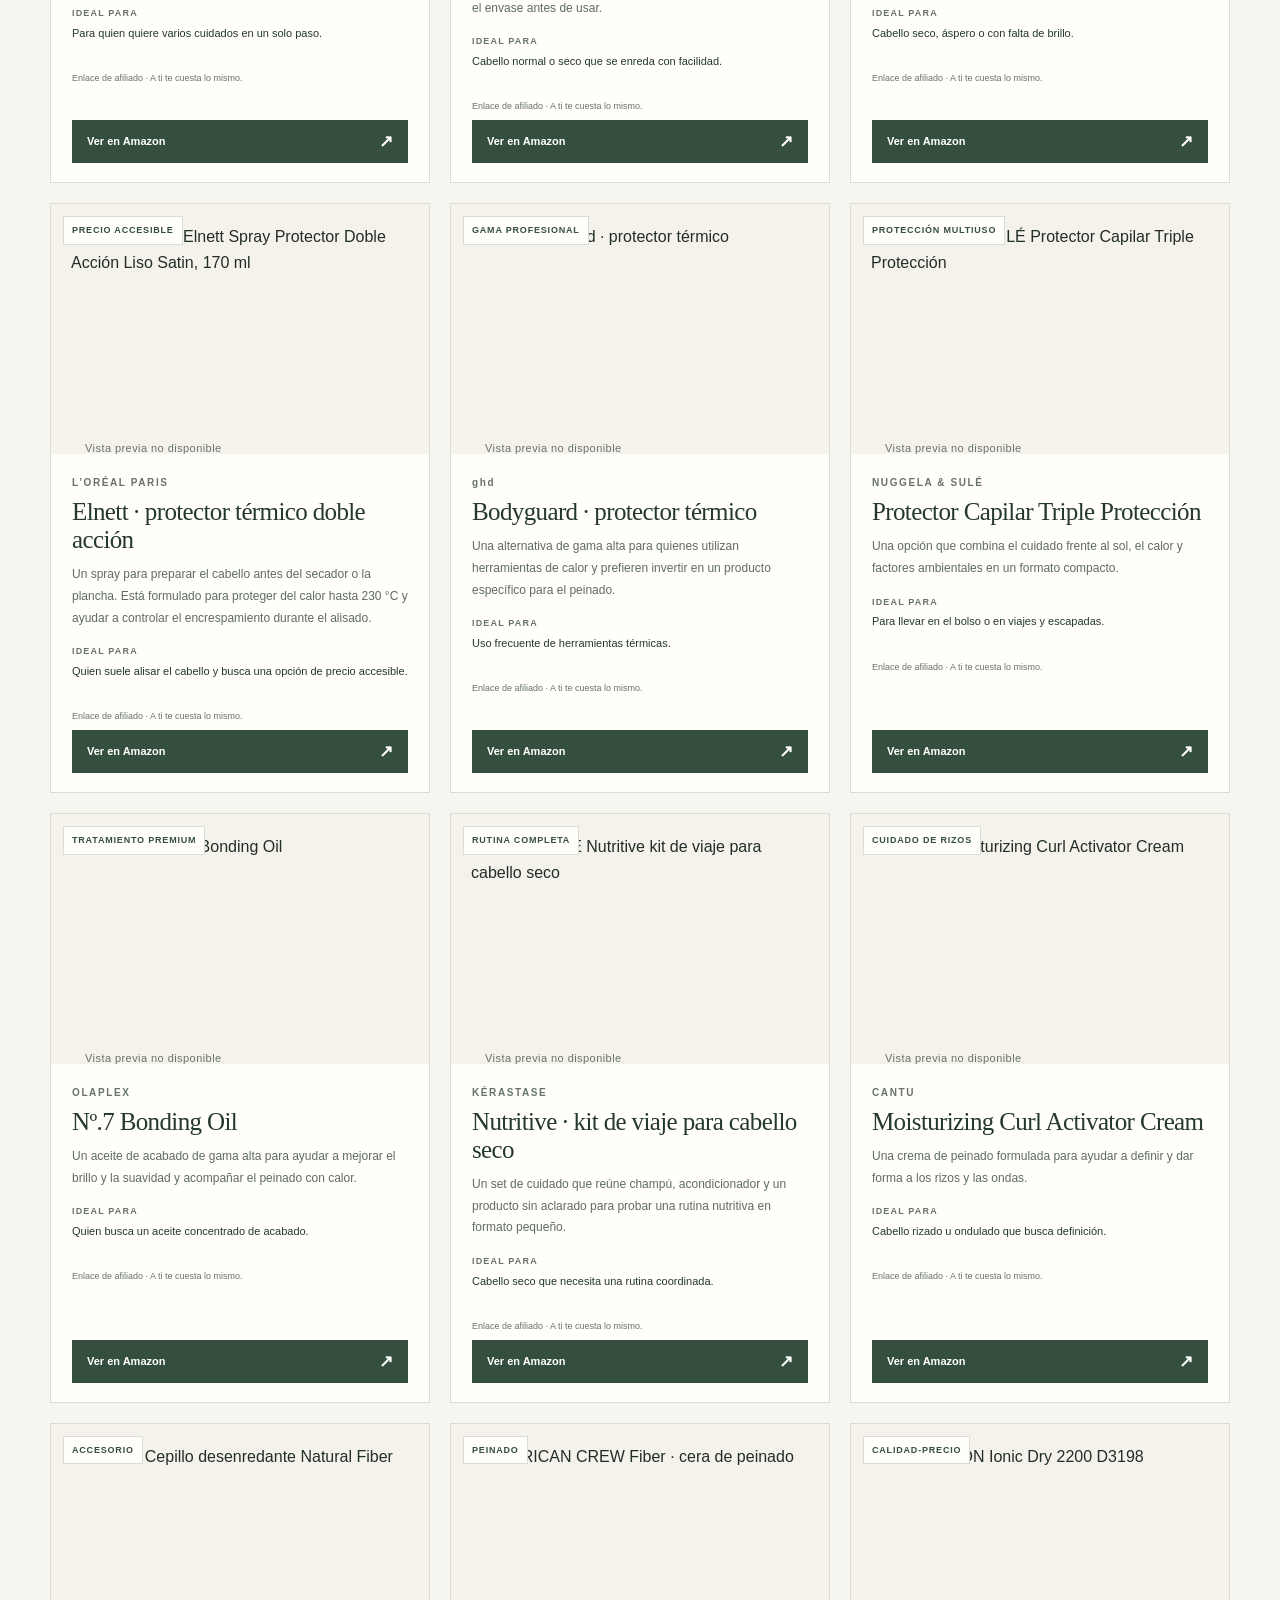
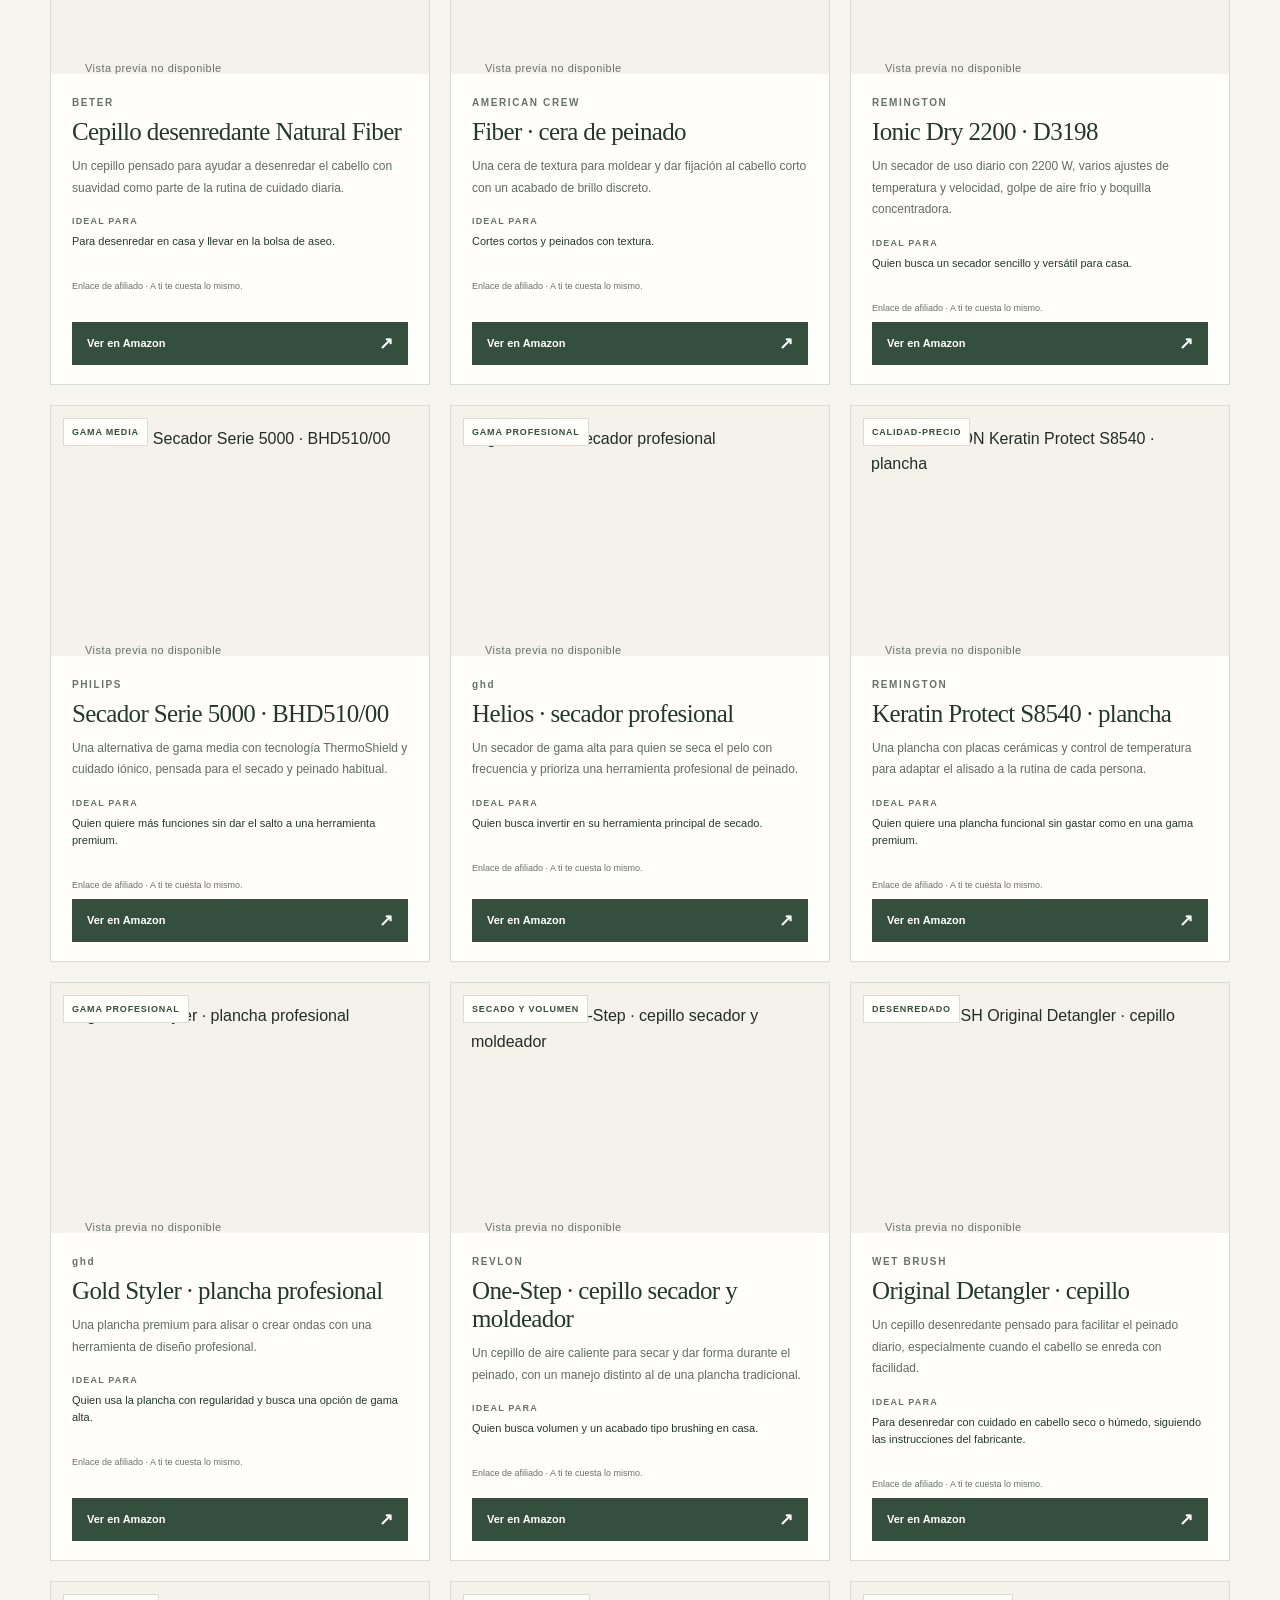
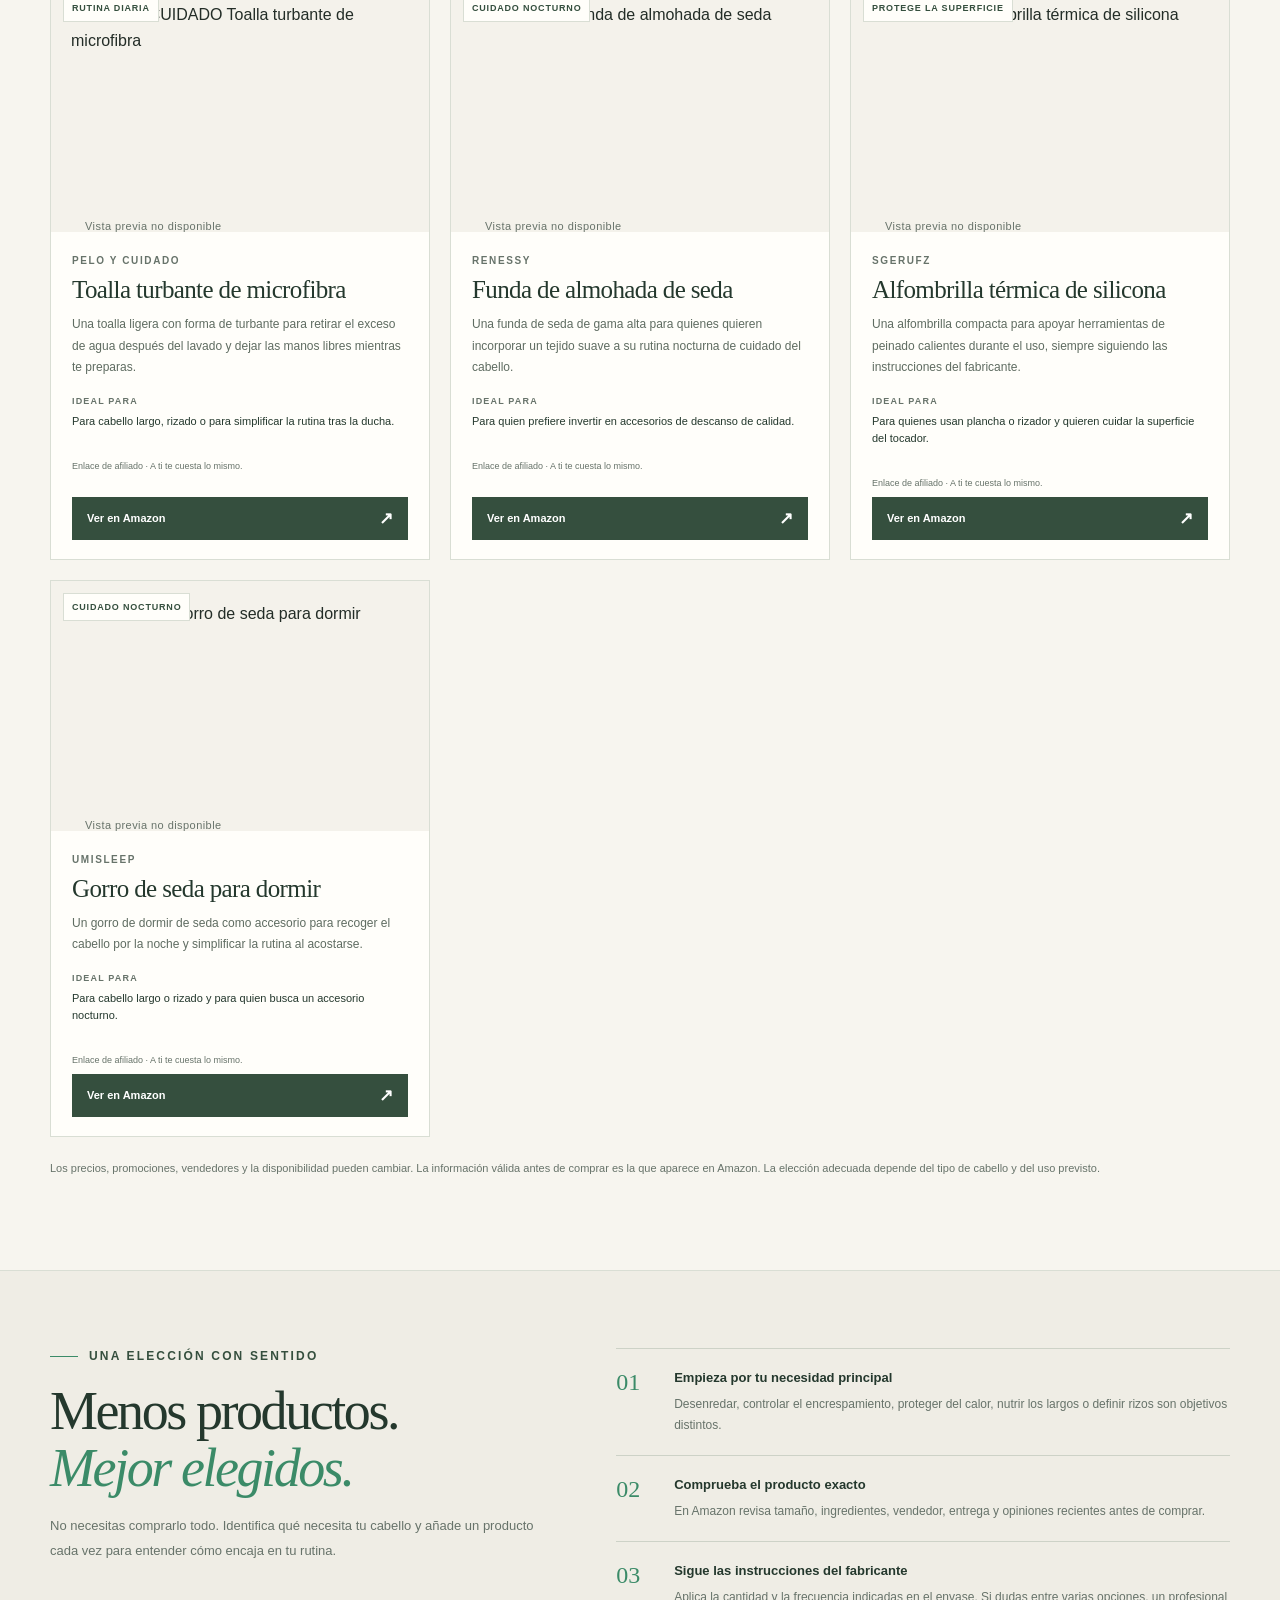
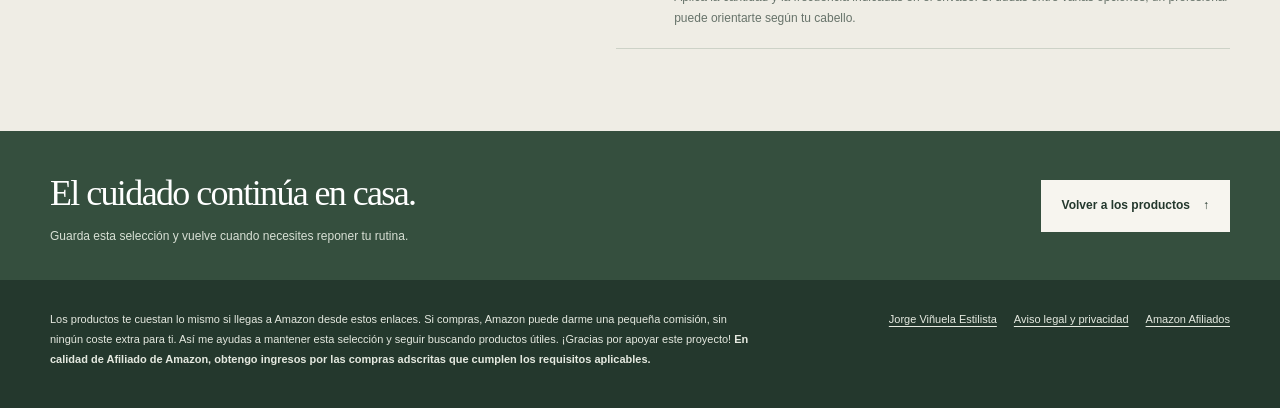
==== commit 4392bede: "Humaniza aviso de afiliación y corrige imágenes de herramientas" ====
--- a/la-seleccion-de-jorge/index.html
+++ b/la-seleccion-de-jorge/index.html
@@ -71,6 +71,8 @@
     .pick-for span { color:var(--muted); font-size:9px; font-weight:800; letter-spacing:.13em; }
     .pick-link { display:flex; align-items:center; justify-content:space-between; gap:12px; width:100%; margin-top:auto; background:var(--green); color:#fff; padding:13px 15px; font-size:11px; line-height:1.4; font-weight:800; transition:background .2s,transform .2s; }
     .pick-link:hover { background:var(--green-dark); transform:translateY(-1px); }
+    .pick-affiliate-note { color:var(--muted); font-size:9px; line-height:1.45; margin:12px 0 7px; }
+    .pick-feature-copy .pick-affiliate-note { margin-top:10px; }
     .pick-link span { font-size:17px; line-height:1; }
     .pick-refresh-note { color:var(--muted); margin:22px 0 0; font-size:11px; line-height:1.75; }
     .pick-how { padding:77px 0 82px; background:var(--paper-deep); border-top:1px solid var(--line); }
@@ -187,7 +189,7 @@
             <a class="button button-primary" href="#productos">Descubrir los productos <span aria-hidden="true">↓</span></a>
             <a class="pick-secondary" href="#como-elegir">Cómo elegir lo que necesitas ↗</a>
           </div>
-          <p class="pick-disclosure">Esta página contiene enlaces de afiliado. Como asociado de Amazon, obtengo ingresos por las compras adscritas que cumplen los requisitos aplicables. <a href="https://afiliados.amazon.es/" target="_blank" rel="noopener noreferrer">Más información</a>.</p>
+          <p class="pick-disclosure">Si compras desde estos enlaces, a ti te cuesta lo mismo. Amazon puede darme una pequeña comisión por la compra, y así me ayudas a mantener esta selección. ¡Gracias! <a href="https://afiliados.amazon.es/" target="_blank" rel="noopener noreferrer">Más información</a>.</p>
         </div>
         <aside class="pick-feature" aria-label="Producto destacado">
           <a class="pick-feature-image" href="https://www.amazon.es/dp/B00M9B66BU?linkCode=ll2&amp;tag=astro210a-21&amp;linkId=2800b8c8e76e2980564697763d34a007" target="_blank" rel="sponsored nofollow noopener noreferrer" aria-label="Ver Revlon Professional UniqOne en Amazon">
@@ -197,6 +199,7 @@
             <span class="pick-feature-label">PARA EMPEZAR</span>
             <h2>Un solo paso, varias necesidades.</h2>
             <p>UniqOne reúne desenredado, suavidad y control del encrespamiento en un tratamiento sin aclarado que también se usa antes del peinado con calor.</p>
+            <p class="pick-affiliate-note">Enlace de afiliado · A ti te cuesta lo mismo.</p>
             <a class="pick-link" href="https://www.amazon.es/dp/B00M9B66BU?linkCode=ll2&amp;tag=astro210a-21&amp;linkId=2800b8c8e76e2980564697763d34a007" target="_blank" rel="sponsored nofollow noopener noreferrer">Ver en Amazon <span aria-hidden="true">↗</span></a>
           </div>
         </aside>
@@ -239,6 +242,7 @@
             <h3>UniqOne All in One</h3>
             <p class="pick-description">Un tratamiento sin aclarado muy versátil para desenredar, suavizar y ayudar a controlar el encrespamiento, además de proteger antes del peinado con calor.</p>
             <p class="pick-for"><span>IDEAL PARA</span>Para quien quiere varios cuidados en un solo paso.</p>
+            <p class="pick-affiliate-note">Enlace de afiliado · A ti te cuesta lo mismo.</p>
             <a class="pick-link" href="https://www.amazon.es/dp/B00M9B66BU?linkCode=ll2&amp;tag=astro210a-21&amp;linkId=2800b8c8e76e2980564697763d34a007" target="_blank" rel="sponsored nofollow noopener noreferrer">Ver en Amazon <span aria-hidden="true">↗</span></a>
           </div>
         </article>
@@ -252,6 +256,7 @@
             <h3>Equave · acondicionador sin aclarado 500 ml</h3>
             <p class="pick-description">Un acondicionador bifásico sin aclarado para facilitar el desenredado y dejar el cabello más suave y manejable. Agita el envase antes de usar.</p>
             <p class="pick-for"><span>IDEAL PARA</span>Cabello normal o seco que se enreda con facilidad.</p>
+            <p class="pick-affiliate-note">Enlace de afiliado · A ti te cuesta lo mismo.</p>
             <a class="pick-link" href="https://www.amazon.es/dp/B00CZCD63O?linkCode=ll2&amp;tag=astro210a-21&amp;linkId=ccda77e537b01b64e283ccea0bc0947a" target="_blank" rel="sponsored nofollow noopener noreferrer">Ver en Amazon <span aria-hidden="true">↗</span></a>
           </div>
         </article>
@@ -265,6 +270,7 @@
             <h3>Elvive Aceite Extraordinario</h3>
             <p class="pick-description">Un aceite de acabado para aportar brillo y suavidad, especialmente interesante cuando los largos y las puntas se ven secos.</p>
             <p class="pick-for"><span>IDEAL PARA</span>Cabello seco, áspero o con falta de brillo.</p>
+            <p class="pick-affiliate-note">Enlace de afiliado · A ti te cuesta lo mismo.</p>
             <a class="pick-link" href="https://www.amazon.es/dp/B0CXF14DLD?linkCode=ll2&amp;tag=astro210a-21&amp;linkId=9e7a418d09b480ea63f6b4ccbfea45df" target="_blank" rel="sponsored nofollow noopener noreferrer">Ver en Amazon <span aria-hidden="true">↗</span></a>
           </div>
         </article>
@@ -278,6 +284,7 @@
             <h3>Elnett · protector térmico doble acción</h3>
             <p class="pick-description">Un spray para preparar el cabello antes del secador o la plancha. Está formulado para proteger del calor hasta 230 °C y ayudar a controlar el encrespamiento durante el alisado.</p>
             <p class="pick-for"><span>IDEAL PARA</span>Quien suele alisar el cabello y busca una opción de precio accesible.</p>
+            <p class="pick-affiliate-note">Enlace de afiliado · A ti te cuesta lo mismo.</p>
             <a class="pick-link" href="https://www.amazon.es/dp/B00X9WKS0S?linkCode=ll2&amp;tag=astro210a-21&amp;linkId=bfb96a635226bdb2cb94eee449ab8d96" target="_blank" rel="sponsored nofollow noopener noreferrer">Ver en Amazon <span aria-hidden="true">↗</span></a>
           </div>
         </article>
@@ -292,6 +299,7 @@
             <h3>Bodyguard · protector térmico</h3>
             <p class="pick-description">Una alternativa de gama alta para quienes utilizan herramientas de calor y prefieren invertir en un producto específico para el peinado.</p>
             <p class="pick-for"><span>IDEAL PARA</span>Uso frecuente de herramientas térmicas.</p>
+            <p class="pick-affiliate-note">Enlace de afiliado · A ti te cuesta lo mismo.</p>
             <a class="pick-link" href="https://www.amazon.es/dp/B017NHI25M?linkCode=ll2&amp;tag=astro210a-21&amp;linkId=da0b011b45925bd76ae7a47a80d3418c" target="_blank" rel="sponsored nofollow noopener noreferrer">Ver en Amazon <span aria-hidden="true">↗</span></a>
           </div>
         </article>
@@ -305,6 +313,7 @@
             <h3>Protector Capilar Triple Protección</h3>
             <p class="pick-description">Una opción que combina el cuidado frente al sol, el calor y factores ambientales en un formato compacto.</p>
             <p class="pick-for"><span>IDEAL PARA</span>Para llevar en el bolso o en viajes y escapadas.</p>
+            <p class="pick-affiliate-note">Enlace de afiliado · A ti te cuesta lo mismo.</p>
             <a class="pick-link" href="https://www.amazon.es/dp/B073PXS9SN?linkCode=ll2&amp;tag=astro210a-21&amp;linkId=aed120037eab0c29a9b3f454649d9779" target="_blank" rel="sponsored nofollow noopener noreferrer">Ver en Amazon <span aria-hidden="true">↗</span></a>
           </div>
         </article>
@@ -318,6 +327,7 @@
             <h3>Nº.7 Bonding Oil</h3>
             <p class="pick-description">Un aceite de acabado de gama alta para ayudar a mejorar el brillo y la suavidad y acompañar el peinado con calor.</p>
             <p class="pick-for"><span>IDEAL PARA</span>Quien busca un aceite concentrado de acabado.</p>
+            <p class="pick-affiliate-note">Enlace de afiliado · A ti te cuesta lo mismo.</p>
             <a class="pick-link" href="https://www.amazon.es/dp/B07ZHKTQL3?linkCode=ll2&amp;tag=astro210a-21&amp;linkId=66b4c0cd8e6f34d25c71be0a36d757d3" target="_blank" rel="sponsored nofollow noopener noreferrer">Ver en Amazon <span aria-hidden="true">↗</span></a>
           </div>
         </article>
@@ -331,6 +341,7 @@
             <h3>Nutritive · kit de viaje para cabello seco</h3>
             <p class="pick-description">Un set de cuidado que reúne champú, acondicionador y un producto sin aclarado para probar una rutina nutritiva en formato pequeño.</p>
             <p class="pick-for"><span>IDEAL PARA</span>Cabello seco que necesita una rutina coordinada.</p>
+            <p class="pick-affiliate-note">Enlace de afiliado · A ti te cuesta lo mismo.</p>
             <a class="pick-link" href="https://www.amazon.es/dp/B0CTQYG6TM?linkCode=ll2&amp;tag=astro210a-21&amp;linkId=e89d4adddb408080786d5aa12b53772b" target="_blank" rel="sponsored nofollow noopener noreferrer">Ver en Amazon <span aria-hidden="true">↗</span></a>
           </div>
         </article>
@@ -344,6 +355,7 @@
             <h3>Moisturizing Curl Activator Cream</h3>
             <p class="pick-description">Una crema de peinado formulada para ayudar a definir y dar forma a los rizos y las ondas.</p>
             <p class="pick-for"><span>IDEAL PARA</span>Cabello rizado u ondulado que busca definición.</p>
+            <p class="pick-affiliate-note">Enlace de afiliado · A ti te cuesta lo mismo.</p>
             <a class="pick-link" href="https://www.amazon.es/dp/B009AZ3WH4?linkCode=ll2&amp;tag=astro210a-21&amp;linkId=3b58927ec7cad13649ea7cd236693b58" target="_blank" rel="sponsored nofollow noopener noreferrer">Ver en Amazon <span aria-hidden="true">↗</span></a>
           </div>
         </article>
@@ -357,6 +369,7 @@
             <h3>Cepillo desenredante Natural Fiber</h3>
             <p class="pick-description">Un cepillo pensado para ayudar a desenredar el cabello con suavidad como parte de la rutina de cuidado diaria.</p>
             <p class="pick-for"><span>IDEAL PARA</span>Para desenredar en casa y llevar en la bolsa de aseo.</p>
+            <p class="pick-affiliate-note">Enlace de afiliado · A ti te cuesta lo mismo.</p>
             <a class="pick-link" href="https://www.amazon.es/dp/B07PZ2H67L?linkCode=ll2&amp;tag=astro210a-21&amp;linkId=3dc2a90b099aafc0890251711ca8e3ec" target="_blank" rel="sponsored nofollow noopener noreferrer">Ver en Amazon <span aria-hidden="true">↗</span></a>
           </div>
         </article>
@@ -370,6 +383,7 @@
             <h3>Fiber · cera de peinado</h3>
             <p class="pick-description">Una cera de textura para moldear y dar fijación al cabello corto con un acabado de brillo discreto.</p>
             <p class="pick-for"><span>IDEAL PARA</span>Cortes cortos y peinados con textura.</p>
+            <p class="pick-affiliate-note">Enlace de afiliado · A ti te cuesta lo mismo.</p>
             <a class="pick-link" href="https://www.amazon.es/dp/B0BQCTF5BW?linkCode=ll2&amp;tag=astro210a-21&amp;linkId=aba58bbb0170b4b96b15807424bd3388" target="_blank" rel="sponsored nofollow noopener noreferrer">Ver en Amazon <span aria-hidden="true">↗</span></a>
           </div>
         </article>
@@ -383,6 +397,7 @@
             <h3>Ionic Dry 2200 · D3198</h3>
             <p class="pick-description">Un secador de uso diario con 2200 W, varios ajustes de temperatura y velocidad, golpe de aire frío y boquilla concentradora.</p>
             <p class="pick-for"><span>IDEAL PARA</span>Quien busca un secador sencillo y versátil para casa.</p>
+            <p class="pick-affiliate-note">Enlace de afiliado · A ti te cuesta lo mismo.</p>
             <a class="pick-link" href="https://www.amazon.es/dp/B08DJ18C85?tag=astro210a-21" target="_blank" rel="sponsored nofollow noopener noreferrer">Ver en Amazon <span aria-hidden="true">↗</span></a>
           </div>
         </article>
@@ -396,6 +411,7 @@
             <h3>Secador Serie 5000 · BHD510/00</h3>
             <p class="pick-description">Una alternativa de gama media con tecnología ThermoShield y cuidado iónico, pensada para el secado y peinado habitual.</p>
             <p class="pick-for"><span>IDEAL PARA</span>Quien quiere más funciones sin dar el salto a una herramienta premium.</p>
+            <p class="pick-affiliate-note">Enlace de afiliado · A ti te cuesta lo mismo.</p>
             <a class="pick-link" href="https://www.amazon.es/dp/B097PLZB7M?tag=astro210a-21" target="_blank" rel="sponsored nofollow noopener noreferrer">Ver en Amazon <span aria-hidden="true">↗</span></a>
           </div>
         </article>
@@ -409,6 +425,7 @@
             <h3>Helios · secador profesional</h3>
             <p class="pick-description">Un secador de gama alta para quien se seca el pelo con frecuencia y prioriza una herramienta profesional de peinado.</p>
             <p class="pick-for"><span>IDEAL PARA</span>Quien busca invertir en su herramienta principal de secado.</p>
+            <p class="pick-affiliate-note">Enlace de afiliado · A ti te cuesta lo mismo.</p>
             <a class="pick-link" href="https://www.amazon.es/dp/B084QXHHKZ?tag=astro210a-21" target="_blank" rel="sponsored nofollow noopener noreferrer">Ver en Amazon <span aria-hidden="true">↗</span></a>
           </div>
         </article>
@@ -422,6 +439,7 @@
             <h3>Keratin Protect S8540 · plancha</h3>
             <p class="pick-description">Una plancha con placas cerámicas y control de temperatura para adaptar el alisado a la rutina de cada persona.</p>
             <p class="pick-for"><span>IDEAL PARA</span>Quien quiere una plancha funcional sin gastar como en una gama premium.</p>
+            <p class="pick-affiliate-note">Enlace de afiliado · A ti te cuesta lo mismo.</p>
             <a class="pick-link" href="https://www.amazon.es/dp/B073ZG6J9N?tag=astro210a-21" target="_blank" rel="sponsored nofollow noopener noreferrer">Ver en Amazon <span aria-hidden="true">↗</span></a>
           </div>
         </article>
@@ -435,32 +453,35 @@
             <h3>Gold Styler · plancha profesional</h3>
             <p class="pick-description">Una plancha premium para alisar o crear ondas con una herramienta de diseño profesional.</p>
             <p class="pick-for"><span>IDEAL PARA</span>Quien usa la plancha con regularidad y busca una opción de gama alta.</p>
+            <p class="pick-affiliate-note">Enlace de afiliado · A ti te cuesta lo mismo.</p>
             <a class="pick-link" href="https://www.amazon.es/dp/B0CCYPDLCQ?tag=astro210a-21" target="_blank" rel="sponsored nofollow noopener noreferrer">Ver en Amazon <span aria-hidden="true">↗</span></a>
           </div>
         </article>
         <article class="pick-card" data-category="herramientas" id="revlon-one-step">
           <a class="pick-image" href="https://www.amazon.es/dp/B0D98PWHXN?tag=astro210a-21" target="_blank" rel="sponsored nofollow noopener noreferrer" aria-label="Ver One-Step · cepillo secador y moldeador en Amazon">
             <span class="pick-badge">SECADO Y VOLUMEN</span>
-            <img src="https://cdn.grupoelcorteingles.es/SGFM/dctm/MEDIA03/202203/08/00107755001000____6__1200x1200.jpg" alt="REVLON One-Step · cepillo secador y moldeador" loading="lazy" referrerpolicy="no-referrer">
+            <img src="https://pharmacy.asda.com/_next/image?q=75&amp;url=https%3A%2F%2Fcdn11.bigcommerce.com%2Fs-g585yu857h%2Fproducts%2F1508%2Fimages%2F2019%2FRevlon-One-Step-Hair-Dryer-%252526-Styler__45917__21107.1738221828.1280.1280.jpg%3Fc%3D1&amp;w=1080" alt="REVLON One-Step · cepillo secador y moldeador" loading="lazy" referrerpolicy="no-referrer">
           </a>
           <div class="pick-copy">
             <p class="pick-brand">REVLON</p>
             <h3>One-Step · cepillo secador y moldeador</h3>
             <p class="pick-description">Un cepillo de aire caliente para secar y dar forma durante el peinado, con un manejo distinto al de una plancha tradicional.</p>
             <p class="pick-for"><span>IDEAL PARA</span>Quien busca volumen y un acabado tipo brushing en casa.</p>
+            <p class="pick-affiliate-note">Enlace de afiliado · A ti te cuesta lo mismo.</p>
             <a class="pick-link" href="https://www.amazon.es/dp/B0D98PWHXN?tag=astro210a-21" target="_blank" rel="sponsored nofollow noopener noreferrer">Ver en Amazon <span aria-hidden="true">↗</span></a>
           </div>
         </article>
         <article class="pick-card" data-category="accesorios" id="wet-brush-original">
           <a class="pick-image" href="https://www.amazon.es/dp/B005LPN8R6?tag=astro210a-21" target="_blank" rel="sponsored nofollow noopener noreferrer" aria-label="Ver Original Detangler · cepillo en Amazon">
             <span class="pick-badge">DESENREDADO</span>
-            <img src="https://www.lordsgroomingproducts.com/cdn/shop/files/WetBrushTheOriginalDetanglerBrush4.jpg?v=1725101601&amp;width=1393" alt="WET BRUSH Original Detangler · cepillo" loading="lazy" referrerpolicy="no-referrer">
+            <img src="https://www.pakcosmetics.com/images/content/productimgLarge/OriginalDetanglerBrushPink3.jpg" alt="WET BRUSH Original Detangler · cepillo" loading="lazy" referrerpolicy="no-referrer">
           </a>
           <div class="pick-copy">
             <p class="pick-brand">WET BRUSH</p>
             <h3>Original Detangler · cepillo</h3>
             <p class="pick-description">Un cepillo desenredante pensado para facilitar el peinado diario, especialmente cuando el cabello se enreda con facilidad.</p>
             <p class="pick-for"><span>IDEAL PARA</span>Para desenredar con cuidado en cabello seco o húmedo, siguiendo las instrucciones del fabricante.</p>
+            <p class="pick-affiliate-note">Enlace de afiliado · A ti te cuesta lo mismo.</p>
             <a class="pick-link" href="https://www.amazon.es/dp/B005LPN8R6?tag=astro210a-21" target="_blank" rel="sponsored nofollow noopener noreferrer">Ver en Amazon <span aria-hidden="true">↗</span></a>
           </div>
         </article>
@@ -474,6 +495,7 @@
             <h3>Toalla turbante de microfibra</h3>
             <p class="pick-description">Una toalla ligera con forma de turbante para retirar el exceso de agua después del lavado y dejar las manos libres mientras te preparas.</p>
             <p class="pick-for"><span>IDEAL PARA</span>Para cabello largo, rizado o para simplificar la rutina tras la ducha.</p>
+            <p class="pick-affiliate-note">Enlace de afiliado · A ti te cuesta lo mismo.</p>
             <a class="pick-link" href="https://www.amazon.es/dp/B0C2PVPHNJ?tag=astro210a-21" target="_blank" rel="sponsored nofollow noopener noreferrer">Ver en Amazon <span aria-hidden="true">↗</span></a>
           </div>
         </article>
@@ -487,6 +509,7 @@
             <h3>Funda de almohada de seda</h3>
             <p class="pick-description">Una funda de seda de gama alta para quienes quieren incorporar un tejido suave a su rutina nocturna de cuidado del cabello.</p>
             <p class="pick-for"><span>IDEAL PARA</span>Para quien prefiere invertir en accesorios de descanso de calidad.</p>
+            <p class="pick-affiliate-note">Enlace de afiliado · A ti te cuesta lo mismo.</p>
             <a class="pick-link" href="https://www.amazon.es/dp/B0CJ2RWRL8?tag=astro210a-21" target="_blank" rel="sponsored nofollow noopener noreferrer">Ver en Amazon <span aria-hidden="true">↗</span></a>
           </div>
         </article>
@@ -500,6 +523,7 @@
             <h3>Alfombrilla térmica de silicona</h3>
             <p class="pick-description">Una alfombrilla compacta para apoyar herramientas de peinado calientes durante el uso, siempre siguiendo las instrucciones del fabricante.</p>
             <p class="pick-for"><span>IDEAL PARA</span>Para quienes usan plancha o rizador y quieren cuidar la superficie del tocador.</p>
+            <p class="pick-affiliate-note">Enlace de afiliado · A ti te cuesta lo mismo.</p>
             <a class="pick-link" href="https://www.amazon.es/dp/B0DS26M5V2?tag=astro210a-21" target="_blank" rel="sponsored nofollow noopener noreferrer">Ver en Amazon <span aria-hidden="true">↗</span></a>
           </div>
         </article>
@@ -513,6 +537,7 @@
             <h3>Gorro de seda para dormir</h3>
             <p class="pick-description">Un gorro de dormir de seda como accesorio para recoger el cabello por la noche y simplificar la rutina al acostarse.</p>
             <p class="pick-for"><span>IDEAL PARA</span>Para cabello largo o rizado y para quien busca un accesorio nocturno.</p>
+            <p class="pick-affiliate-note">Enlace de afiliado · A ti te cuesta lo mismo.</p>
             <a class="pick-link" href="https://www.amazon.es/dp/B0DPK2LZRX?tag=astro210a-21" target="_blank" rel="sponsored nofollow noopener noreferrer">Ver en Amazon <span aria-hidden="true">↗</span></a>
           </div>
         </article>
@@ -544,7 +569,7 @@
   </main>
   <footer class="pick-footer">
     <div class="container pick-footer-inner">
-      <p>Esta página contiene enlaces de afiliado. Como asociado de Amazon, obtengo ingresos por las compras adscritas que cumplen los requisitos aplicables. Comprueba la descripción y las condiciones actualizadas en la tienda antes de comprar.</p>
+      <p>Los productos te cuestan lo mismo si llegas a Amazon desde estos enlaces. Si compras, Amazon puede darme una pequeña comisión, sin ningún coste extra para ti. Así me ayudas a mantener esta selección y seguir buscando productos útiles. ¡Gracias por apoyar este proyecto! <strong>En calidad de Afiliado de Amazon, obtengo ingresos por las compras adscritas que cumplen los requisitos aplicables.</strong></p>
       <div class="pick-footer-links"><a href="/">Jorge Viñuela Estilista</a><a href="/aviso-legal.html">Aviso legal y privacidad</a><a href="https://afiliados.amazon.es/" target="_blank" rel="noopener noreferrer">Amazon Afiliados</a></div>
     </div>
   </footer>
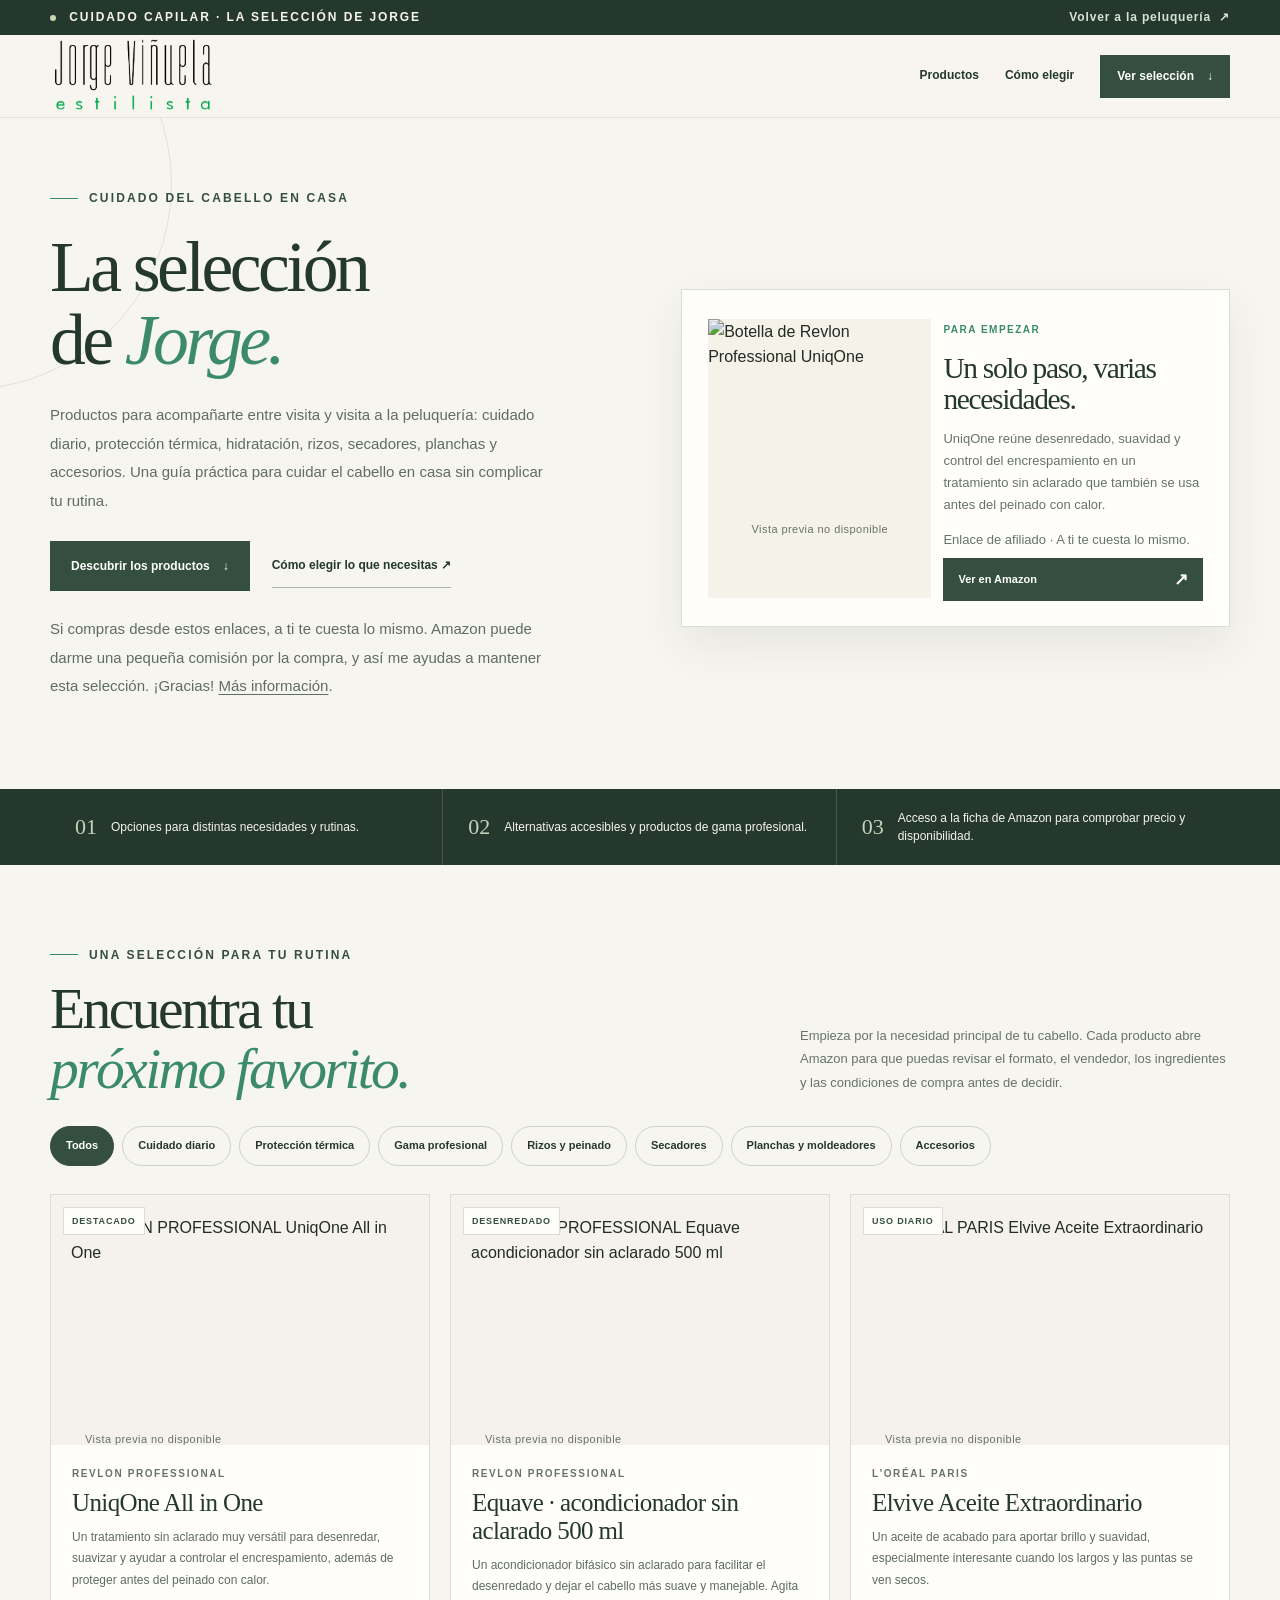
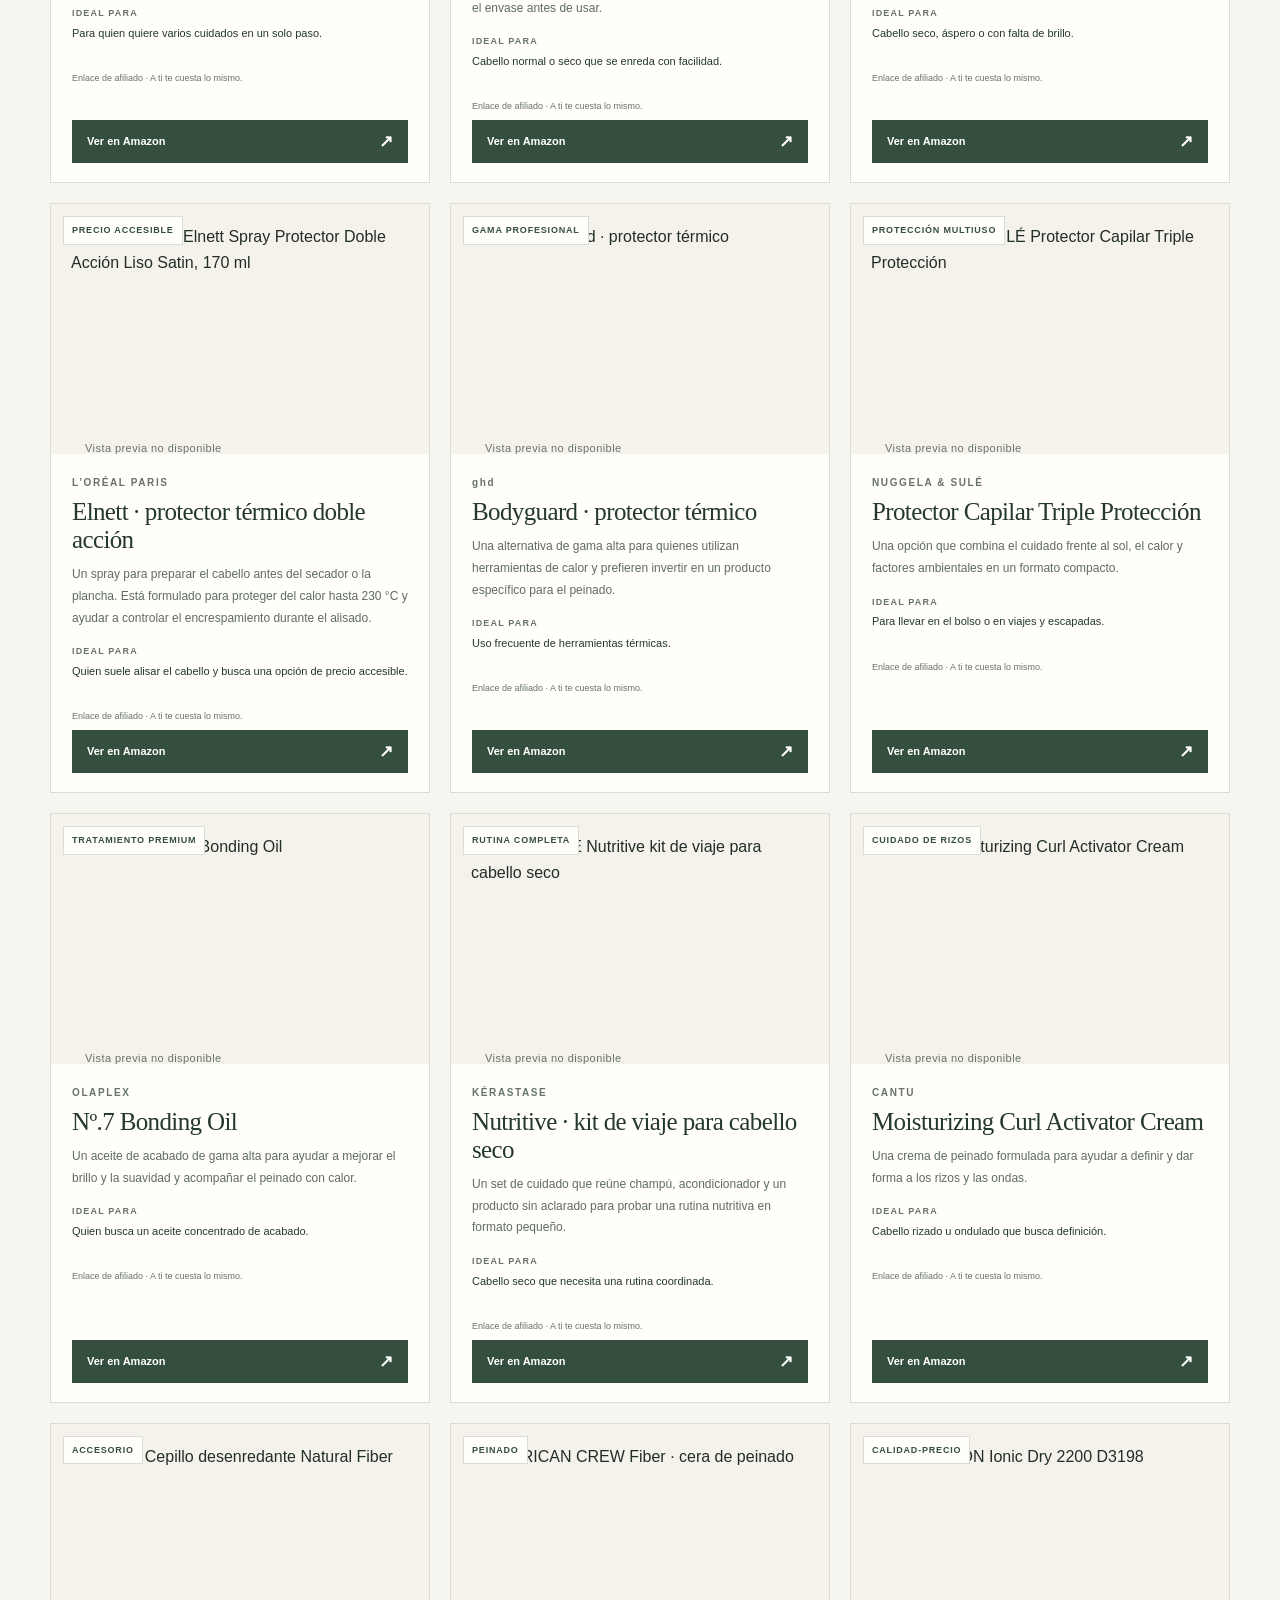
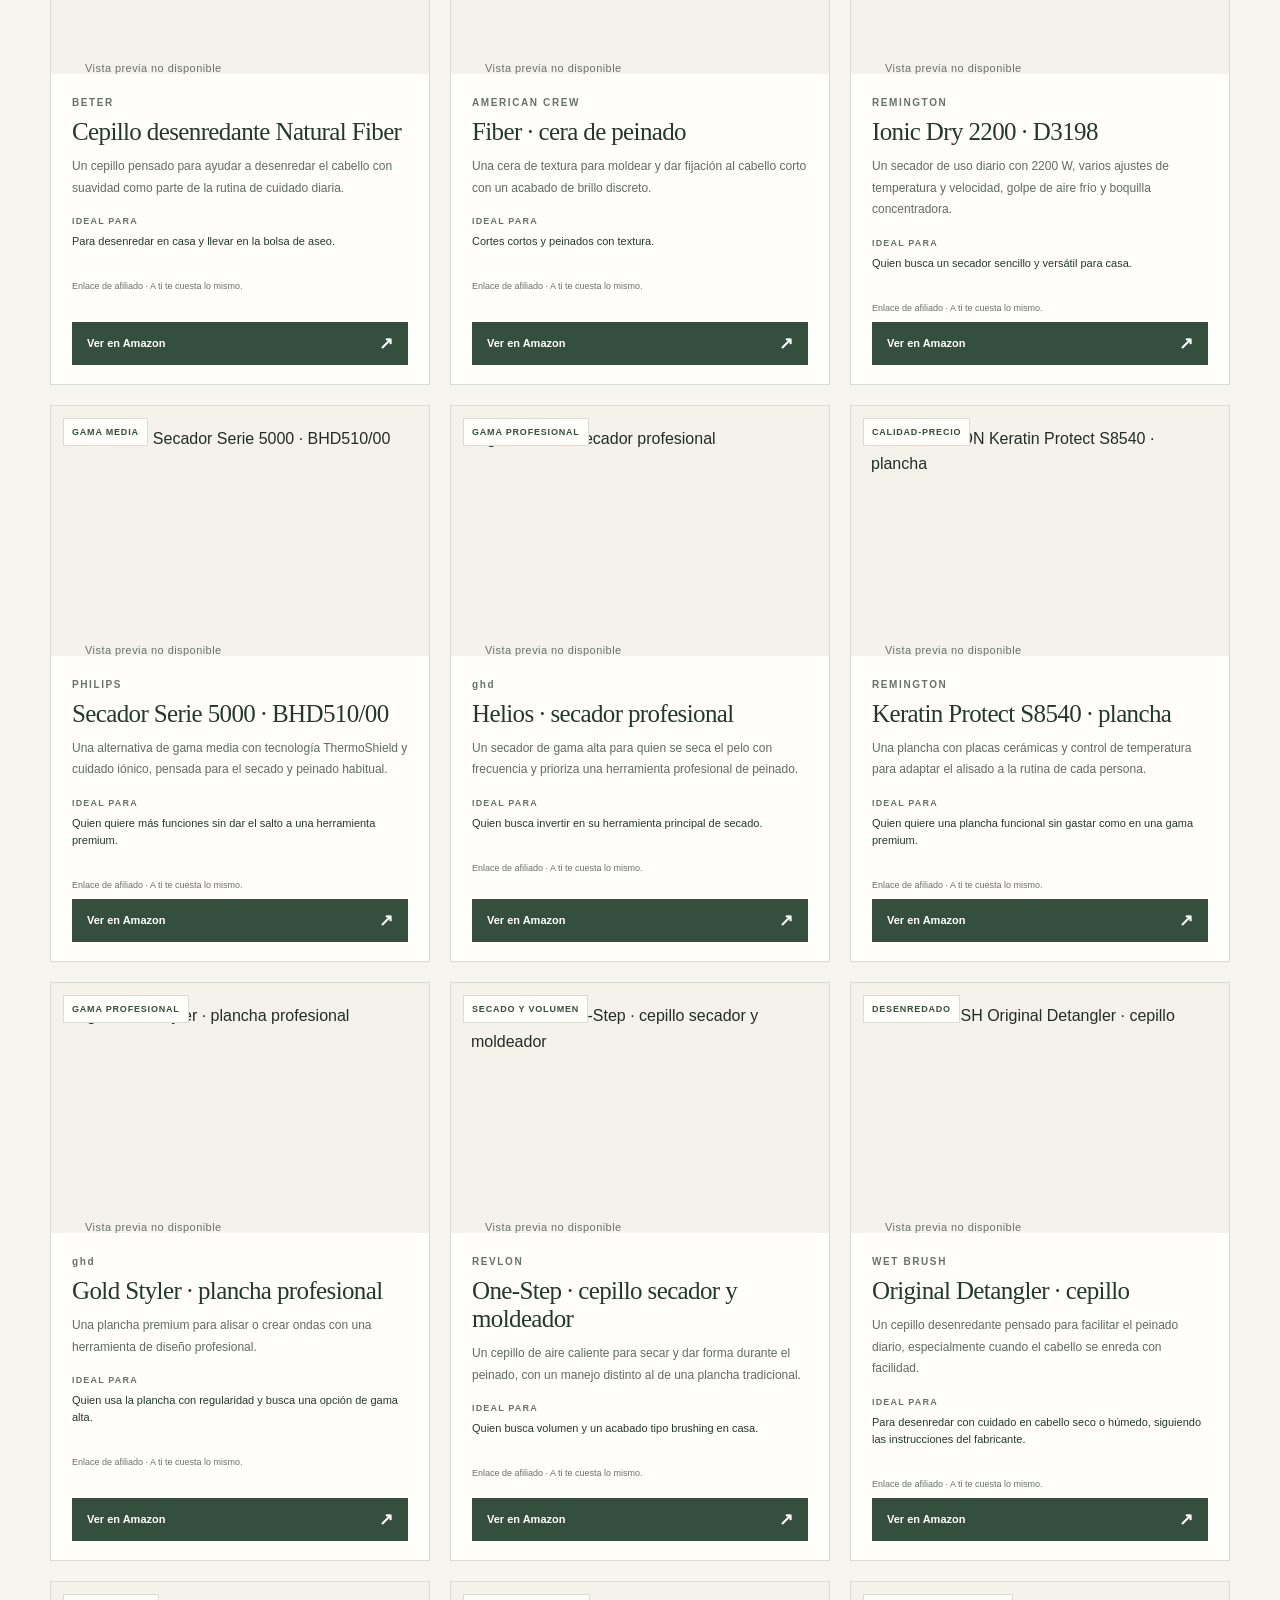
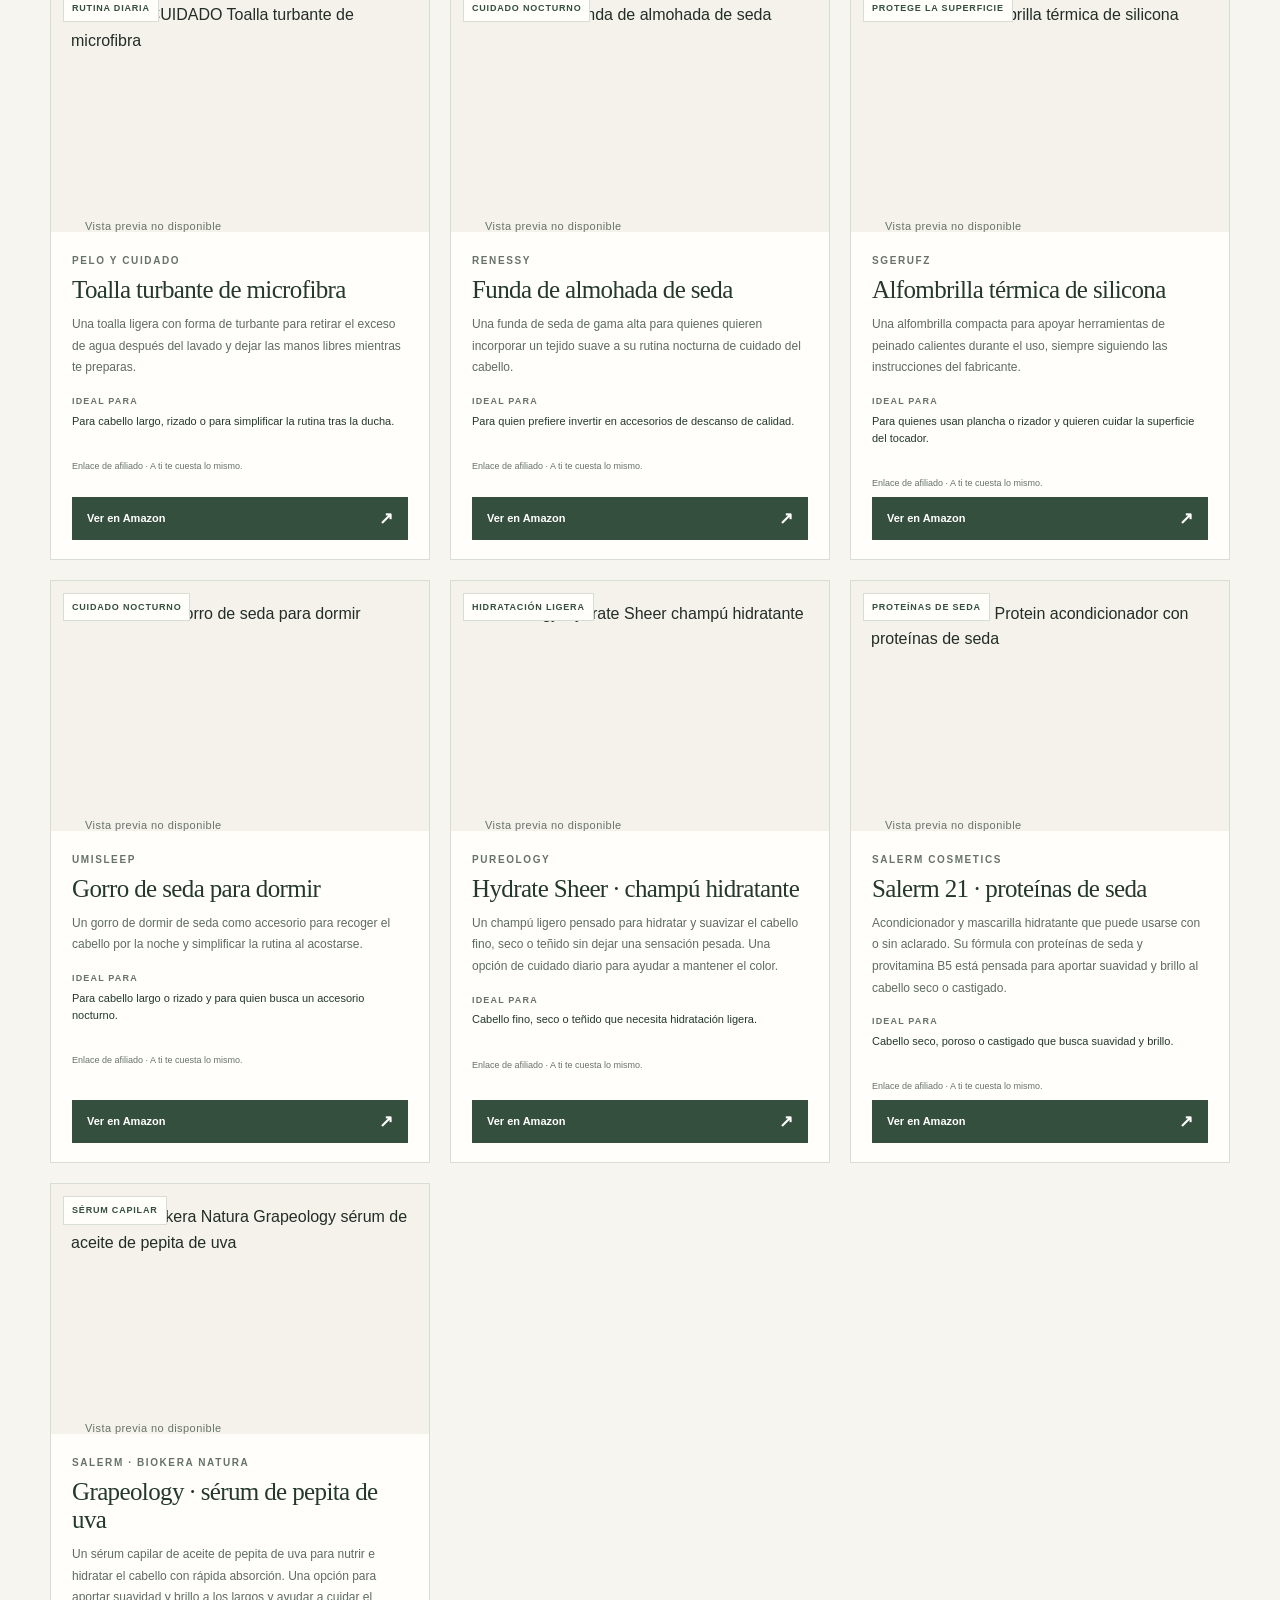
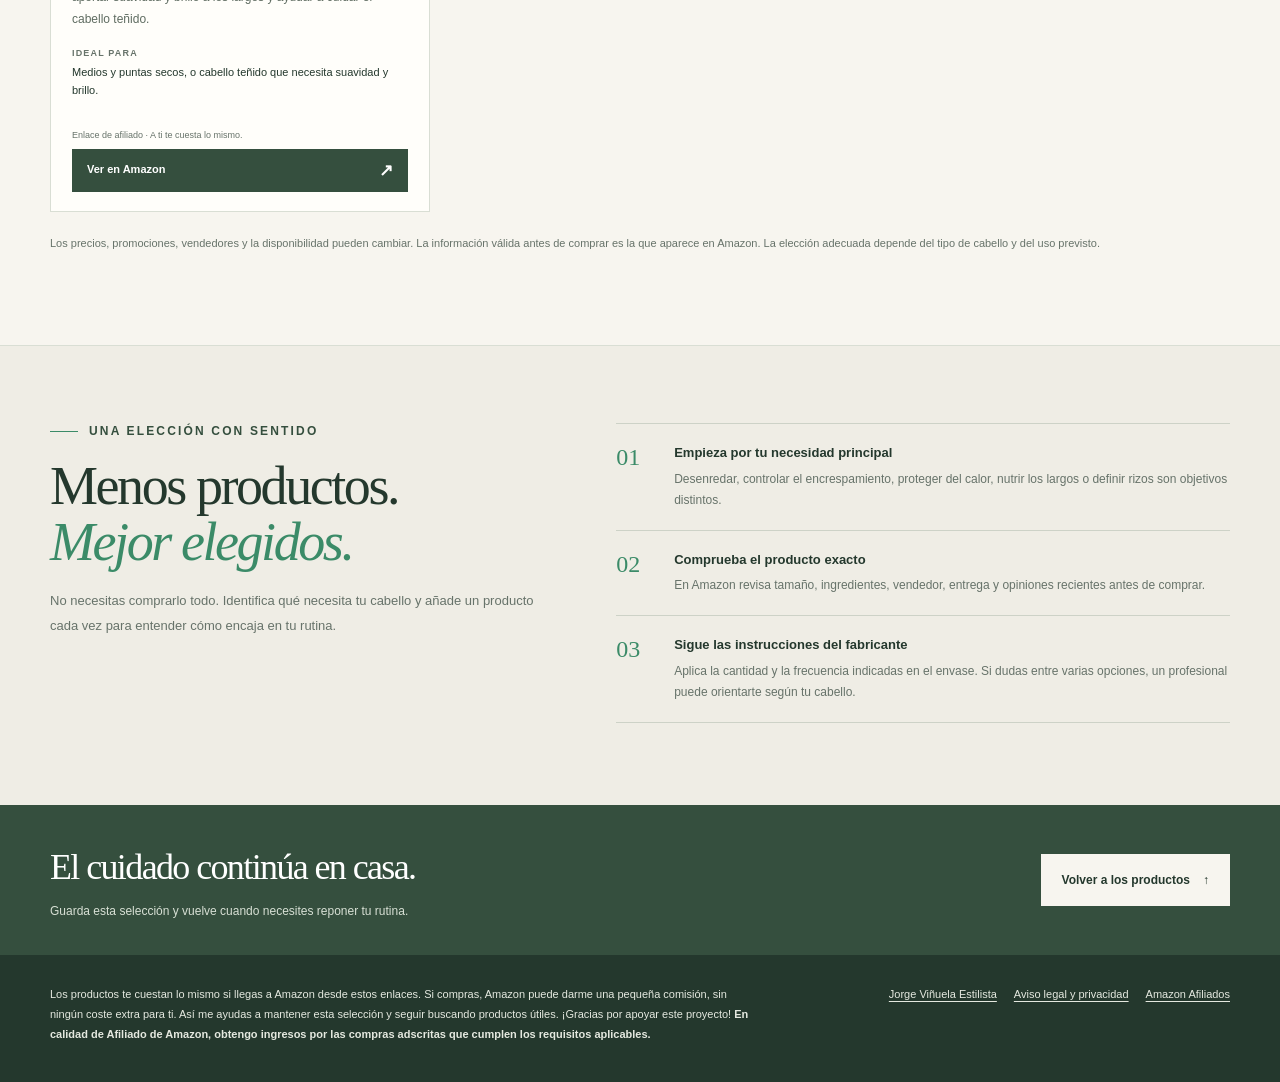
==== commit 9abbb5f3: "Añade tres productos recomendados a la selección capilar" ====
--- a/la-seleccion-de-jorge/index.html
+++ b/la-seleccion-de-jorge/index.html
@@ -542,6 +542,48 @@
           </div>
         </article>
 
+        <article class="pick-card" data-category="diario" id="pureology-hydrate-sheer">
+          <a class="pick-image" href="https://www.amazon.es/dp/B09RPWB1L2?tag=astro210a-21" target="_blank" rel="sponsored nofollow noopener noreferrer" aria-label="Ver Hydrate Sheer · champú hidratante en Amazon">
+            <span class="pick-badge">HIDRATACIÓN LIGERA</span>
+            <img src="https://www.salonsdirect.com/cdn/shop/files/22753.jpg?v=1759412655" alt="Pureology Hydrate Sheer champú hidratante" loading="lazy" referrerpolicy="no-referrer">
+          </a>
+          <div class="pick-copy">
+            <p class="pick-brand">PUREOLOGY</p>
+            <h3>Hydrate Sheer · champú hidratante</h3>
+            <p class="pick-description">Un champú ligero pensado para hidratar y suavizar el cabello fino, seco o teñido sin dejar una sensación pesada. Una opción de cuidado diario para ayudar a mantener el color.</p>
+            <p class="pick-for"><span>IDEAL PARA</span>Cabello fino, seco o teñido que necesita hidratación ligera.</p>
+            <p class="pick-affiliate-note">Enlace de afiliado · A ti te cuesta lo mismo.</p>
+            <a class="pick-link" href="https://www.amazon.es/dp/B09RPWB1L2?tag=astro210a-21" target="_blank" rel="sponsored nofollow noopener noreferrer">Ver en Amazon <span aria-hidden="true">↗</span></a>
+          </div>
+        </article>
+        <article class="pick-card" data-category="premium" id="salerm-21-silk-protein">
+          <a class="pick-image" href="https://www.amazon.es/dp/B000TFADXA?tag=astro210a-21" target="_blank" rel="sponsored nofollow noopener noreferrer" aria-label="Ver Salerm 21 · proteínas de seda en Amazon">
+            <span class="pick-badge">PROTEÍNAS DE SEDA</span>
+            <img src="https://bellabelle.com.mx/cdn/shop/files/final.png?v=1743012739" alt="Salerm 21 Silk Protein acondicionador con proteínas de seda" loading="lazy" referrerpolicy="no-referrer">
+          </a>
+          <div class="pick-copy">
+            <p class="pick-brand">SALERM COSMETICS</p>
+            <h3>Salerm 21 · proteínas de seda</h3>
+            <p class="pick-description">Acondicionador y mascarilla hidratante que puede usarse con o sin aclarado. Su fórmula con proteínas de seda y provitamina B5 está pensada para aportar suavidad y brillo al cabello seco o castigado.</p>
+            <p class="pick-for"><span>IDEAL PARA</span>Cabello seco, poroso o castigado que busca suavidad y brillo.</p>
+            <p class="pick-affiliate-note">Enlace de afiliado · A ti te cuesta lo mismo.</p>
+            <a class="pick-link" href="https://www.amazon.es/dp/B000TFADXA?tag=astro210a-21" target="_blank" rel="sponsored nofollow noopener noreferrer">Ver en Amazon <span aria-hidden="true">↗</span></a>
+          </div>
+        </article>
+        <article class="pick-card" data-category="premium" id="salerm-grapeology">
+          <a class="pick-image" href="https://www.amazon.es/dp/B00ZFQ9GAE?tag=astro210a-21" target="_blank" rel="sponsored nofollow noopener noreferrer" aria-label="Ver Grapeology · sérum de pepita de uva en Amazon">
+            <span class="pick-badge">SÉRUM CAPILAR</span>
+            <img src="https://53karat.ca/cdn/shop/files/biokera-grapeology-serum-huile-de-pepins-de-raisin-8675218.png?v=1760767271" alt="Salerm Biokera Natura Grapeology sérum de aceite de pepita de uva" loading="lazy" referrerpolicy="no-referrer">
+          </a>
+          <div class="pick-copy">
+            <p class="pick-brand">SALERM · BIOKERA NATURA</p>
+            <h3>Grapeology · sérum de pepita de uva</h3>
+            <p class="pick-description">Un sérum capilar de aceite de pepita de uva para nutrir e hidratar el cabello con rápida absorción. Una opción para aportar suavidad y brillo a los largos y ayudar a cuidar el cabello teñido.</p>
+            <p class="pick-for"><span>IDEAL PARA</span>Medios y puntas secos, o cabello teñido que necesita suavidad y brillo.</p>
+            <p class="pick-affiliate-note">Enlace de afiliado · A ti te cuesta lo mismo.</p>
+            <a class="pick-link" href="https://www.amazon.es/dp/B00ZFQ9GAE?tag=astro210a-21" target="_blank" rel="sponsored nofollow noopener noreferrer">Ver en Amazon <span aria-hidden="true">↗</span></a>
+          </div>
+        </article>
         </div>
         <p class="pick-refresh-note">Los precios, promociones, vendedores y la disponibilidad pueden cambiar. La información válida antes de comprar es la que aparece en Amazon. La elección adecuada depende del tipo de cabello y del uso previsto.</p>
       </div>
--- a/styles.css
+++ b/styles.css
@@ -301,3 +301,60 @@
 .mobile-install svg { width:17px; height:17px; flex-shrink:0; fill:none; stroke:currentColor; stroke-width:1.6; stroke-linecap:round; stroke-linejoin:round; }
 .mobile-install:focus-visible { outline:2px solid var(--leaf); outline-offset:2px; }
 @media (max-width:820px) { .mobile-install { display:flex; } }
+
+
+/* Homepage affiliate selection */
+.home-picks { background:var(--paper); border-top:1px solid var(--line); border-bottom:1px solid var(--line); }
+.home-picks-heading { display:grid; grid-template-columns:1.05fr .95fr; gap:54px; align-items:end; margin-bottom:34px; }
+.home-picks-heading h2 { color:var(--green-dark); font-size:clamp(42px,4.5vw,62px); line-height:1.02; margin:18px 0 0; }
+.home-picks-heading h2 em { color:var(--leaf); }
+.home-picks-intro { max-width:475px; justify-self:end; }
+.home-picks-intro p { color:var(--muted); font-size:14px; line-height:1.9; margin:0 0 13px; }
+.home-picks-grid { display:grid; grid-template-columns:repeat(3,minmax(0,1fr)); gap:20px; align-items:stretch; }
+.home-pick-card { display:flex; flex-direction:column; min-width:0; background:var(--white); border:1px solid var(--line); transition:transform .2s ease,box-shadow .2s ease; }
+.home-pick-card:hover { transform:translateY(-3px); box-shadow:0 14px 34px rgba(35,48,38,.08); }
+.home-pick-image { display:grid; place-items:center; position:relative; min-height:210px; height:210px; padding:24px; overflow:hidden; background:var(--paper-deep); }
+.home-pick-image img { width:100%; height:100%; object-fit:contain; transition:transform .25s ease; }
+.home-pick-card:hover .home-pick-image img { transform:scale(1.035); }
+.home-pick-image img[hidden] { display:none; }
+.home-pick-image.image-unavailable::after { content:"Producto en Amazon"; position:absolute; inset:auto 0 0; padding:10px; color:var(--muted); font-size:11px; text-align:center; background:linear-gradient(transparent,rgba(239,237,229,.95)); }
+.home-pick-badge { position:absolute; left:12px; top:12px; z-index:1; background:var(--white); border:1px solid var(--line); padding:6px 8px; color:var(--green); font-size:9px; font-weight:800; letter-spacing:.09em; }
+.home-pick-copy { display:flex; flex-direction:column; align-items:flex-start; flex:1; padding:22px; }
+.home-pick-brand { margin:0 0 6px; color:var(--muted); font-size:10px; letter-spacing:.15em; font-weight:800; }
+.home-pick-copy h3 { margin:0 0 10px; color:var(--green-dark); font:400 25px/1.12 var(--serif); letter-spacing:-.025em; }
+.home-pick-copy > p:not(.home-pick-brand) { margin:0 0 20px; color:var(--muted); font-size:12px; line-height:1.8; }
+.home-pick-link { display:flex; align-items:center; justify-content:space-between; gap:12px; width:100%; margin-top:auto; padding:13px 15px; background:var(--green); color:#fff; font-size:11px; font-weight:800; transition:background .2s,transform .2s; }
+.home-pick-link:hover { background:var(--green-dark); transform:translateY(-1px); }
+.home-pick-link span { font-size:16px; }
+.home-picks-bottom { display:flex; align-items:center; justify-content:space-between; gap:28px; margin-top:26px; padding-top:22px; border-top:1px solid var(--line); }
+.home-picks-bottom p { max-width:780px; margin:0; color:var(--muted); font-size:11px; line-height:1.8; }
+.home-picks-bottom p strong { font-weight:700; }
+.home-picks-bottom .button { flex:0 0 auto; white-space:nowrap; }
+@media (max-width:900px) {
+  .home-picks-heading { gap:30px; }
+  .home-picks-grid { gap:14px; }
+  .home-pick-image { height:185px; min-height:185px; padding:18px; }
+  .home-pick-copy { padding:18px; }
+  .home-pick-copy h3 { font-size:23px; }
+}
+@media (max-width:680px) {
+  .home-picks-heading { grid-template-columns:1fr; gap:16px; margin-bottom:24px; }
+  .home-picks-heading h2 { font-size:44px; }
+  .home-picks-intro { justify-self:start; }
+  .home-picks-intro p { font-size:13px; }
+  .home-picks-grid { grid-template-columns:1fr; gap:14px; }
+  .home-pick-card { display:grid; grid-template-columns:.8fr 1.2fr; }
+  .home-pick-image { height:auto; min-height:230px; padding:13px; }
+  .home-pick-badge { left:7px; top:7px; max-width:calc(100% - 14px); font-size:8px; padding:5px 6px; }
+  .home-pick-copy { padding:16px 14px; }
+  .home-pick-copy h3 { font-size:21px; }
+  .home-pick-copy > p:not(.home-pick-brand) { font-size:11px; line-height:1.65; }
+  .home-pick-link { padding:11px 10px; font-size:10px; }
+  .home-picks-bottom { flex-direction:column; align-items:stretch; gap:16px; }
+  .home-picks-bottom .button { width:100%; }
+}
+@media (max-width:430px) {
+  .home-pick-card { grid-template-columns:1fr; }
+  .home-pick-image { height:200px; min-height:200px; }
+  .home-pick-copy h3 { font-size:24px; }
+}
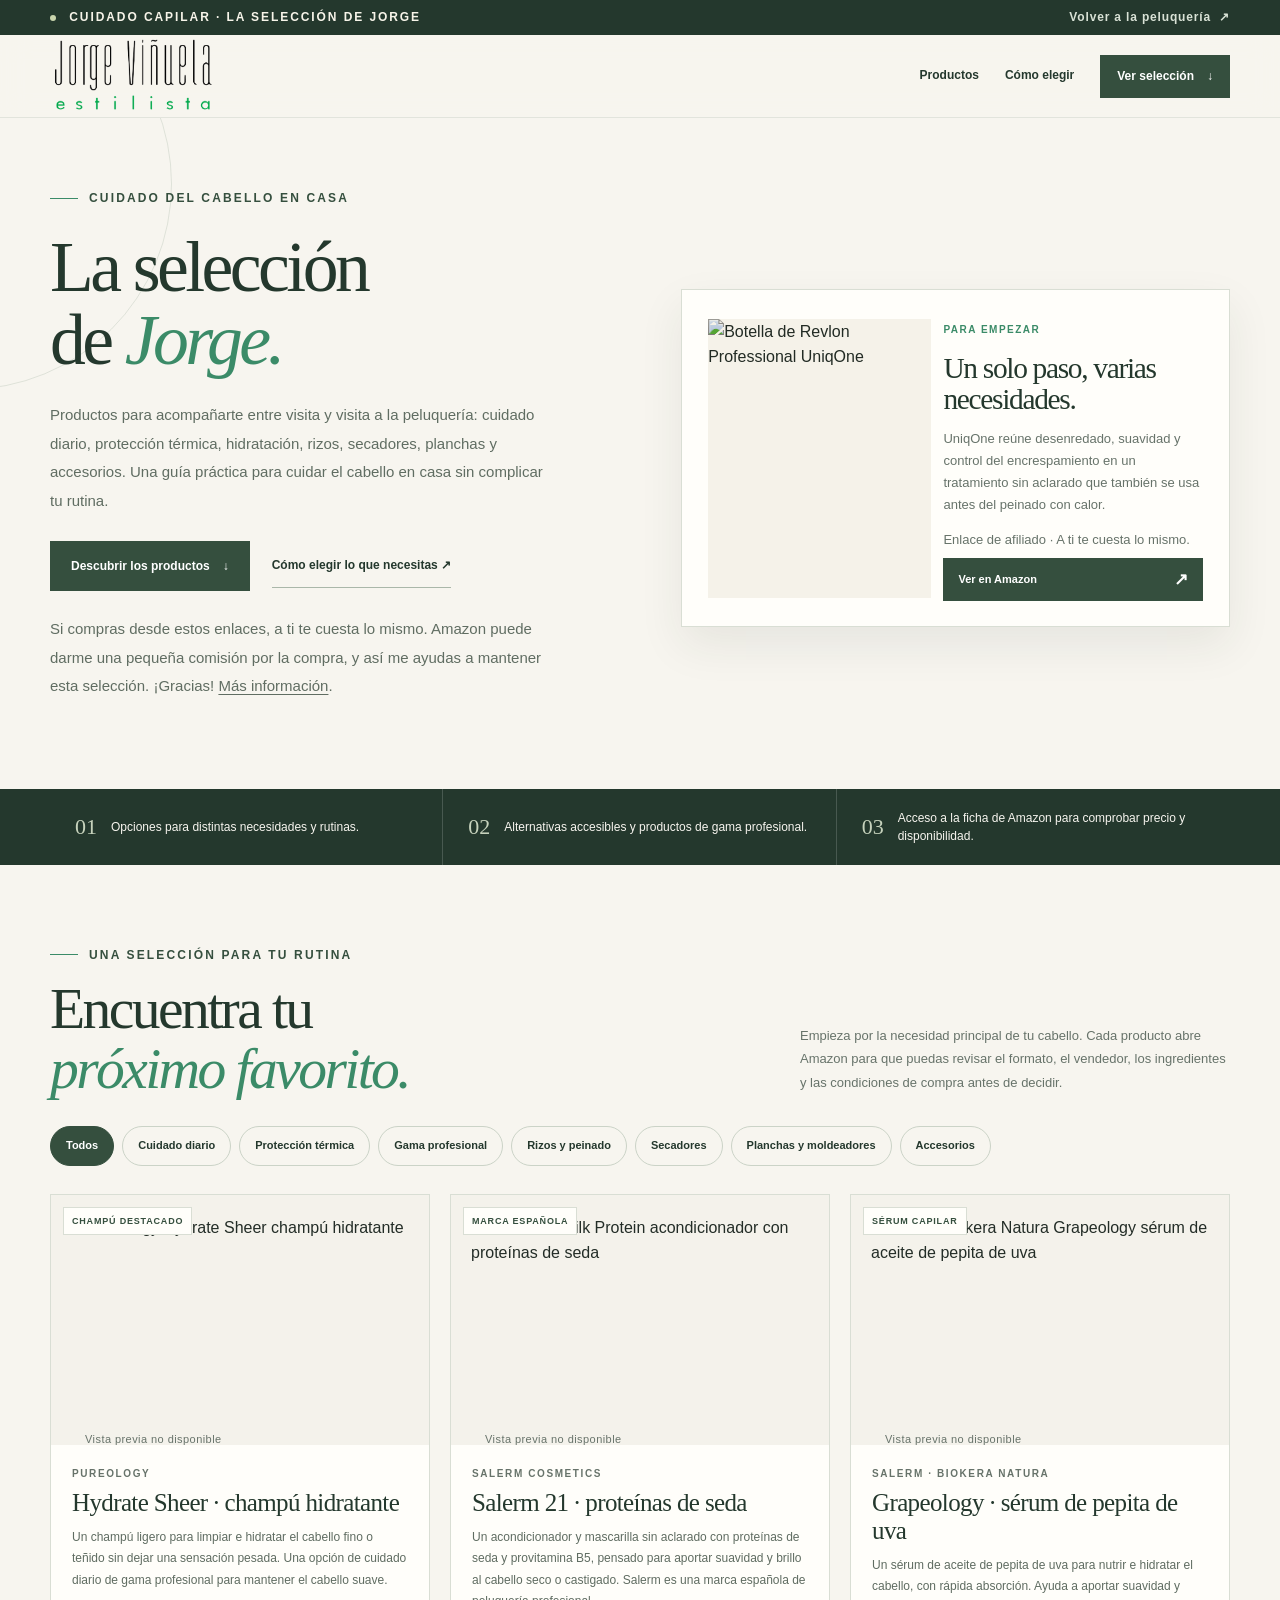
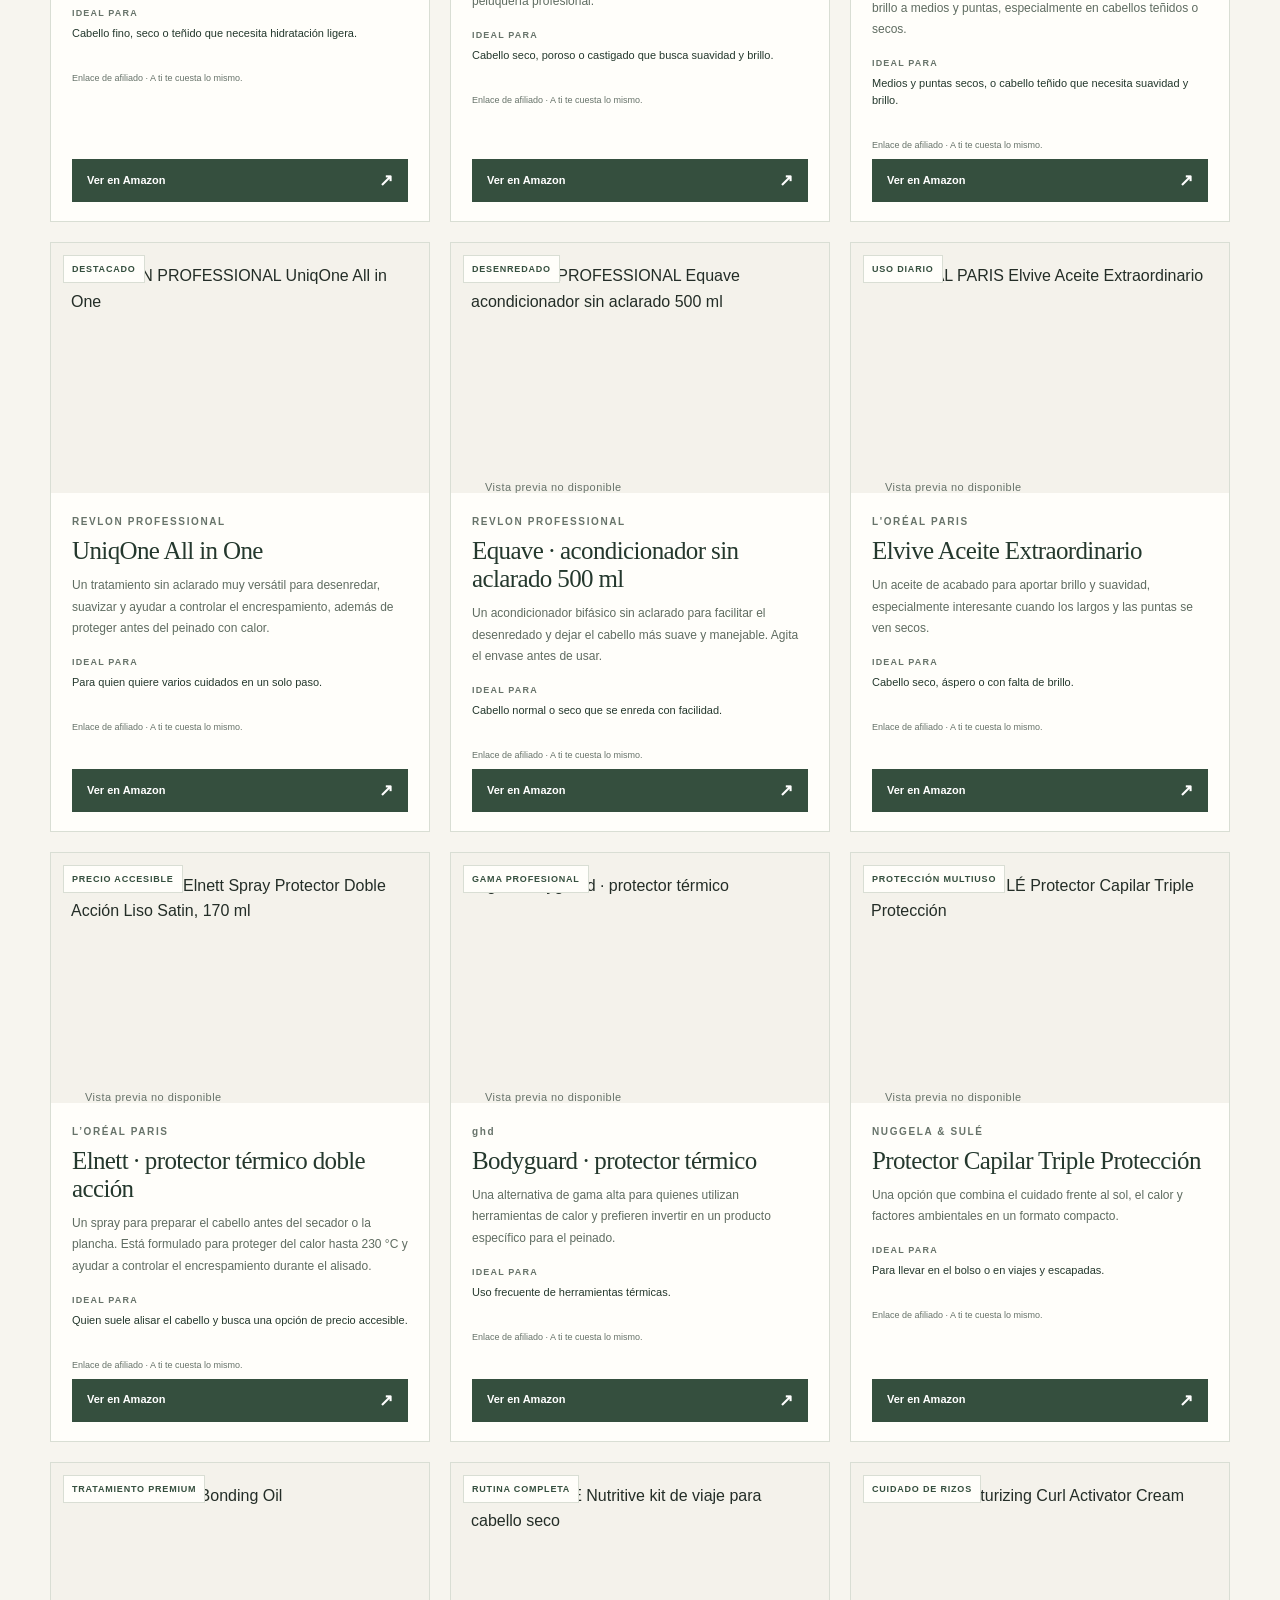
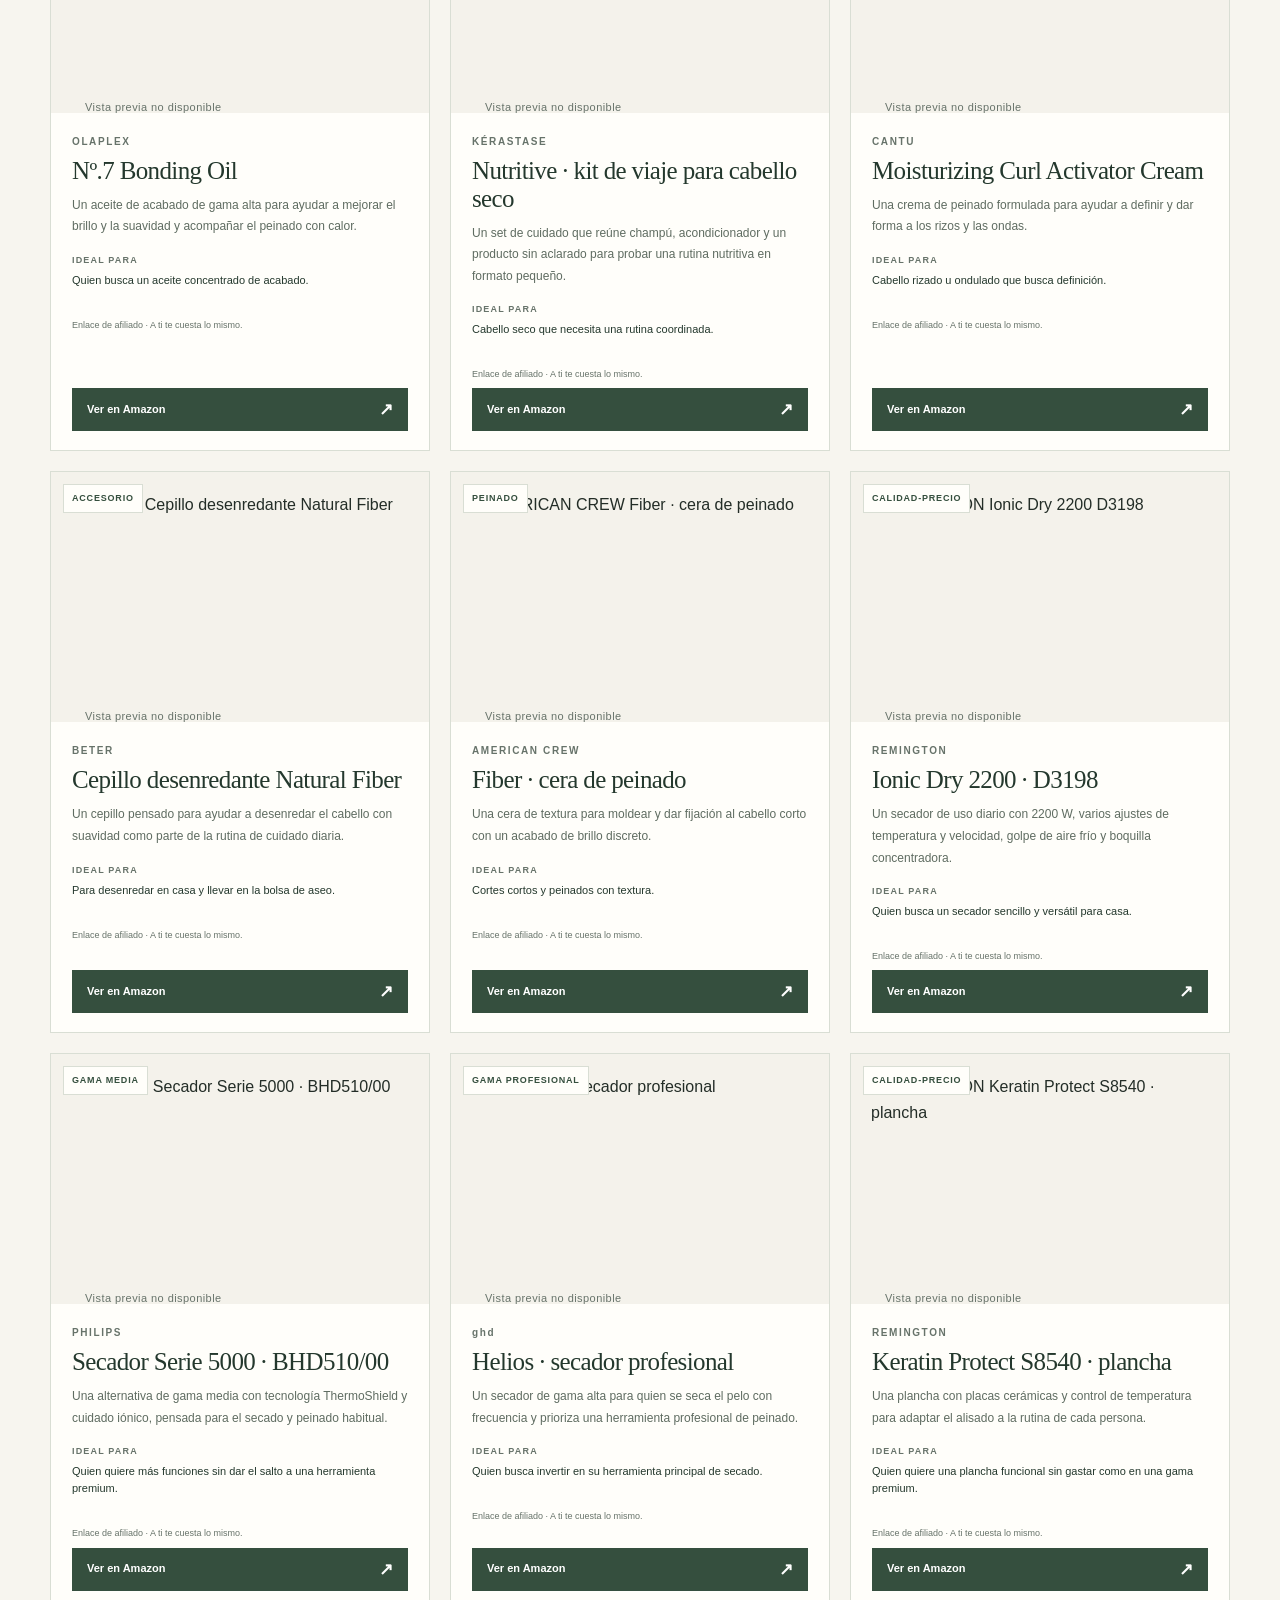
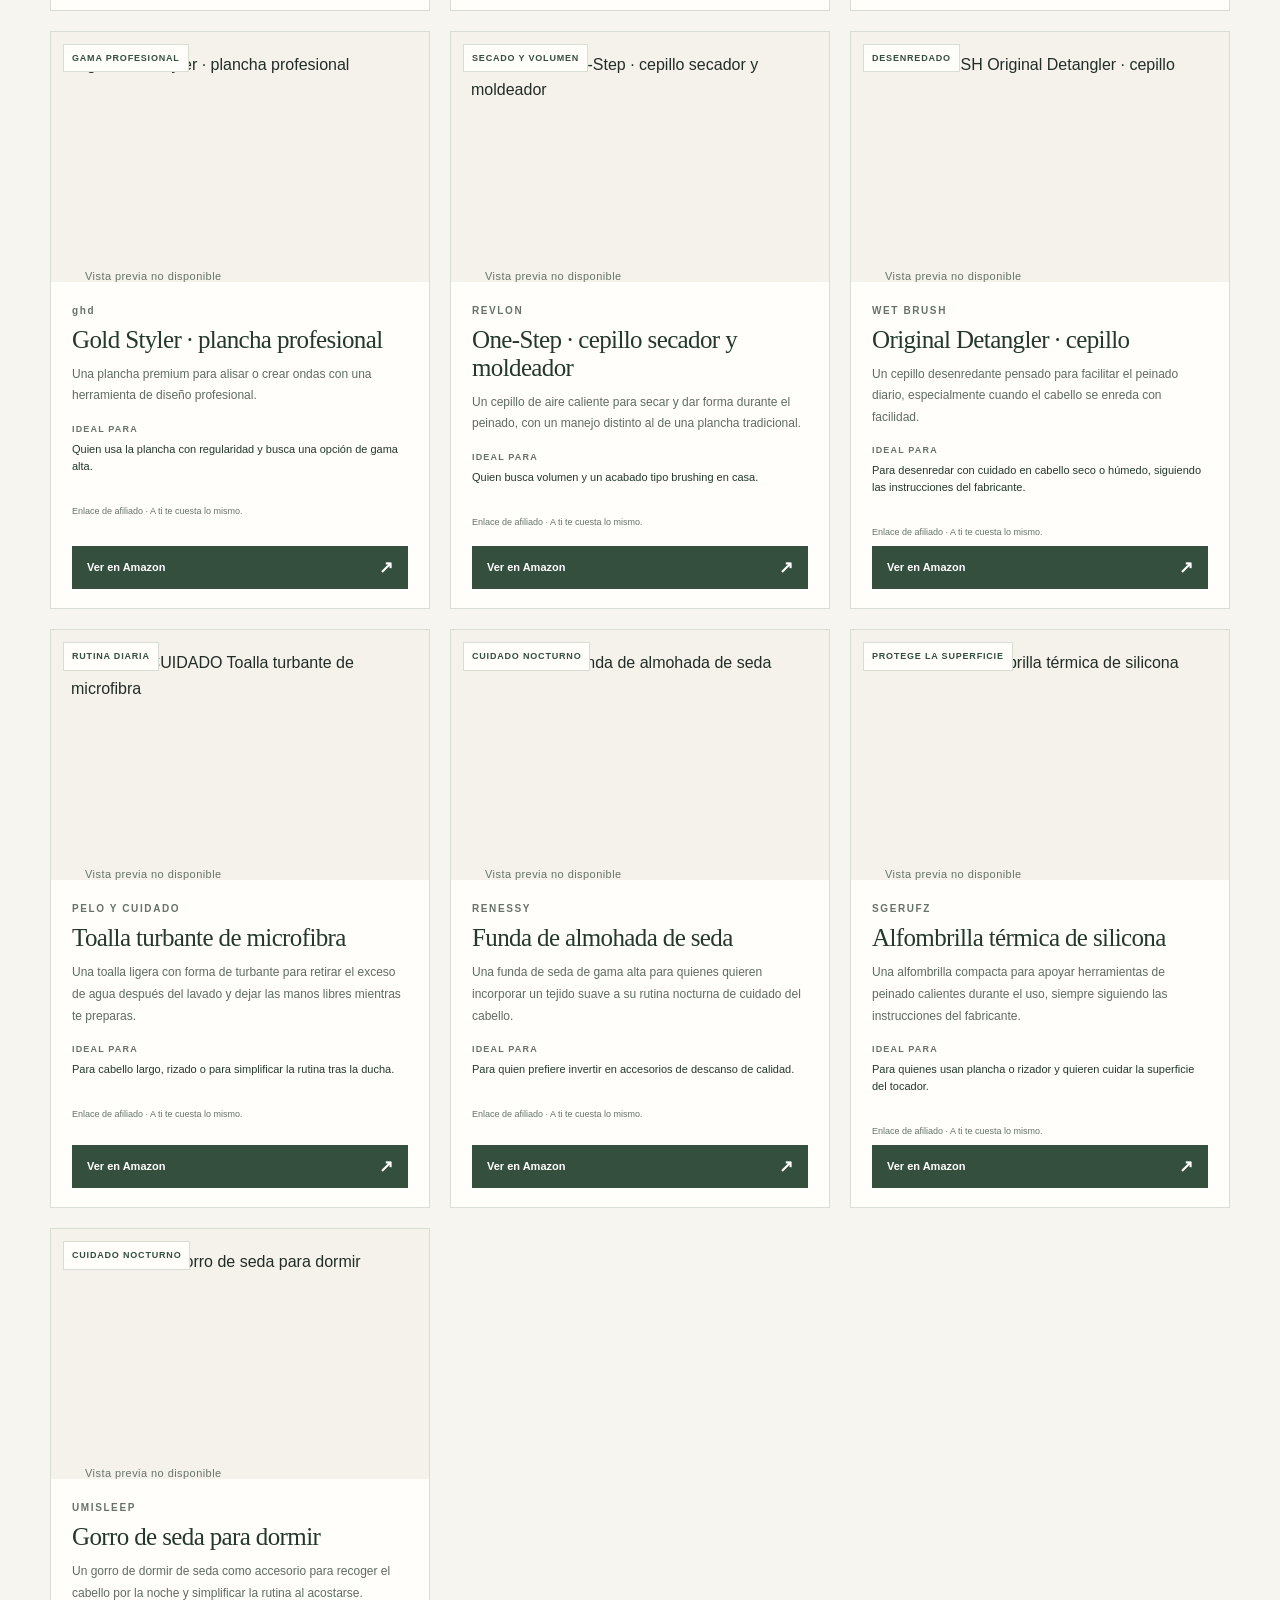
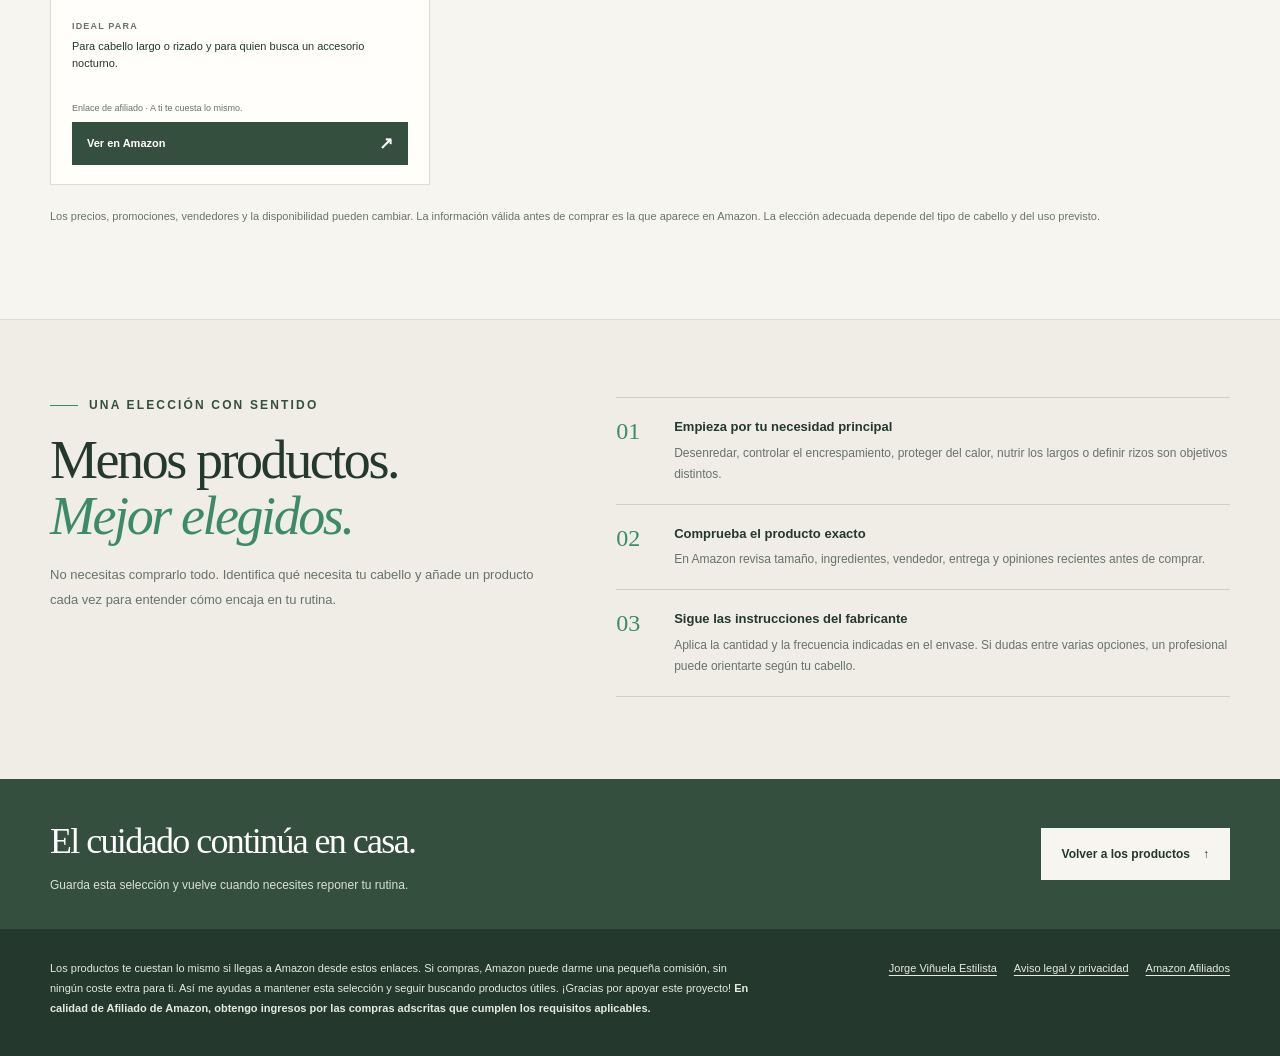
==== commit d47b412d: "Sube Pureology y productos Salerm al inicio de la selección" ====
--- a/la-seleccion-de-jorge/index.html
+++ b/la-seleccion-de-jorge/index.html
@@ -232,7 +232,49 @@
           <button class="pick-filter" type="button" data-filter="accesorios" aria-pressed="false">Accesorios</button>
         </div>
         <div class="pick-grid" id="pick-grid">
-        <article class="pick-card" data-category="proteccion" id="revlon-uniqone">
+        <article class="pick-card" data-category="diario" id="pureology-hydrate-sheer">
+          <a class="pick-image" href="https://www.amazon.es/dp/B09RPWB1L2?tag=astro210a-21" target="_blank" rel="sponsored nofollow noopener noreferrer" aria-label="Ver Hydrate Sheer · champú hidratante en Amazon">
+            <span class="pick-badge">CHAMPÚ DESTACADO</span>
+            <img src="https://www.salonsdirect.com/cdn/shop/files/22753.jpg?v=1759412655" alt="Pureology Hydrate Sheer champú hidratante" loading="lazy" referrerpolicy="no-referrer">
+          </a>
+          <div class="pick-copy">
+            <p class="pick-brand">PUREOLOGY</p>
+            <h3>Hydrate Sheer · champú hidratante</h3>
+            <p class="pick-description">Un champú ligero para limpiar e hidratar el cabello fino o teñido sin dejar una sensación pesada. Una opción de cuidado diario de gama profesional para mantener el cabello suave.</p>
+            <p class="pick-for"><span>IDEAL PARA</span>Cabello fino, seco o teñido que necesita hidratación ligera.</p>
+            <p class="pick-affiliate-note">Enlace de afiliado · A ti te cuesta lo mismo.</p>
+            <a class="pick-link" href="https://www.amazon.es/dp/B09RPWB1L2?tag=astro210a-21" target="_blank" rel="sponsored nofollow noopener noreferrer">Ver en Amazon <span aria-hidden="true">↗</span></a>
+          </div>
+        </article>
+<article class="pick-card" data-category="premium" id="salerm-21-silk-protein">
+          <a class="pick-image" href="https://www.amazon.es/dp/B000TFADXA?tag=astro210a-21" target="_blank" rel="sponsored nofollow noopener noreferrer" aria-label="Ver Salerm 21 · proteínas de seda en Amazon">
+            <span class="pick-badge">MARCA ESPAÑOLA</span>
+            <img src="https://bellabelle.com.mx/cdn/shop/files/final.png?v=1743012739" alt="Salerm 21 Silk Protein acondicionador con proteínas de seda" loading="lazy" referrerpolicy="no-referrer">
+          </a>
+          <div class="pick-copy">
+            <p class="pick-brand">SALERM COSMETICS</p>
+            <h3>Salerm 21 · proteínas de seda</h3>
+            <p class="pick-description">Un acondicionador y mascarilla sin aclarado con proteínas de seda y provitamina B5, pensado para aportar suavidad y brillo al cabello seco o castigado. Salerm es una marca española de peluquería profesional.</p>
+            <p class="pick-for"><span>IDEAL PARA</span>Cabello seco, poroso o castigado que busca suavidad y brillo.</p>
+            <p class="pick-affiliate-note">Enlace de afiliado · A ti te cuesta lo mismo.</p>
+            <a class="pick-link" href="https://www.amazon.es/dp/B000TFADXA?tag=astro210a-21" target="_blank" rel="sponsored nofollow noopener noreferrer">Ver en Amazon <span aria-hidden="true">↗</span></a>
+          </div>
+        </article>
+<article class="pick-card" data-category="premium" id="salerm-grapeology">
+          <a class="pick-image" href="https://www.amazon.es/dp/B00ZFQ9GAE?tag=astro210a-21" target="_blank" rel="sponsored nofollow noopener noreferrer" aria-label="Ver Grapeology · sérum de pepita de uva en Amazon">
+            <span class="pick-badge">SÉRUM CAPILAR</span>
+            <img src="https://salerm.imgix.net/media/catalog/product/1/7/1723_1.jpg?auto=format&amp;fit=max&amp;q=100&amp;w=1700" alt="Salerm Biokera Natura Grapeology sérum de aceite de pepita de uva" loading="lazy" referrerpolicy="no-referrer">
+          </a>
+          <div class="pick-copy">
+            <p class="pick-brand">SALERM · BIOKERA NATURA</p>
+            <h3>Grapeology · sérum de pepita de uva</h3>
+            <p class="pick-description">Un sérum de aceite de pepita de uva para nutrir e hidratar el cabello, con rápida absorción. Ayuda a aportar suavidad y brillo a medios y puntas, especialmente en cabellos teñidos o secos.</p>
+            <p class="pick-for"><span>IDEAL PARA</span>Medios y puntas secos, o cabello teñido que necesita suavidad y brillo.</p>
+            <p class="pick-affiliate-note">Enlace de afiliado · A ti te cuesta lo mismo.</p>
+            <a class="pick-link" href="https://www.amazon.es/dp/B00ZFQ9GAE?tag=astro210a-21" target="_blank" rel="sponsored nofollow noopener noreferrer">Ver en Amazon <span aria-hidden="true">↗</span></a>
+          </div>
+        </article>
+<article class="pick-card" data-category="proteccion" id="revlon-uniqone">
           <a class="pick-image" href="https://www.amazon.es/dp/B00M9B66BU?linkCode=ll2&amp;tag=astro210a-21&amp;linkId=2800b8c8e76e2980564697763d34a007" target="_blank" rel="sponsored nofollow noopener noreferrer" aria-label="Ver UniqOne All in One en Amazon">
             <span class="pick-badge">DESTACADO</span>
             <img src="https://www.dennis-williams.co.uk/cdn/shop/files/8527_grande.jpg?v=1752836074" alt="REVLON PROFESSIONAL UniqOne All in One" loading="lazy" referrerpolicy="no-referrer">
@@ -246,7 +288,7 @@
             <a class="pick-link" href="https://www.amazon.es/dp/B00M9B66BU?linkCode=ll2&amp;tag=astro210a-21&amp;linkId=2800b8c8e76e2980564697763d34a007" target="_blank" rel="sponsored nofollow noopener noreferrer">Ver en Amazon <span aria-hidden="true">↗</span></a>
           </div>
         </article>
-        <article class="pick-card" data-category="diario" id="equave">
+<article class="pick-card" data-category="diario" id="equave">
           <a class="pick-image" href="https://www.amazon.es/dp/B00CZCD63O?linkCode=ll2&amp;tag=astro210a-21&amp;linkId=ccda77e537b01b64e283ccea0bc0947a" target="_blank" rel="sponsored nofollow noopener noreferrer" aria-label="Ver Equave · acondicionador sin aclarado 500 ml en Amazon">
             <span class="pick-badge">DESENREDADO</span>
             <img src="https://www.planethair.it/cdn/shop/files/capelli-secchi-8432225076126-capelli-911534_-_planethair-itmyshopifycom_-_Revlon_Professional_ac83188724532e93.webp?v=1777028895" alt="REVLON PROFESSIONAL Equave acondicionador sin aclarado 500 ml" loading="lazy" referrerpolicy="no-referrer">
@@ -260,7 +302,7 @@
             <a class="pick-link" href="https://www.amazon.es/dp/B00CZCD63O?linkCode=ll2&amp;tag=astro210a-21&amp;linkId=ccda77e537b01b64e283ccea0bc0947a" target="_blank" rel="sponsored nofollow noopener noreferrer">Ver en Amazon <span aria-hidden="true">↗</span></a>
           </div>
         </article>
-        <article class="pick-card" data-category="diario" id="elvive-oil">
+<article class="pick-card" data-category="diario" id="elvive-oil">
           <a class="pick-image" href="https://www.amazon.es/dp/B0CXF14DLD?linkCode=ll2&amp;tag=astro210a-21&amp;linkId=9e7a418d09b480ea63f6b4ccbfea45df" target="_blank" rel="sponsored nofollow noopener noreferrer" aria-label="Ver Elvive Aceite Extraordinario en Amazon">
             <span class="pick-badge">USO DIARIO</span>
             <img src="https://assets.supermercadosmas.com/img/250x250/product/image/204039/204039.jpg?v2" alt="L'ORÉAL PARIS Elvive Aceite Extraordinario" loading="lazy" referrerpolicy="no-referrer">
@@ -274,7 +316,7 @@
             <a class="pick-link" href="https://www.amazon.es/dp/B0CXF14DLD?linkCode=ll2&amp;tag=astro210a-21&amp;linkId=9e7a418d09b480ea63f6b4ccbfea45df" target="_blank" rel="sponsored nofollow noopener noreferrer">Ver en Amazon <span aria-hidden="true">↗</span></a>
           </div>
         </article>
-        <article class="pick-card" data-category="proteccion" id="elnett-protector">
+<article class="pick-card" data-category="proteccion" id="elnett-protector">
           <a class="pick-image" href="https://www.amazon.es/dp/B00X9WKS0S?linkCode=ll2&amp;tag=astro210a-21&amp;linkId=bfb96a635226bdb2cb94eee449ab8d96" target="_blank" rel="sponsored nofollow noopener noreferrer" aria-label="Ver L’Oréal Paris Elnett protector térmico en Amazon">
             <span class="pick-badge">PRECIO ACCESIBLE</span>
             <img src="https://media.douglas.es/medias/006ucS1100189-0-dgl-ES.jpg?context=[base64]&amp;grid=true" alt="L’Oréal Paris Elnett Spray Protector Doble Acción Liso Satin, 170 ml" loading="lazy" referrerpolicy="no-referrer">
@@ -288,8 +330,7 @@
             <a class="pick-link" href="https://www.amazon.es/dp/B00X9WKS0S?linkCode=ll2&amp;tag=astro210a-21&amp;linkId=bfb96a635226bdb2cb94eee449ab8d96" target="_blank" rel="sponsored nofollow noopener noreferrer">Ver en Amazon <span aria-hidden="true">↗</span></a>
           </div>
         </article>
-        
-        <article class="pick-card" data-category="premium" id="ghd-bodyguard">
+<article class="pick-card" data-category="premium" id="ghd-bodyguard">
           <a class="pick-image" href="https://www.amazon.es/dp/B017NHI25M?linkCode=ll2&amp;tag=astro210a-21&amp;linkId=da0b011b45925bd76ae7a47a80d3418c" target="_blank" rel="sponsored nofollow noopener noreferrer" aria-label="Ver Bodyguard · protector térmico en Amazon">
             <span class="pick-badge">GAMA PROFESIONAL</span>
             <img src="https://www.sephora.com/productimages/sku/s1593052-main-zoom.jpg" alt="ghd Bodyguard · protector térmico" loading="lazy" referrerpolicy="no-referrer">
@@ -303,7 +344,7 @@
             <a class="pick-link" href="https://www.amazon.es/dp/B017NHI25M?linkCode=ll2&amp;tag=astro210a-21&amp;linkId=da0b011b45925bd76ae7a47a80d3418c" target="_blank" rel="sponsored nofollow noopener noreferrer">Ver en Amazon <span aria-hidden="true">↗</span></a>
           </div>
         </article>
-        <article class="pick-card" data-category="proteccion" id="nuggela">
+<article class="pick-card" data-category="proteccion" id="nuggela">
           <a class="pick-image" href="https://www.amazon.es/dp/B073PXS9SN?linkCode=ll2&amp;tag=astro210a-21&amp;linkId=aed120037eab0c29a9b3f454649d9779" target="_blank" rel="sponsored nofollow noopener noreferrer" aria-label="Ver Protector Capilar Triple Protección en Amazon">
             <span class="pick-badge">PROTECCIÓN MULTIUSO</span>
             <img src="https://clarel.imgix.net/media/catalog/product/P/r/Protector_Capilar_Total_Nuggela_Sul_100Ml_cd6ffdee2d38bf4558593a9b53bf5a4a94f0f3d4_247623_1_NUGGELA.jpg" alt="NUGGELA &amp; SULÉ Protector Capilar Triple Protección" loading="lazy" referrerpolicy="no-referrer">
@@ -317,7 +358,7 @@
             <a class="pick-link" href="https://www.amazon.es/dp/B073PXS9SN?linkCode=ll2&amp;tag=astro210a-21&amp;linkId=aed120037eab0c29a9b3f454649d9779" target="_blank" rel="sponsored nofollow noopener noreferrer">Ver en Amazon <span aria-hidden="true">↗</span></a>
           </div>
         </article>
-        <article class="pick-card" data-category="premium" id="olaplex-7">
+<article class="pick-card" data-category="premium" id="olaplex-7">
           <a class="pick-image" href="https://www.amazon.es/dp/B07ZHKTQL3?linkCode=ll2&amp;tag=astro210a-21&amp;linkId=66b4c0cd8e6f34d25c71be0a36d757d3" target="_blank" rel="sponsored nofollow noopener noreferrer" aria-label="Ver Nº.7 Bonding Oil en Amazon">
             <span class="pick-badge">TRATAMIENTO PREMIUM</span>
             <img src="https://cdn.shopify.com/s/files/1/0706/9679/6473/products/media_34587aa3-553d-4f5c-aec8-1efcb396a106.jpg?height=1000&v=1704062046&width=1000" alt="OLAPLEX Nº.7 Bonding Oil" loading="lazy" referrerpolicy="no-referrer">
@@ -331,7 +372,7 @@
             <a class="pick-link" href="https://www.amazon.es/dp/B07ZHKTQL3?linkCode=ll2&amp;tag=astro210a-21&amp;linkId=66b4c0cd8e6f34d25c71be0a36d757d3" target="_blank" rel="sponsored nofollow noopener noreferrer">Ver en Amazon <span aria-hidden="true">↗</span></a>
           </div>
         </article>
-        <article class="pick-card" data-category="premium" id="kerastase-kit">
+<article class="pick-card" data-category="premium" id="kerastase-kit">
           <a class="pick-image" href="https://www.amazon.es/dp/B0CTQYG6TM?linkCode=ll2&amp;tag=astro210a-21&amp;linkId=e89d4adddb408080786d5aa12b53772b" target="_blank" rel="sponsored nofollow noopener noreferrer" aria-label="Ver Nutritive · kit de viaje para cabello seco en Amazon">
             <span class="pick-badge">RUTINA COMPLETA</span>
             <img src="https://dikl249ktecee.cloudfront.net/_img_productos/cofre-kerastase-nutritive-mini-talla-shampoo-acondicionador-protector-foto1---.jpg" alt="KÉRASTASE Nutritive kit de viaje para cabello seco" loading="lazy" referrerpolicy="no-referrer">
@@ -345,7 +386,7 @@
             <a class="pick-link" href="https://www.amazon.es/dp/B0CTQYG6TM?linkCode=ll2&amp;tag=astro210a-21&amp;linkId=e89d4adddb408080786d5aa12b53772b" target="_blank" rel="sponsored nofollow noopener noreferrer">Ver en Amazon <span aria-hidden="true">↗</span></a>
           </div>
         </article>
-        <article class="pick-card" data-category="rizos" id="cantu-curls">
+<article class="pick-card" data-category="rizos" id="cantu-curls">
           <a class="pick-image" href="https://www.amazon.es/dp/B009AZ3WH4?linkCode=ll2&amp;tag=astro210a-21&amp;linkId=3b58927ec7cad13649ea7cd236693b58" target="_blank" rel="sponsored nofollow noopener noreferrer" aria-label="Ver Moisturizing Curl Activator Cream en Amazon">
             <span class="pick-badge">CUIDADO DE RIZOS</span>
             <img src="https://boutiquecurly.es/cdn/shop/files/0000000557_1.jpg?v=1755646865" alt="CANTU Moisturizing Curl Activator Cream" loading="lazy" referrerpolicy="no-referrer">
@@ -359,7 +400,7 @@
             <a class="pick-link" href="https://www.amazon.es/dp/B009AZ3WH4?linkCode=ll2&amp;tag=astro210a-21&amp;linkId=3b58927ec7cad13649ea7cd236693b58" target="_blank" rel="sponsored nofollow noopener noreferrer">Ver en Amazon <span aria-hidden="true">↗</span></a>
           </div>
         </article>
-        <article class="pick-card" data-category="rizos" id="beter-brush">
+<article class="pick-card" data-category="rizos" id="beter-brush">
           <a class="pick-image" href="https://www.amazon.es/dp/B07PZ2H67L?linkCode=ll2&amp;tag=astro210a-21&amp;linkId=3dc2a90b099aafc0890251711ca8e3ec" target="_blank" rel="sponsored nofollow noopener noreferrer" aria-label="Ver Cepillo desenredante Natural Fiber en Amazon">
             <span class="pick-badge">ACCESORIO</span>
             <img src="https://farmacorp.com/cdn/shop/files/8412122032012_1995x1995.jpg?v=1714443769" alt="BETER Cepillo desenredante Natural Fiber" loading="lazy" referrerpolicy="no-referrer">
@@ -373,7 +414,7 @@
             <a class="pick-link" href="https://www.amazon.es/dp/B07PZ2H67L?linkCode=ll2&amp;tag=astro210a-21&amp;linkId=3dc2a90b099aafc0890251711ca8e3ec" target="_blank" rel="sponsored nofollow noopener noreferrer">Ver en Amazon <span aria-hidden="true">↗</span></a>
           </div>
         </article>
-        <article class="pick-card" data-category="rizos" id="american-crew">
+<article class="pick-card" data-category="rizos" id="american-crew">
           <a class="pick-image" href="https://www.amazon.es/dp/B0BQCTF5BW?linkCode=ll2&amp;tag=astro210a-21&amp;linkId=aba58bbb0170b4b96b15807424bd3388" target="_blank" rel="sponsored nofollow noopener noreferrer" aria-label="Ver Fiber · cera de peinado en Amazon">
             <span class="pick-badge">PEINADO</span>
             <img src="https://www.lacentraldelperfume.com/images/american-crew-fiber-85.jpg" alt="AMERICAN CREW Fiber · cera de peinado" loading="lazy" referrerpolicy="no-referrer">
@@ -387,7 +428,7 @@
             <a class="pick-link" href="https://www.amazon.es/dp/B0BQCTF5BW?linkCode=ll2&amp;tag=astro210a-21&amp;linkId=aba58bbb0170b4b96b15807424bd3388" target="_blank" rel="sponsored nofollow noopener noreferrer">Ver en Amazon <span aria-hidden="true">↗</span></a>
           </div>
         </article>
-        <article class="pick-card" data-category="secadores" id="remington-d3194">
+<article class="pick-card" data-category="secadores" id="remington-d3194">
           <a class="pick-image" href="https://www.amazon.es/dp/B08DJ18C85?tag=astro210a-21" target="_blank" rel="sponsored nofollow noopener noreferrer" aria-label="Ver Ionic Dry 2200 en Amazon">
             <span class="pick-badge">CALIDAD-PRECIO</span>
             <img src="https://www.alleop.ro/199469-large_default/uscator-de-par-remington-power-dry-ionic-d3198-negru.jpg" alt="REMINGTON Ionic Dry 2200 D3198" loading="lazy" referrerpolicy="no-referrer">
@@ -401,7 +442,7 @@
             <a class="pick-link" href="https://www.amazon.es/dp/B08DJ18C85?tag=astro210a-21" target="_blank" rel="sponsored nofollow noopener noreferrer">Ver en Amazon <span aria-hidden="true">↗</span></a>
           </div>
         </article>
-        <article class="pick-card" data-category="secadores" id="philips-bhd510">
+<article class="pick-card" data-category="secadores" id="philips-bhd510">
           <a class="pick-image" href="https://www.amazon.es/dp/B097PLZB7M?tag=astro210a-21" target="_blank" rel="sponsored nofollow noopener noreferrer" aria-label="Ver Secador Serie 5000 · BHD510/00 en Amazon">
             <span class="pick-badge">GAMA MEDIA</span>
             <img src="https://philips-eshop.hr/cdn/shop/files/4527a3dbf81f4d3aa55fae77013b0c51.png?v=1749475665" alt="PHILIPS Secador Serie 5000 · BHD510/00" loading="lazy" referrerpolicy="no-referrer">
@@ -415,7 +456,7 @@
             <a class="pick-link" href="https://www.amazon.es/dp/B097PLZB7M?tag=astro210a-21" target="_blank" rel="sponsored nofollow noopener noreferrer">Ver en Amazon <span aria-hidden="true">↗</span></a>
           </div>
         </article>
-        <article class="pick-card" data-category="secadores" id="ghd-helios">
+<article class="pick-card" data-category="secadores" id="ghd-helios">
           <a class="pick-image" href="https://www.amazon.es/dp/B084QXHHKZ?tag=astro210a-21" target="_blank" rel="sponsored nofollow noopener noreferrer" aria-label="Ver Helios · secador profesional en Amazon">
             <span class="pick-badge">GAMA PROFESIONAL</span>
             <img src="https://amplience.ghdhair.com/i/ghd/498_Primary_Image_1" alt="ghd Helios · secador profesional" loading="lazy" referrerpolicy="no-referrer">
@@ -429,7 +470,7 @@
             <a class="pick-link" href="https://www.amazon.es/dp/B084QXHHKZ?tag=astro210a-21" target="_blank" rel="sponsored nofollow noopener noreferrer">Ver en Amazon <span aria-hidden="true">↗</span></a>
           </div>
         </article>
-        <article class="pick-card" data-category="herramientas" id="remington-s8540">
+<article class="pick-card" data-category="herramientas" id="remington-s8540">
           <a class="pick-image" href="https://www.amazon.es/dp/B073ZG6J9N?tag=astro210a-21" target="_blank" rel="sponsored nofollow noopener noreferrer" aria-label="Ver Keratin Protect S8540 · plancha en Amazon">
             <span class="pick-badge">CALIDAD-PRECIO</span>
             <img src="https://down-sg.img.susercontent.com/file/sg-11134207-825zt-mjp04b9f9zpg61" alt="REMINGTON Keratin Protect S8540 · plancha" loading="lazy" referrerpolicy="no-referrer">
@@ -443,7 +484,7 @@
             <a class="pick-link" href="https://www.amazon.es/dp/B073ZG6J9N?tag=astro210a-21" target="_blank" rel="sponsored nofollow noopener noreferrer">Ver en Amazon <span aria-hidden="true">↗</span></a>
           </div>
         </article>
-        <article class="pick-card" data-category="herramientas" id="ghd-gold">
+<article class="pick-card" data-category="herramientas" id="ghd-gold">
           <a class="pick-image" href="https://www.amazon.es/dp/B0CCYPDLCQ?tag=astro210a-21" target="_blank" rel="sponsored nofollow noopener noreferrer" aria-label="Ver Gold Styler · plancha profesional en Amazon">
             <span class="pick-badge">GAMA PROFESIONAL</span>
             <img src="https://cdn.haarshop.ch/catalog/product/d/0/d0e8f65951b4b4265bde27ace5ccf2dfd8d28397_5060034521877_ai_ghd_gold_styler_white_8.jpg" alt="ghd Gold Styler · plancha profesional" loading="lazy" referrerpolicy="no-referrer">
@@ -457,7 +498,7 @@
             <a class="pick-link" href="https://www.amazon.es/dp/B0CCYPDLCQ?tag=astro210a-21" target="_blank" rel="sponsored nofollow noopener noreferrer">Ver en Amazon <span aria-hidden="true">↗</span></a>
           </div>
         </article>
-        <article class="pick-card" data-category="herramientas" id="revlon-one-step">
+<article class="pick-card" data-category="herramientas" id="revlon-one-step">
           <a class="pick-image" href="https://www.amazon.es/dp/B0D98PWHXN?tag=astro210a-21" target="_blank" rel="sponsored nofollow noopener noreferrer" aria-label="Ver One-Step · cepillo secador y moldeador en Amazon">
             <span class="pick-badge">SECADO Y VOLUMEN</span>
             <img src="https://pharmacy.asda.com/_next/image?q=75&amp;url=https%3A%2F%2Fcdn11.bigcommerce.com%2Fs-g585yu857h%2Fproducts%2F1508%2Fimages%2F2019%2FRevlon-One-Step-Hair-Dryer-%252526-Styler__45917__21107.1738221828.1280.1280.jpg%3Fc%3D1&amp;w=1080" alt="REVLON One-Step · cepillo secador y moldeador" loading="lazy" referrerpolicy="no-referrer">
@@ -471,7 +512,7 @@
             <a class="pick-link" href="https://www.amazon.es/dp/B0D98PWHXN?tag=astro210a-21" target="_blank" rel="sponsored nofollow noopener noreferrer">Ver en Amazon <span aria-hidden="true">↗</span></a>
           </div>
         </article>
-        <article class="pick-card" data-category="accesorios" id="wet-brush-original">
+<article class="pick-card" data-category="accesorios" id="wet-brush-original">
           <a class="pick-image" href="https://www.amazon.es/dp/B005LPN8R6?tag=astro210a-21" target="_blank" rel="sponsored nofollow noopener noreferrer" aria-label="Ver Original Detangler · cepillo en Amazon">
             <span class="pick-badge">DESENREDADO</span>
             <img src="https://www.pakcosmetics.com/images/content/productimgLarge/OriginalDetanglerBrushPink3.jpg" alt="WET BRUSH Original Detangler · cepillo" loading="lazy" referrerpolicy="no-referrer">
@@ -485,7 +526,7 @@
             <a class="pick-link" href="https://www.amazon.es/dp/B005LPN8R6?tag=astro210a-21" target="_blank" rel="sponsored nofollow noopener noreferrer">Ver en Amazon <span aria-hidden="true">↗</span></a>
           </div>
         </article>
-        <article class="pick-card" data-category="accesorios" id="microfiber-towel">
+<article class="pick-card" data-category="accesorios" id="microfiber-towel">
           <a class="pick-image" href="https://www.amazon.es/dp/B0C2PVPHNJ?tag=astro210a-21" target="_blank" rel="sponsored nofollow noopener noreferrer" aria-label="Ver Toalla turbante de microfibra en Amazon">
             <span class="pick-badge">RUTINA DIARIA</span>
             <img src="https://m.media-amazon.com/images/I/71%2BzaCXqPKL._AC_SL1499_.jpg" alt="PELO Y CUIDADO Toalla turbante de microfibra" loading="lazy" referrerpolicy="no-referrer">
@@ -499,7 +540,7 @@
             <a class="pick-link" href="https://www.amazon.es/dp/B0C2PVPHNJ?tag=astro210a-21" target="_blank" rel="sponsored nofollow noopener noreferrer">Ver en Amazon <span aria-hidden="true">↗</span></a>
           </div>
         </article>
-        <article class="pick-card" data-category="accesorios" id="renessy-silk-pillowcase">
+<article class="pick-card" data-category="accesorios" id="renessy-silk-pillowcase">
           <a class="pick-image" href="https://www.amazon.es/dp/B0CJ2RWRL8?tag=astro210a-21" target="_blank" rel="sponsored nofollow noopener noreferrer" aria-label="Ver Funda de almohada de seda en Amazon">
             <span class="pick-badge">CUIDADO NOCTURNO</span>
             <img src="https://media.s-bol.com/NJVKrp7Z8VY8/Rgx1OvV/550x402.jpg" alt="RENESSY Funda de almohada de seda" loading="lazy" referrerpolicy="no-referrer">
@@ -513,7 +554,7 @@
             <a class="pick-link" href="https://www.amazon.es/dp/B0CJ2RWRL8?tag=astro210a-21" target="_blank" rel="sponsored nofollow noopener noreferrer">Ver en Amazon <span aria-hidden="true">↗</span></a>
           </div>
         </article>
-        <article class="pick-card" data-category="accesorios" id="heat-resistant-mat">
+<article class="pick-card" data-category="accesorios" id="heat-resistant-mat">
           <a class="pick-image" href="https://www.amazon.es/dp/B0DS26M5V2?tag=astro210a-21" target="_blank" rel="sponsored nofollow noopener noreferrer" aria-label="Ver Alfombrilla térmica de silicona en Amazon">
             <span class="pick-badge">PROTEGE LA SUPERFICIE</span>
             <img src="https://image.made-in-china.com/2f0j00nCgcPFkyMBoa/Magnetic-Barber-Mat-Heat-Hair-Straightener-Pad-Resistant-Heat-Transfer-Mat-Professional-Anti-Slip-Heat-Resistant-Silicone-Pad.jpg" alt="SGERUFZ Alfombrilla térmica de silicona" loading="lazy" referrerpolicy="no-referrer">
@@ -527,7 +568,7 @@
             <a class="pick-link" href="https://www.amazon.es/dp/B0DS26M5V2?tag=astro210a-21" target="_blank" rel="sponsored nofollow noopener noreferrer">Ver en Amazon <span aria-hidden="true">↗</span></a>
           </div>
         </article>
-        <article class="pick-card" data-category="accesorios" id="umisleep-silk-bonnet">
+<article class="pick-card" data-category="accesorios" id="umisleep-silk-bonnet">
           <a class="pick-image" href="https://www.amazon.es/dp/B0DPK2LZRX?tag=astro210a-21" target="_blank" rel="sponsored nofollow noopener noreferrer" aria-label="Ver Gorro de seda para dormir en Amazon">
             <span class="pick-badge">CUIDADO NOCTURNO</span>
             <img src="https://cdn.taniey.pl/user_RYp2nwJp0b/7234048/6UvNLin4OH31Js5-metaMjAyNTA1MjNUMTQyODA4NzQ1WjAzMDk4OC5qcGc-.jpg" alt="UMISLEEP Gorro de seda para dormir" loading="lazy" referrerpolicy="no-referrer">
@@ -540,51 +581,7 @@
             <p class="pick-affiliate-note">Enlace de afiliado · A ti te cuesta lo mismo.</p>
             <a class="pick-link" href="https://www.amazon.es/dp/B0DPK2LZRX?tag=astro210a-21" target="_blank" rel="sponsored nofollow noopener noreferrer">Ver en Amazon <span aria-hidden="true">↗</span></a>
           </div>
-        </article>
-
-        <article class="pick-card" data-category="diario" id="pureology-hydrate-sheer">
-          <a class="pick-image" href="https://www.amazon.es/dp/B09RPWB1L2?tag=astro210a-21" target="_blank" rel="sponsored nofollow noopener noreferrer" aria-label="Ver Hydrate Sheer · champú hidratante en Amazon">
-            <span class="pick-badge">HIDRATACIÓN LIGERA</span>
-            <img src="https://www.salonsdirect.com/cdn/shop/files/22753.jpg?v=1759412655" alt="Pureology Hydrate Sheer champú hidratante" loading="lazy" referrerpolicy="no-referrer">
-          </a>
-          <div class="pick-copy">
-            <p class="pick-brand">PUREOLOGY</p>
-            <h3>Hydrate Sheer · champú hidratante</h3>
-            <p class="pick-description">Un champú ligero pensado para hidratar y suavizar el cabello fino, seco o teñido sin dejar una sensación pesada. Una opción de cuidado diario para ayudar a mantener el color.</p>
-            <p class="pick-for"><span>IDEAL PARA</span>Cabello fino, seco o teñido que necesita hidratación ligera.</p>
-            <p class="pick-affiliate-note">Enlace de afiliado · A ti te cuesta lo mismo.</p>
-            <a class="pick-link" href="https://www.amazon.es/dp/B09RPWB1L2?tag=astro210a-21" target="_blank" rel="sponsored nofollow noopener noreferrer">Ver en Amazon <span aria-hidden="true">↗</span></a>
-          </div>
-        </article>
-        <article class="pick-card" data-category="premium" id="salerm-21-silk-protein">
-          <a class="pick-image" href="https://www.amazon.es/dp/B000TFADXA?tag=astro210a-21" target="_blank" rel="sponsored nofollow noopener noreferrer" aria-label="Ver Salerm 21 · proteínas de seda en Amazon">
-            <span class="pick-badge">PROTEÍNAS DE SEDA</span>
-            <img src="https://bellabelle.com.mx/cdn/shop/files/final.png?v=1743012739" alt="Salerm 21 Silk Protein acondicionador con proteínas de seda" loading="lazy" referrerpolicy="no-referrer">
-          </a>
-          <div class="pick-copy">
-            <p class="pick-brand">SALERM COSMETICS</p>
-            <h3>Salerm 21 · proteínas de seda</h3>
-            <p class="pick-description">Acondicionador y mascarilla hidratante que puede usarse con o sin aclarado. Su fórmula con proteínas de seda y provitamina B5 está pensada para aportar suavidad y brillo al cabello seco o castigado.</p>
-            <p class="pick-for"><span>IDEAL PARA</span>Cabello seco, poroso o castigado que busca suavidad y brillo.</p>
-            <p class="pick-affiliate-note">Enlace de afiliado · A ti te cuesta lo mismo.</p>
-            <a class="pick-link" href="https://www.amazon.es/dp/B000TFADXA?tag=astro210a-21" target="_blank" rel="sponsored nofollow noopener noreferrer">Ver en Amazon <span aria-hidden="true">↗</span></a>
-          </div>
-        </article>
-        <article class="pick-card" data-category="premium" id="salerm-grapeology">
-          <a class="pick-image" href="https://www.amazon.es/dp/B00ZFQ9GAE?tag=astro210a-21" target="_blank" rel="sponsored nofollow noopener noreferrer" aria-label="Ver Grapeology · sérum de pepita de uva en Amazon">
-            <span class="pick-badge">SÉRUM CAPILAR</span>
-            <img src="https://53karat.ca/cdn/shop/files/biokera-grapeology-serum-huile-de-pepins-de-raisin-8675218.png?v=1760767271" alt="Salerm Biokera Natura Grapeology sérum de aceite de pepita de uva" loading="lazy" referrerpolicy="no-referrer">
-          </a>
-          <div class="pick-copy">
-            <p class="pick-brand">SALERM · BIOKERA NATURA</p>
-            <h3>Grapeology · sérum de pepita de uva</h3>
-            <p class="pick-description">Un sérum capilar de aceite de pepita de uva para nutrir e hidratar el cabello con rápida absorción. Una opción para aportar suavidad y brillo a los largos y ayudar a cuidar el cabello teñido.</p>
-            <p class="pick-for"><span>IDEAL PARA</span>Medios y puntas secos, o cabello teñido que necesita suavidad y brillo.</p>
-            <p class="pick-affiliate-note">Enlace de afiliado · A ti te cuesta lo mismo.</p>
-            <a class="pick-link" href="https://www.amazon.es/dp/B00ZFQ9GAE?tag=astro210a-21" target="_blank" rel="sponsored nofollow noopener noreferrer">Ver en Amazon <span aria-hidden="true">↗</span></a>
-          </div>
-        </article>
-        </div>
+        </article></div>
         <p class="pick-refresh-note">Los precios, promociones, vendedores y la disponibilidad pueden cambiar. La información válida antes de comprar es la que aparece en Amazon. La elección adecuada depende del tipo de cabello y del uso previsto.</p>
       </div>
     </section>
